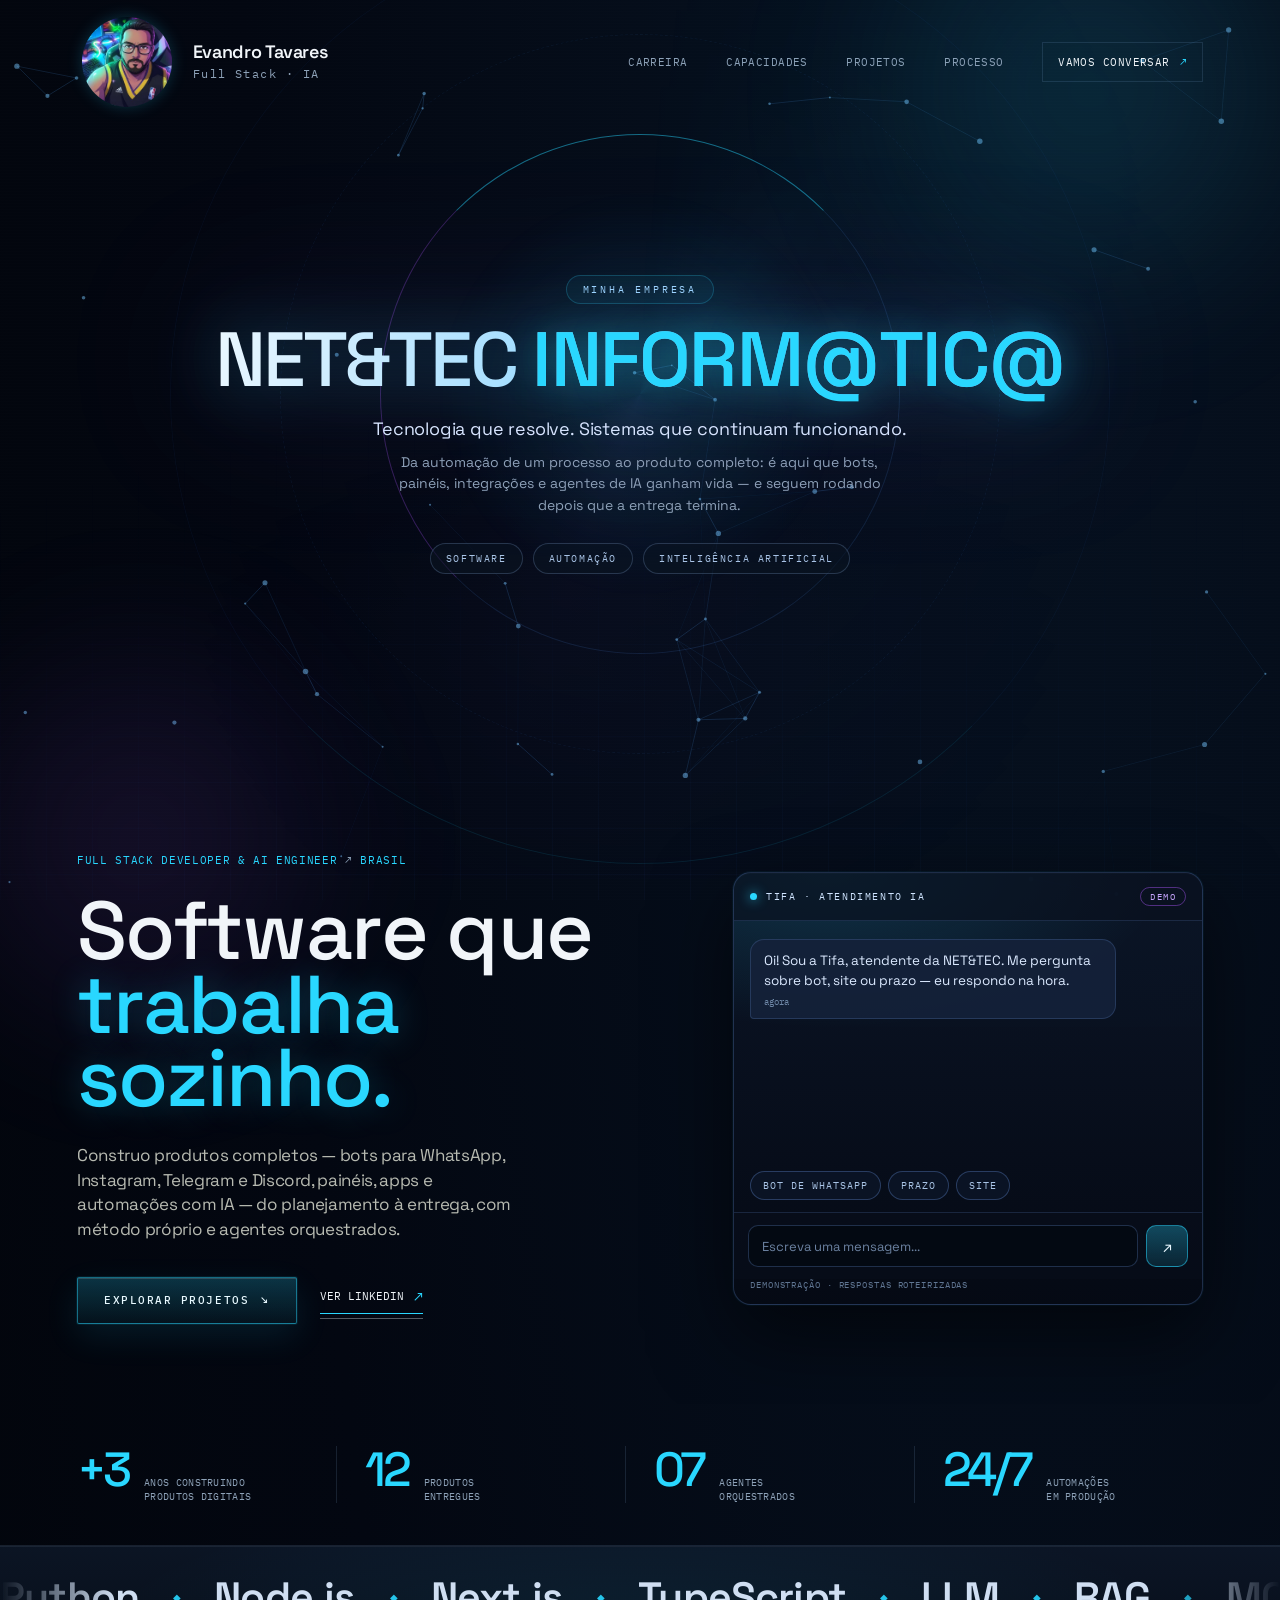
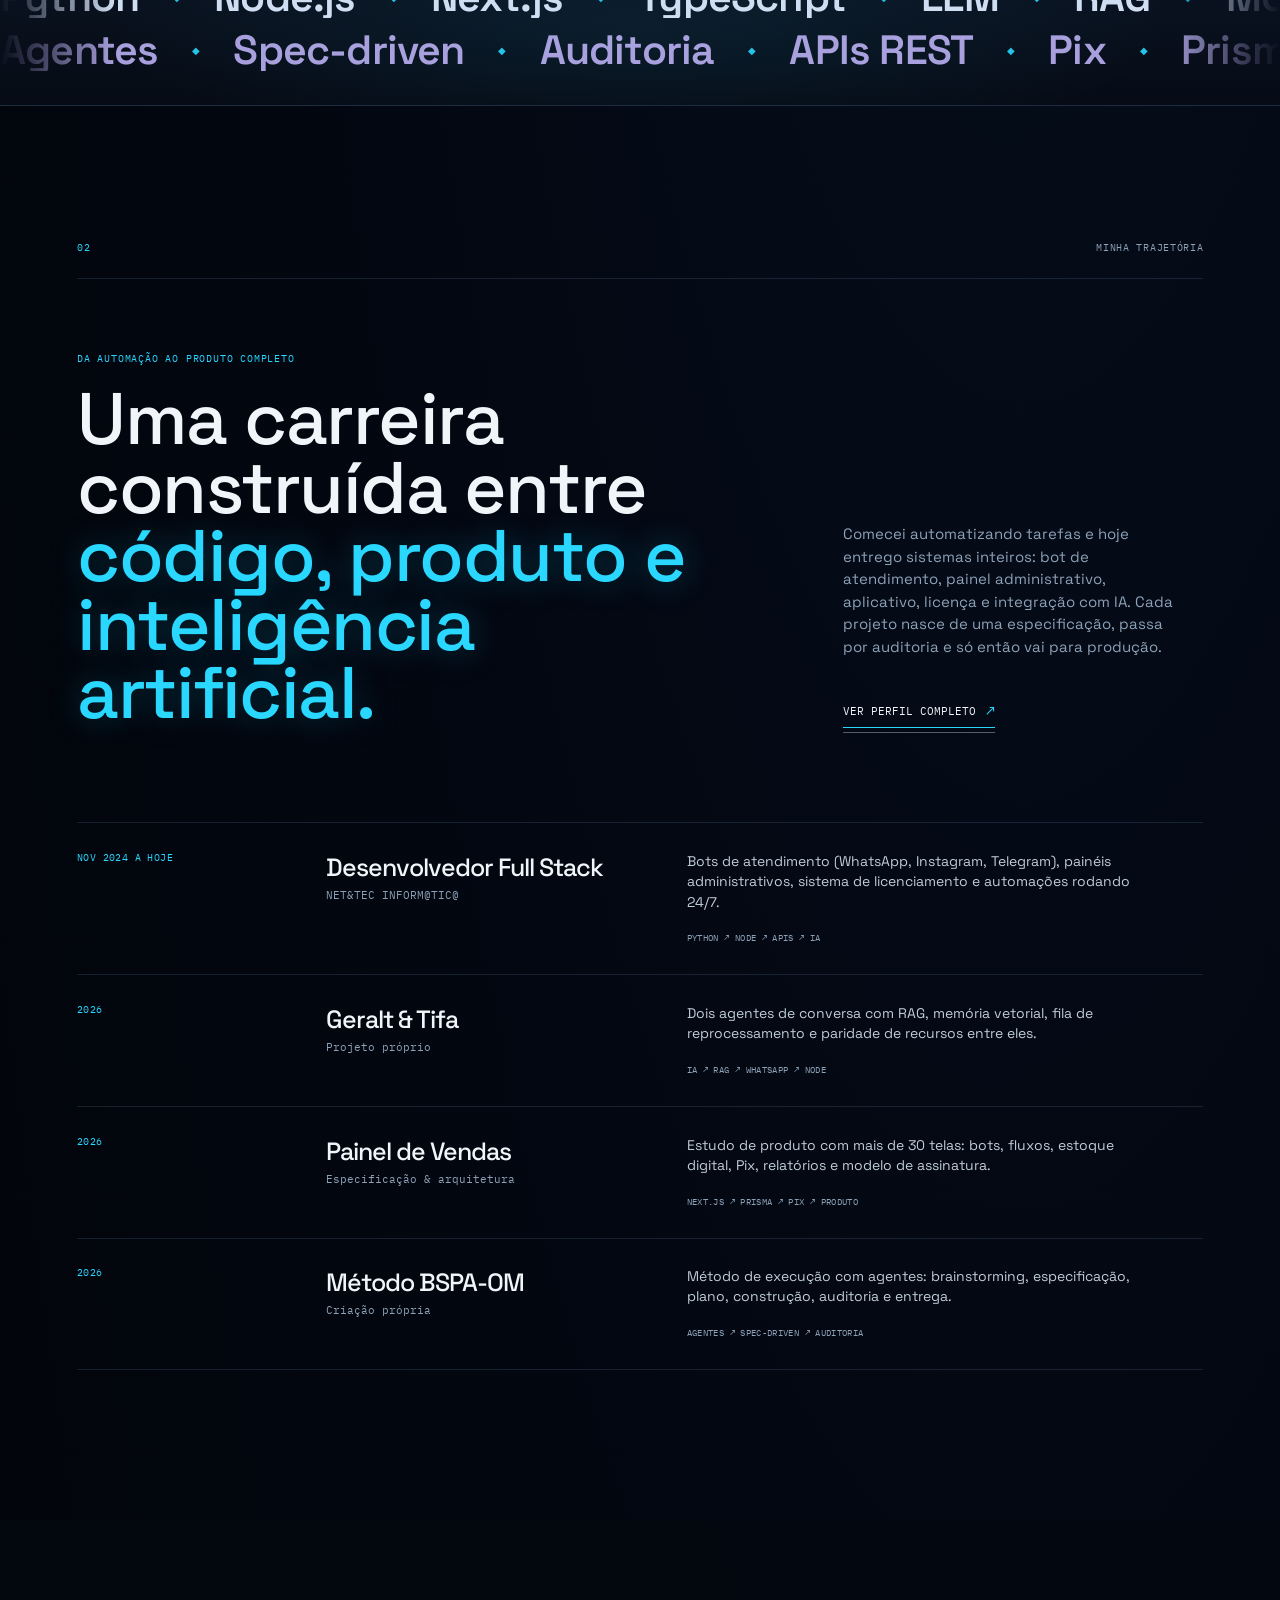
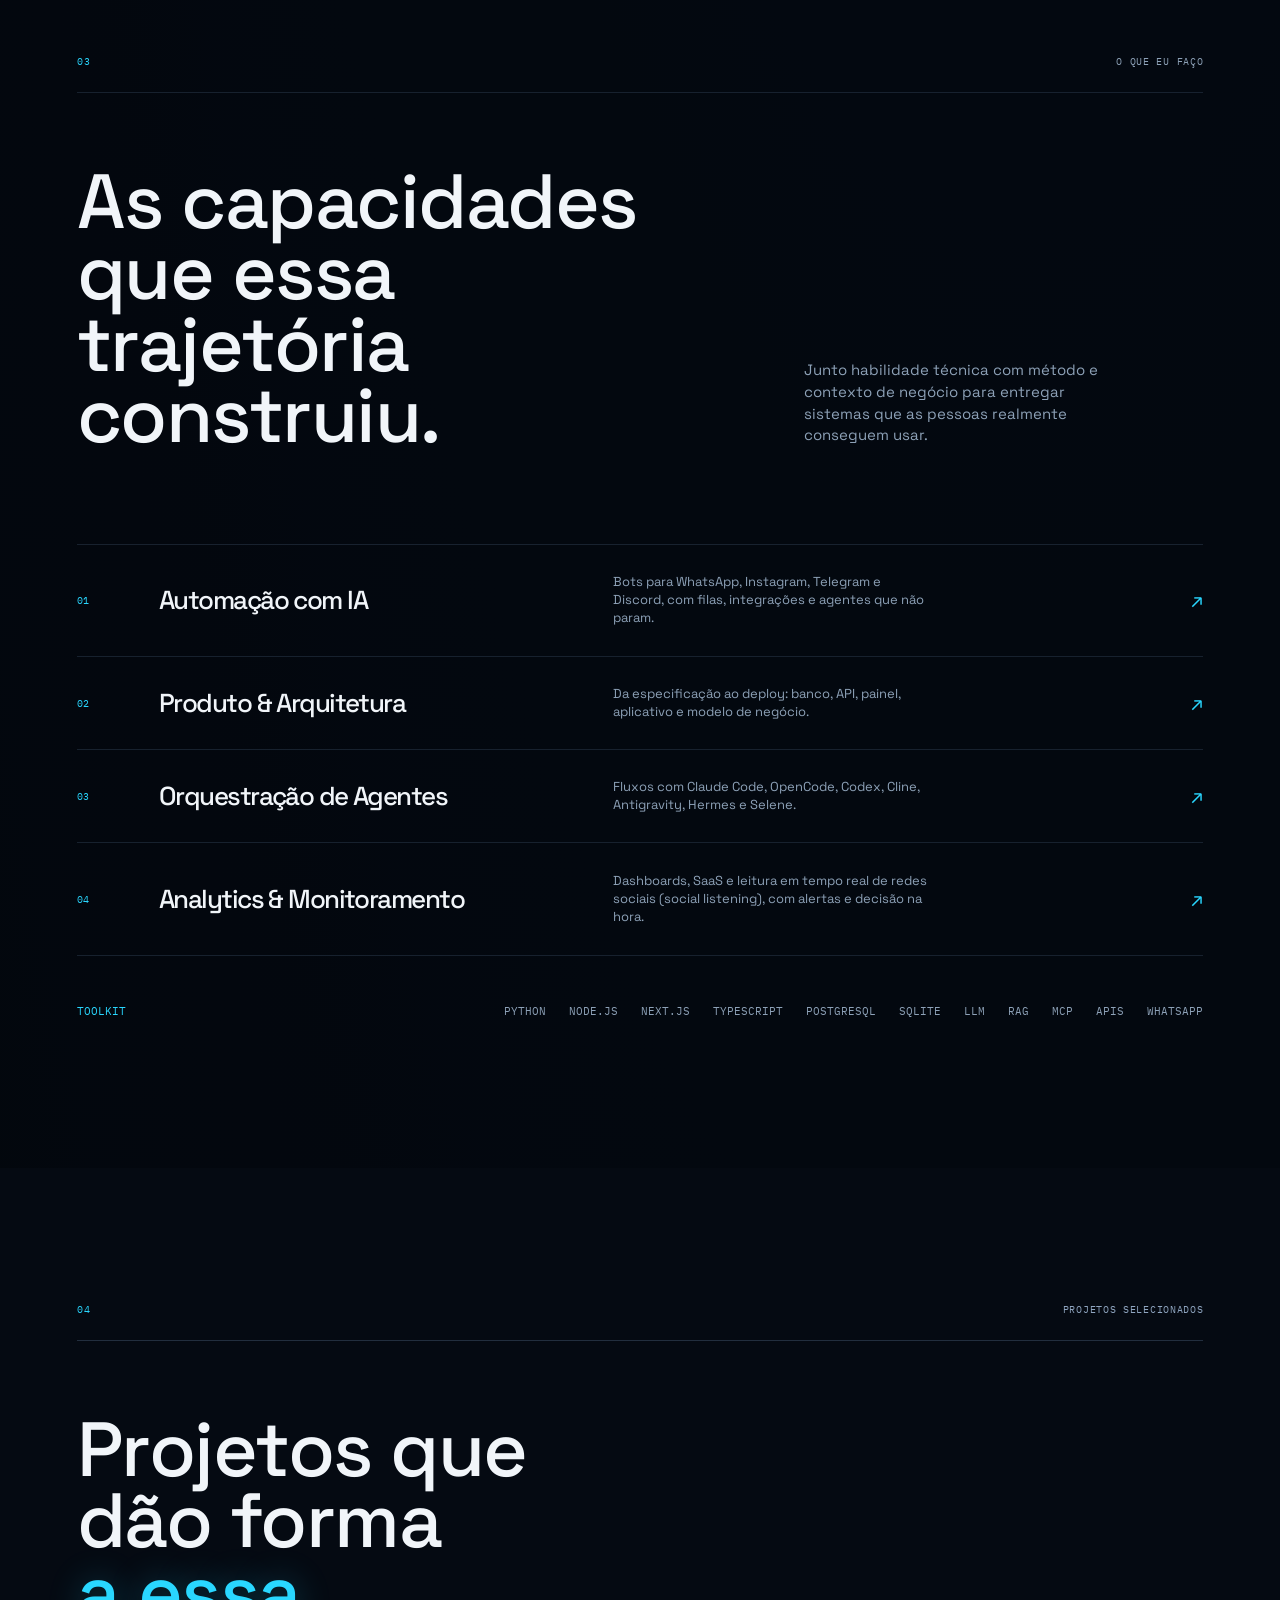
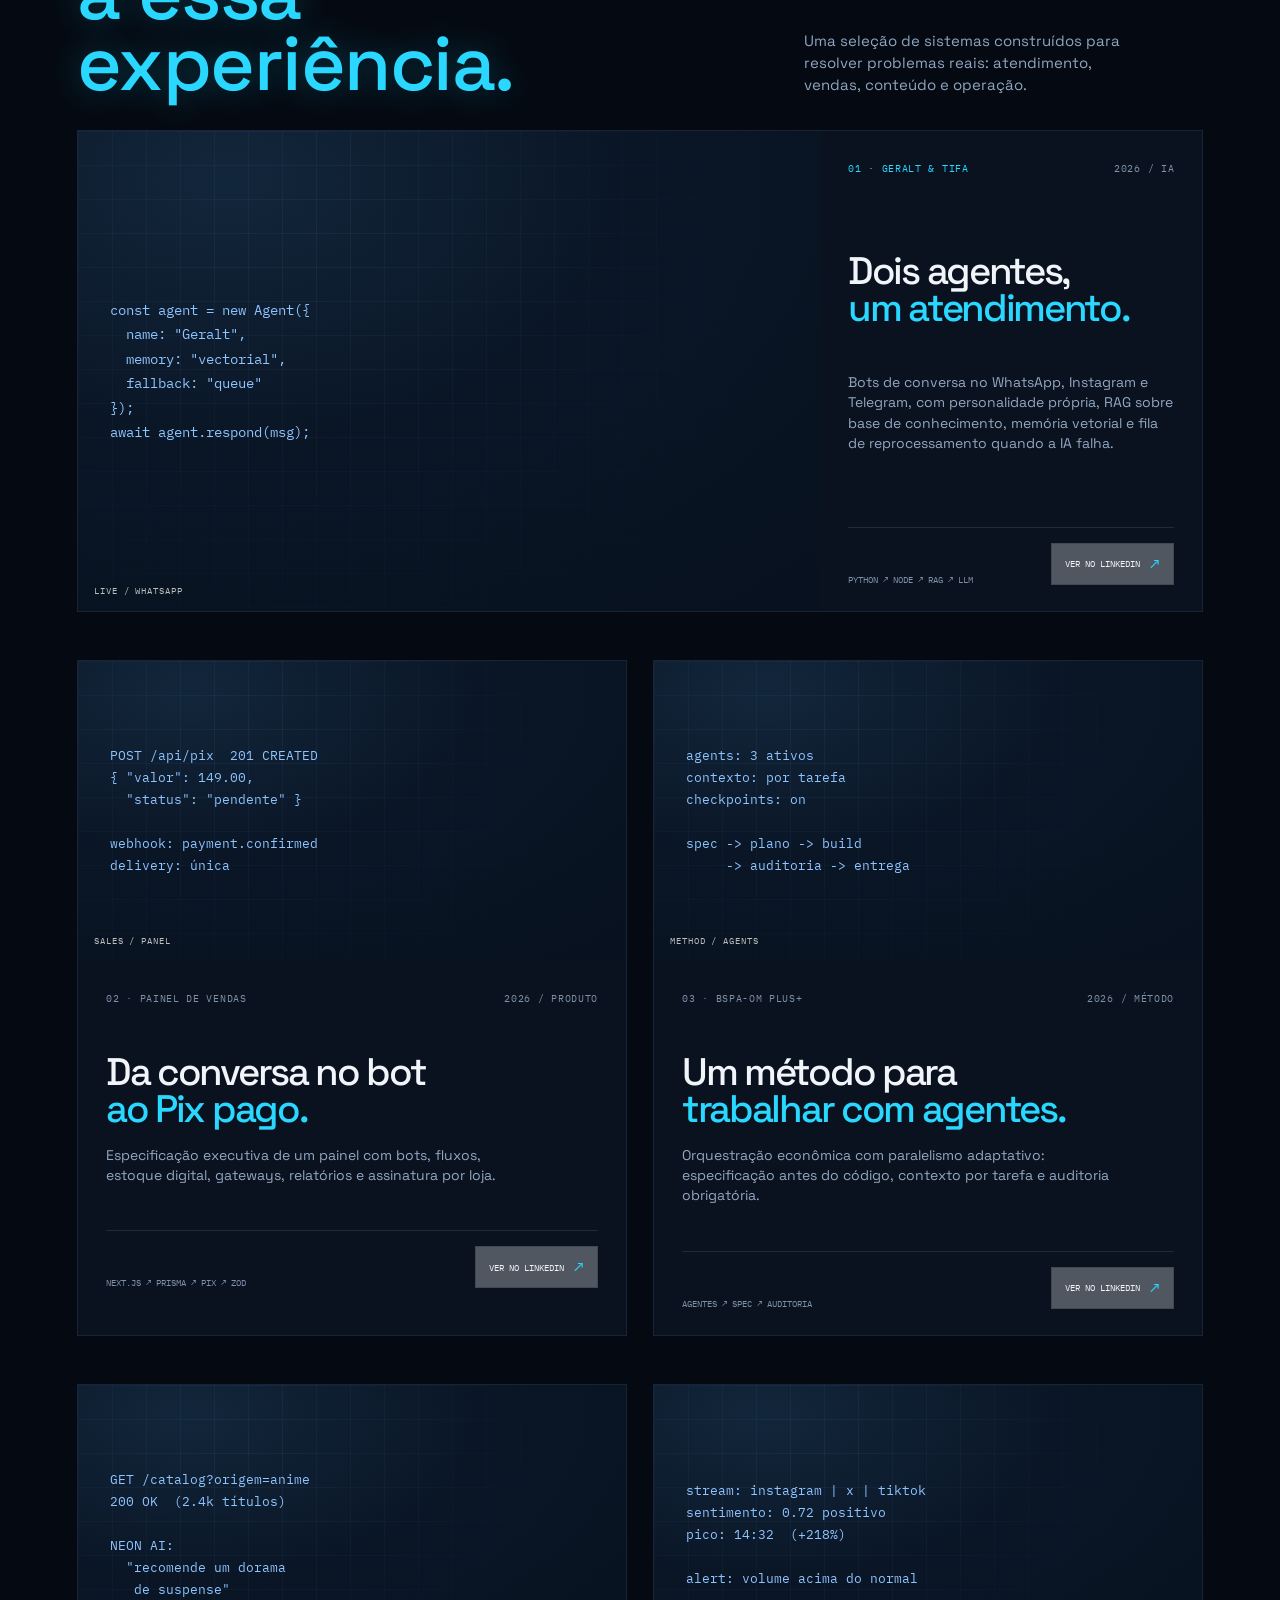
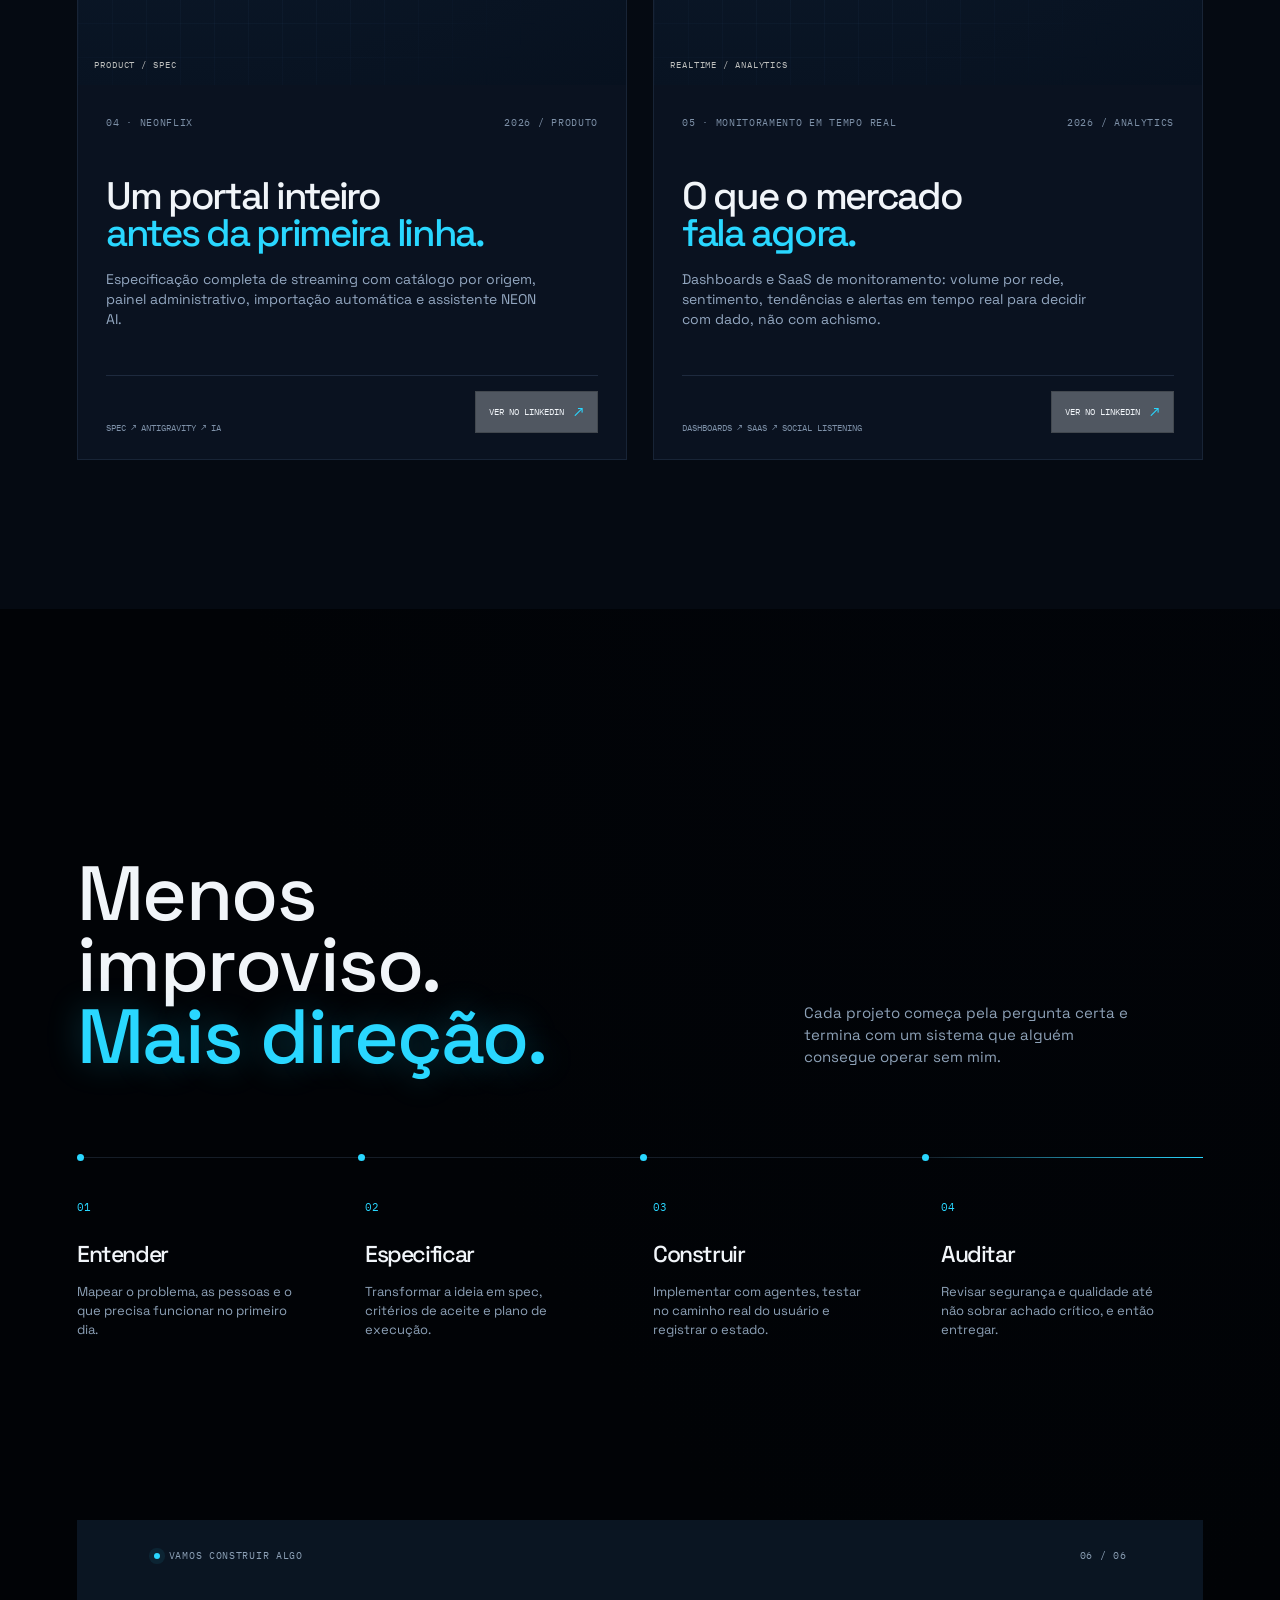
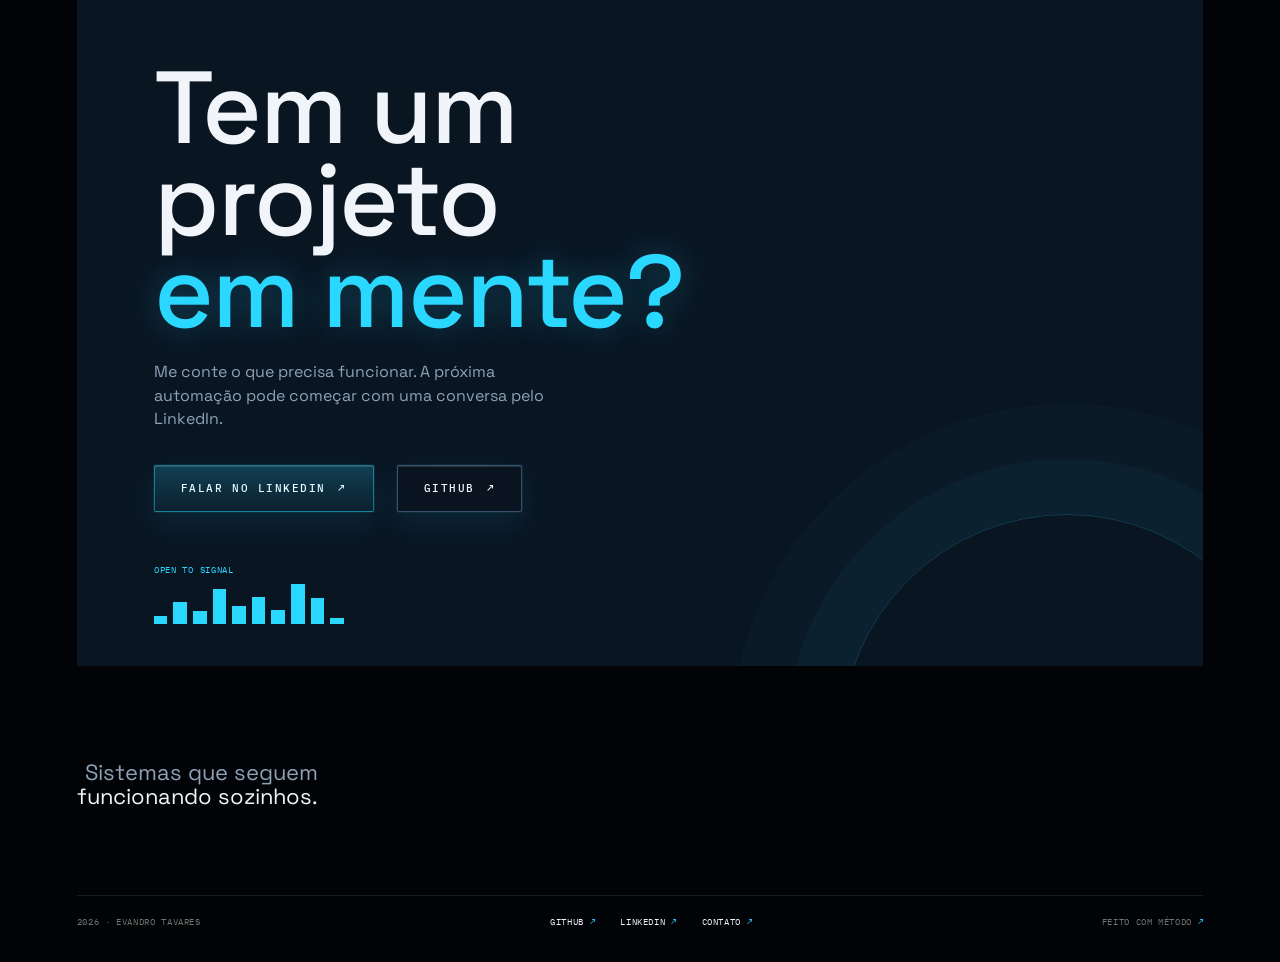
==== index.html @ 7c42ff46 "usa URL https canonica no compartilhamento" ====
<!doctype html>
<html lang="pt-BR">
  <head>
    <meta charset="UTF-8" />
    <meta name="viewport" content="width=device-width, initial-scale=1.0" />
    <meta name="theme-color" content="#07111f" />
    <meta name="description" content="Portfólio de Evandro Tavares, desenvolvedor Full Stack e engenheiro de IA. Bots, painéis, apps e automações com agentes." />
    <meta property="og:title" content="Evandro Tavares | Full Stack & IA" />
    <meta property="og:description" content="Construo software que trabalha sozinho: bots, painéis, apps e automações com IA." />
    <meta property="og:type" content="website" />
    <meta property="og:url" content="https://portfolio.programer.site/" />
    <link rel="canonical" href="https://portfolio.programer.site/" />
    <title>Evandro Tavares | Full Stack &amp; IA</title>
    <link rel="icon" type="image/jpeg" href="assets/fotoperfil.jpg" />
    <link rel="preconnect" href="https://fonts.googleapis.com" />
    <link rel="preconnect" href="https://fonts.gstatic.com" crossorigin />
    <link href="https://fonts.googleapis.com/css2?family=IBM+Plex+Mono:wght@400;500;600&family=Space+Grotesk:wght@400;500;600;700&display=swap" rel="stylesheet" />
    <link rel="stylesheet" href="styles.css?v=1" />
  </head>
  <body>
    <canvas class="bg-canvas" id="bg-canvas" aria-hidden="true"></canvas>
    <div class="bg-grid" aria-hidden="true"></div>
    <div class="bg-glow bg-glow-a" aria-hidden="true"></div>
    <div class="bg-glow bg-glow-b" aria-hidden="true"></div>
    <div class="bg-horizon" aria-hidden="true"></div>
    <div class="bg-scan" aria-hidden="true"></div>
    <div class="site-shell">
      <header class="site-header" data-header>
        <a class="brand" href="#top" aria-label="Evandro Tavares, voltar ao início">
          <span class="brand-mark"><img src="assets/fotoperfil.jpg" alt="" /></span>
          <span class="brand-copy">Evandro Tavares<small>Full Stack &middot; IA</small></span>
        </a>
        <button class="menu-toggle" type="button" aria-expanded="false" aria-controls="site-nav" data-menu-toggle>
          <span>Menu</span><i></i>
        </button>
        <nav class="site-nav" id="site-nav" data-nav aria-label="Navegação principal">
          <a href="#carreira">Carreira</a>
          <a href="#capacidades">Capacidades</a>
          <a href="#projetos">Projetos</a>
          <a href="#processo">Processo</a>
          <a class="nav-cta" href="#contato">Vamos conversar <span>&#8599;</span></a>
        </nav>
      </header>

      <main id="top">
        <section class="brand-section" aria-labelledby="brand-title">
          <div class="brand-orbit" aria-hidden="true"><i></i><i></i><i></i><span class="brand-core"></span></div>
          <div class="brand-beam" aria-hidden="true"></div>
          <div class="brand-inner reveal">
            <span class="brand-eyebrow">Minha empresa</span>
            <h2 id="brand-title" class="brand-name">NET&amp;TEC <em>INFORM@TIC@</em></h2>
            <p class="brand-line">Tecnologia que resolve. Sistemas que continuam funcionando.</p>
            <p class="brand-desc">Da automação de um processo ao produto completo: é aqui que bots, painéis, integrações e agentes de IA ganham vida — e seguem rodando depois que a entrega termina.</p>
            <div class="brand-tags"><span>Software</span><span>Automação</span><span>Inteligência Artificial</span></div>
          </div>
        </section>

        <section class="hero section-pad" aria-labelledby="hero-title">
          <div class="hero-topline reveal">
            <span class="eyebrow"><span class="status-dot"></span> Disponível para novos desafios</span>
            <span class="hero-index">01 / 06</span>
          </div>
          <div class="hero-grid">
            <div class="hero-copy reveal">
              <p class="kicker">Full Stack Developer &amp; AI Engineer <span>&#8599;</span> Brasil</p>
              <h1 id="hero-title">Software que <em>trabalha sozinho.</em></h1>
              <p class="hero-lede">Construo produtos completos &mdash; bots para WhatsApp, Instagram, Telegram e Discord, painéis, apps e automações com IA &mdash; do planejamento à entrega, com método próprio e agentes orquestrados.</p>
              <div class="hero-actions">
                <a class="button button-lime" href="#projetos">Explorar projetos <span>&#8600;</span></a>
                <a class="text-link" href="https://www.linkedin.com/in/evandro-tavares-154679330/" target="_blank" rel="noreferrer">Ver LinkedIn <span>&#8599;</span></a>
              </div>
            </div>
            <div class="chat-card reveal" id="tifa-chat">
              <div class="chat-head">
                <span class="chat-status"><i></i> TIFA &middot; ATENDIMENTO IA</span>
                <span class="chat-badge">DEMO</span>
              </div>
              <div class="chat-body" id="chat-body" aria-live="polite">
                <div class="msg bot"><p>Oi! Sou a Tifa, atendente da NET&amp;TEC. Me pergunta sobre bot, site ou prazo — eu respondo na hora.</p><time>agora</time></div>
              </div>
              <div class="chat-suggest" id="chat-suggest">
                <button type="button" data-ask="Voc&ecirc;s fazem bot de WhatsApp?">Bot de WhatsApp</button>
                <button type="button" data-ask="Quanto tempo leva um projeto?">Prazo</button>
                <button type="button" data-ask="Voc&ecirc;s fazem site tamb&eacute;m?">Site</button>
              </div>
              <form class="chat-form" id="chat-form">
                <input id="chat-input" type="text" placeholder="Escreva uma mensagem..." autocomplete="off" maxlength="140" aria-label="Mensagem para a Tifa" />
                <button type="submit" aria-label="Enviar mensagem">&#8599;</button>
              </form>
              <p class="chat-foot">Demonstra&ccedil;&atilde;o &middot; respostas roteirizadas</p>
            </div>
            </div>
          </div>
          
        </section>

        

        

        <section class="proof-strip section-pad" aria-label="Experiência em números">
          <div class="proof-item"><strong>+3</strong><span>anos construindo<br />produtos digitais</span></div>
          <div class="proof-item"><strong>12</strong><span>produtos<br />entregues</span></div>
          <div class="proof-item"><strong>07</strong><span>agentes<br />orquestrados</span></div>
          <div class="proof-item"><strong>24/7</strong><span>automações<br />em produção</span></div>
        </section>

        <section class="stack-marquee" aria-label="Especialidades">
          <div class="mq-row">
            <div class="mq-track">
              <span>Python</span><b>&#9670;</b><span>Node.js</span><b>&#9670;</b><span>Next.js</span><b>&#9670;</b><span>TypeScript</span><b>&#9670;</b><span>LLM</span><b>&#9670;</b><span>RAG</span><b>&#9670;</b><span>MCP</span><b>&#9670;</b><span>APIs</span><b>&#9670;</b><span>WhatsApp API</span><b>&#9670;</b><span>Instagram API</span><b>&#9670;</b><span>Telegram</span><b>&#9670;</b><span>Discord</span><b>&#9670;</b><span>PostgreSQL</span><b>&#9670;</b><span>Automação</span><b>&#9670;</b><span>BSPA-OM</span><b>&#9670;</b><span>Dashboards</span><b>&#9670;</b><span>SaaS</span><b>&#9670;</b><span>Social Listening</span><b>&#9670;</b>
              <span>Python</span><b>&#9670;</b><span>Node.js</span><b>&#9670;</b><span>Next.js</span><b>&#9670;</b><span>TypeScript</span><b>&#9670;</b><span>LLM</span><b>&#9670;</b><span>RAG</span><b>&#9670;</b><span>MCP</span><b>&#9670;</b><span>APIs</span><b>&#9670;</b><span>WhatsApp API</span><b>&#9670;</b><span>Instagram API</span><b>&#9670;</b><span>Telegram</span><b>&#9670;</b><span>Discord</span><b>&#9670;</b><span>PostgreSQL</span><b>&#9670;</b><span>Automação</span><b>&#9670;</b><span>BSPA-OM</span><b>&#9670;</b><span>Dashboards</span><b>&#9670;</b><span>SaaS</span><b>&#9670;</b><span>Social Listening</span><b>&#9670;</b>
            </div>
          </div>
          <div class="mq-row">
            <div class="mq-track mq-track-rev">
              <span>Agentes</span><b>&#9670;</b><span>Spec-driven</span><b>&#9670;</b><span>Auditoria</span><b>&#9670;</b><span>APIs REST</span><b>&#9670;</b><span>Pix</span><b>&#9670;</b><span>Prisma</span><b>&#9670;</b><span>Docker</span><b>&#9670;</b><span>SQLite</span><b>&#9670;</b><span>Webhooks</span><b>&#9670;</b><span>Embeds</span><b>&#9670;</b><span>Deploy</span><b>&#9670;</b>
              <span>Agentes</span><b>&#9670;</b><span>Spec-driven</span><b>&#9670;</b><span>Auditoria</span><b>&#9670;</b><span>APIs REST</span><b>&#9670;</b><span>Pix</span><b>&#9670;</b><span>Prisma</span><b>&#9670;</b><span>Docker</span><b>&#9670;</b><span>SQLite</span><b>&#9670;</b><span>Webhooks</span><b>&#9670;</b><span>Embeds</span><b>&#9670;</b><span>Deploy</span><b>&#9670;</b>
            </div>
          </div>
        </section>

        

        <section class="career section-pad" id="carreira" aria-labelledby="career-title">
          <div class="section-label reveal"><span>02</span><span>Minha trajetória</span></div>
          <div class="career-intro">
            <div>
              <p class="career-kicker reveal">Da automação ao produto completo</p>
              <h2 id="career-title" class="reveal">Uma carreira construída entre <em>código, produto e inteligência artificial.</em></h2>
            </div>
            <div class="career-summary reveal">
              <p>Comecei automatizando tarefas e hoje entrego sistemas inteiros: bot de atendimento, painel administrativo, aplicativo, licença e integração com IA. Cada projeto nasce de uma especificação, passa por auditoria e só então vai para produção.</p>
              <a class="text-link text-link-dark" href="https://www.linkedin.com/in/evandro-tavares-154679330/" target="_blank" rel="noreferrer">Ver perfil completo <span>&#8599;</span></a>
            </div>
          </div>
          <div class="career-timeline">
            <article class="career-entry reveal"><div class="career-date">nov 2024 a hoje</div><div class="career-role"><h3>Desenvolvedor Full Stack</h3><p>NET&amp;TEC INFORM@TIC@</p></div><div class="career-detail"><p>Bots de atendimento (WhatsApp, Instagram, Telegram), painéis administrativos, sistema de licenciamento e automações rodando 24/7.</p><span>Python &#8599; Node &#8599; APIs &#8599; IA</span></div></article>
            <article class="career-entry reveal"><div class="career-date">2026</div><div class="career-role"><h3>Geralt &amp; Tifa</h3><p>Projeto próprio</p></div><div class="career-detail"><p>Dois agentes de conversa com RAG, memória vetorial, fila de reprocessamento e paridade de recursos entre eles.</p><span>IA &#8599; RAG &#8599; WhatsApp &#8599; Node</span></div></article>
            <article class="career-entry reveal"><div class="career-date">2026</div><div class="career-role"><h3>Painel de Vendas</h3><p>Especificação &amp; arquitetura</p></div><div class="career-detail"><p>Estudo de produto com mais de 30 telas: bots, fluxos, estoque digital, Pix, relatórios e modelo de assinatura.</p><span>Next.js &#8599; Prisma &#8599; Pix &#8599; Produto</span></div></article>
            <article class="career-entry career-entry-early reveal"><div class="career-date">2026</div><div class="career-role"><h3>Método BSPA-OM</h3><p>Criação própria</p></div><div class="career-detail"><p>Método de execução com agentes: brainstorming, especificação, plano, construção, auditoria e entrega.</p><span>Agentes &#8599; Spec-driven &#8599; Auditoria</span></div></article>
          </div>
        </section>

        <section class="capabilities section-pad" id="capacidades" aria-labelledby="capabilities-title">
          <div class="section-label reveal"><span>03</span><span>O que eu faço</span></div>
          <div class="capabilities-intro">
            <h2 id="capabilities-title" class="reveal">As capacidades que essa trajetória construiu.</h2>
            <p class="reveal">Junto habilidade técnica com método e contexto de negócio para entregar sistemas que as pessoas realmente conseguem usar.</p>
          </div>
          <div class="capability-list">
            <article class="capability-item reveal"><span class="capability-no">01</span><h3>Automação com IA</h3><p>Bots para WhatsApp, Instagram, Telegram e Discord, com filas, integrações e agentes que não param.</p><span class="capability-arrow">&#8599;</span></article>
            <article class="capability-item reveal"><span class="capability-no">02</span><h3>Produto &amp; Arquitetura</h3><p>Da especificação ao deploy: banco, API, painel, aplicativo e modelo de negócio.</p><span class="capability-arrow">&#8599;</span></article>
            <article class="capability-item reveal"><span class="capability-no">03</span><h3>Orquestração de Agentes</h3><p>Fluxos com Claude Code, OpenCode, Codex, Cline, Antigravity, Hermes e Selene.</p><span class="capability-arrow">&#8599;</span></article>
            <article class="capability-item reveal"><span class="capability-no">04</span><h3>Analytics &amp; Monitoramento</h3><p>Dashboards, SaaS e leitura em tempo real de redes sociais (social listening), com alertas e decisão na hora.</p><span class="capability-arrow">&#8599;</span></article>
          </div>
          <div class="stack-row reveal"><span class="stack-label">TOOLKIT</span><span>Python</span><span>Node.js</span><span>Next.js</span><span>TypeScript</span><span>PostgreSQL</span><span>SQLite</span><span>LLM</span><span>RAG</span><span>MCP</span><span>APIs</span><span>WhatsApp</span></div>
        </section>

        <section class="projects section-pad" id="projetos" aria-labelledby="projects-title">
          <div class="section-label reveal"><span>04</span><span>Projetos selecionados</span></div>
          <div class="projects-heading">
            <div><h2 id="projects-title" class="reveal">Projetos que dão forma<br /><em>a essa experiência.</em></h2></div>
            <p class="reveal">Uma seleção de sistemas construídos para resolver problemas reais: atendimento, vendas, conteúdo e operação.</p>
          </div>
          <div class="project-list">
            <article class="project-card project-card-featured reveal">
              <div class="project-visual project-art">
                <pre class="project-code">const agent = new Agent({
  name: "Geralt",
  memory: "vectorial",
  fallback: "queue"
});
await agent.respond(msg);</pre>
                <span class="project-overlay-label">LIVE / WHATSAPP</span>
              </div>
              <div class="project-card-body"><div class="project-meta"><span>01 &middot; Geralt &amp; Tifa</span><span>2026 / IA</span></div><h3>Dois agentes,<br /><em>um atendimento.</em></h3><p>Bots de conversa no WhatsApp, Instagram e Telegram, com personalidade própria, RAG sobre base de conhecimento, memória vetorial e fila de reprocessamento quando a IA falha.</p><div class="project-bottom"><span>Python &#8599; Node &#8599; RAG &#8599; LLM</span><a class="project-link" href="https://www.linkedin.com/in/evandro-tavares-154679330/" target="_blank" rel="noreferrer">Ver no LinkedIn <b>&#8599;</b></a></div></div>
            </article>
            <article class="project-card reveal">
              <div class="project-visual project-art">
                <pre class="project-code">POST /api/pix  201 CREATED
{ "valor": 149.00,
  "status": "pendente" }

webhook: payment.confirmed
delivery: única</pre>
                <span class="project-overlay-label">SALES / PANEL</span>
              </div>
              <div class="project-card-body"><div class="project-meta"><span>02 &middot; Painel de Vendas</span><span>2026 / PRODUTO</span></div><h3>Da conversa no bot<br /><em>ao Pix pago.</em></h3><p>Especificação executiva de um painel com bots, fluxos, estoque digital, gateways, relatórios e assinatura por loja.</p><div class="project-bottom"><span>Next.js &#8599; Prisma &#8599; Pix &#8599; Zod</span><a class="project-link" href="https://www.linkedin.com/in/evandro-tavares-154679330/" target="_blank" rel="noreferrer">Ver no LinkedIn <b>&#8599;</b></a></div></div>
            </article>
            <article class="project-card reveal">
              <div class="project-visual project-art">
                <pre class="project-code">agents: 3 ativos
contexto: por tarefa
checkpoints: on

spec -> plano -> build
     -> auditoria -> entrega</pre>
                <span class="project-overlay-label">METHOD / AGENTS</span>
              </div>
              <div class="project-card-body"><div class="project-meta"><span>03 &middot; BSPA-OM PLUS+</span><span>2026 / MÉTODO</span></div><h3>Um método para<br /><em>trabalhar com agentes.</em></h3><p>Orquestração econômica com paralelismo adaptativo: especificação antes do código, contexto por tarefa e auditoria obrigatória.</p><div class="project-bottom"><span>Agentes &#8599; Spec &#8599; Auditoria</span><a class="project-link" href="https://www.linkedin.com/in/evandro-tavares-154679330/" target="_blank" rel="noreferrer">Ver no LinkedIn <b>&#8599;</b></a></div></div>
            </article>
            <article class="project-card reveal">
              <div class="project-visual project-art">
                <pre class="project-code">GET /catalog?origem=anime
200 OK  (2.4k títulos)

NEON AI:
  "recomende um dorama
   de suspense"</pre>
                <span class="project-overlay-label">PRODUCT / SPEC</span>
              </div>
              <div class="project-card-body"><div class="project-meta"><span>04 &middot; NEONFLIX</span><span>2026 / PRODUTO</span></div><h3>Um portal inteiro<br /><em>antes da primeira linha.</em></h3><p>Especificação completa de streaming com catálogo por origem, painel administrativo, importação automática e assistente NEON AI.</p><div class="project-bottom"><span>Spec &#8599; Antigravity &#8599; IA</span><a class="project-link" href="https://www.linkedin.com/in/evandro-tavares-154679330/" target="_blank" rel="noreferrer">Ver no LinkedIn <b>&#8599;</b></a></div></div>
            </article>
          <article class="project-card reveal">
              <div class="project-visual project-art">
                <pre class="project-code">stream: instagram | x | tiktok
sentimento: 0.72 positivo
pico: 14:32  (+218%)

alert: volume acima do normal</pre>
                <span class="project-overlay-label">REALTIME / ANALYTICS</span>
              </div>
              <div class="project-card-body"><div class="project-meta"><span>05 &middot; Monitoramento em Tempo Real</span><span>2026 / ANALYTICS</span></div><h3>O que o mercado<br /><em>fala agora.</em></h3><p>Dashboards e SaaS de monitoramento: volume por rede, sentimento, tendências e alertas em tempo real para decidir com dado, não com achismo.</p><div class="project-bottom"><span>Dashboards &#8599; SaaS &#8599; Social Listening</span><a class="project-link" href="https://www.linkedin.com/in/evandro-tavares-154679330/" target="_blank" rel="noreferrer">Ver no LinkedIn <b>&#8599;</b></a></div></div>
            </article>
            </div>
        </section>

        <section class="process section-pad" id="processo" aria-labelledby="process-title">
          <div class="section-label reveal"><span>05</span><span>Como eu penso</span></div>
          <div class="process-heading"><h2 id="process-title" class="reveal">Menos improviso.<br /><em>Mais direção.</em></h2><p class="reveal">Cada projeto começa pela pergunta certa e termina com um sistema que alguém consegue operar sem mim.</p></div>
          <div class="process-line" aria-hidden="true"><span></span><span></span><span></span><span></span></div>
          <div class="process-grid">
            <article class="process-step reveal"><span>01</span><h3>Entender</h3><p>Mapear o problema, as pessoas e o que precisa funcionar no primeiro dia.</p></article>
            <article class="process-step reveal"><span>02</span><h3>Especificar</h3><p>Transformar a ideia em spec, critérios de aceite e plano de execução.</p></article>
            <article class="process-step reveal"><span>03</span><h3>Construir</h3><p>Implementar com agentes, testar no caminho real do usuário e registrar o estado.</p></article>
            <article class="process-step reveal"><span>04</span><h3>Auditar</h3><p>Revisar segurança e qualidade até não sobrar achado crítico, e então entregar.</p></article>
          </div>
        </section>

        <section class="contact section-pad" id="contato" aria-labelledby="contact-title">
          <div class="contact-card reveal">
            <div class="contact-top"><span class="eyebrow"><span class="status-dot"></span> Vamos construir algo</span><span>06 / 06</span></div>
            <h2 id="contact-title">Tem um projeto<br /><em>em mente?</em></h2>
            <p>Me conte o que precisa funcionar. A próxima automação pode começar com uma conversa pelo LinkedIn.</p>
            <div class="contact-actions">
              <a class="button button-lime" href="https://www.linkedin.com/in/evandro-tavares-154679330/" target="_blank" rel="noopener noreferrer" aria-label="Falar com Evandro no LinkedIn">Falar no LinkedIn <span>&#8599;</span></a>
              <a class="button button-outline" href="https://github.com/Naoriky-VFX" target="_blank" rel="noreferrer">GitHub <span>&#8599;</span></a>
            </div>
            <div class="contact-signal"><span></span><span></span><span></span><span></span><span></span><span></span><span></span><span></span><span></span><span></span><b>OPEN TO SIGNAL</b></div>
          </div>
        </section>
      </main>

      <footer class="site-footer section-pad">
        <div class="footer-top"><p>Sistemas que seguem<br /><em>funcionando sozinhos.</em></p></div>
        <div class="footer-bottom"><span>2026 &middot; Evandro Tavares</span><div class="footer-links"><a href="https://github.com/Naoriky-VFX" target="_blank" rel="noreferrer">GitHub <span>&#8599;</span></a><a href="https://www.linkedin.com/in/evandro-tavares-154679330/" target="_blank" rel="noreferrer">LinkedIn <span>&#8599;</span></a><a href="#contato">Contato <span>&#8599;</span></a></div><span class="footer-back">Feito com método <span>&#8599;</span></span></div>
      </footer>
    </div>
    <button class="share-btn" id="share-btn" type="button" aria-label="Compartilhar este portfólio">
      <svg width="18" height="18" viewBox="0 0 24 24" fill="none" stroke="currentColor" stroke-width="2" stroke-linecap="round" stroke-linejoin="round" aria-hidden="true"><circle cx="18" cy="5" r="3"/><circle cx="6" cy="12" r="3"/><circle cx="18" cy="19" r="3"/><path d="M8.6 13.5l6.8 4M15.4 6.5l-6.8 4"/></svg>
      <span>Compartilhar</span>
    </button>
    <div class="share-modal" id="share-modal" hidden>
      <div class="share-sheet" role="dialog" aria-modal="true" aria-labelledby="share-title">
        <div class="share-sheet-head"><strong id="share-title">Compartilhar</strong><button type="button" class="share-close" aria-label="Fechar">&#10005;</button></div>
        <p class="share-sub">Escolha onde enviar o portfólio</p>
        <div class="share-grid">
          <a class="share-item" data-share="whatsapp" target="_blank" rel="noreferrer"><span class="si si-wa">&#128172;</span>WhatsApp</a>
          <a class="share-item" data-share="telegram" target="_blank" rel="noreferrer"><span class="si si-tg">&#9992;</span>Telegram</a>
          <a class="share-item" data-share="facebook" target="_blank" rel="noreferrer"><span class="si si-fb">f</span>Facebook</a>
          <a class="share-item" data-share="x" target="_blank" rel="noreferrer"><span class="si si-x">&#120143;</span>X</a>
          <a class="share-item" data-share="linkedin" target="_blank" rel="noreferrer"><span class="si si-in">in</span>LinkedIn</a>
          <a class="share-item" data-share="instagram"><span class="si si-ig">&#9673;</span>Instagram</a>
          <a class="share-item" data-share="native"><span class="si si-more">&#8943;</span>Mais</a>
          <button class="share-item" type="button" data-share="copy"><span class="si si-link">&#128279;</span>Copiar link</button>
        </div>
        <p class="share-toast-inline" id="share-feedback" aria-live="polite"></p>
      </div>
    </div>
    <script src="script.js?v=1"></script>
  </body>
</html>
---- styles.css ----
@import url('https://fonts.googleapis.com/css2?family=IBM+Plex+Mono:wght@400;500;600&family=Space+Grotesk:wght@400;500;600;700&display=swap');

:root {
  --ink: #07111f;
  --ink-soft: #0b1a2d;
  --ink-lift: #12263b;
  --paper: #f1f5f9;
  --paper-soft: #dfe8f1;
  --muted: #8da1b7;
  --line: rgba(204, 220, 240, .16);
  --accent: #29d7ff;
  --soft-blue: #8fb9ff;
  --warm: #93b7e6;
  --display: 'Space Grotesk', Arial, sans-serif;
  --mono: 'IBM Plex Mono', monospace;
  --ease: cubic-bezier(.22, .75, .25, 1);
}

* { box-sizing: border-box; }
html { scroll-behavior: smooth; }
body { margin: 0; background: var(--ink); color: var(--paper); font-family: var(--display); -webkit-font-smoothing: antialiased; }
body::selection { background: var(--accent); color: var(--ink); }
a { color: inherit; text-decoration: none; }
button { color: inherit; font: inherit; }
img { display: block; max-width: 100%; }
.site-shell { overflow: hidden; }
.section-pad { padding-left: clamp(24px, 6vw, 96px); padding-right: clamp(24px, 6vw, 96px); }
.site-header { position: fixed; z-index: 20; top: 0; left: 0; right: 0; display: flex; align-items: center; justify-content: space-between; padding: 26px clamp(24px, 6vw, 96px); transition: background .35s ease, padding .35s ease, border-color .35s ease; border-bottom: 1px solid transparent; }
.site-header.is-scrolled { padding-top: 16px; padding-bottom: 16px; background: rgba(17, 19, 17, .86); backdrop-filter: blur(18px); border-color: var(--line); }
.brand { display: inline-flex; align-items: center; gap: 13px; }
.brand-mark { position: relative; display: grid; place-items: center; width: 48px; height: 48px; overflow: visible; background: transparent; }
.brand-mark img { width: 100%; height: 100%; object-fit: contain; filter: saturate(1.08) drop-shadow(0 0 8px rgba(41,215,255,.2)); transform: scale(.9); }
.brand-copy { font-size: 13px; font-weight: 600; line-height: 1.05; letter-spacing: -.02em; }
.brand-copy small { display: block; margin-top: 5px; color: var(--muted); font: 10px var(--mono); font-weight: 400; letter-spacing: .02em; }
.site-nav { display: flex; align-items: center; gap: clamp(20px, 3vw, 46px); font: 11px var(--mono); color: var(--muted); text-transform: uppercase; letter-spacing: .04em; }
.site-nav a { transition: color .25s ease; }
.site-nav a:hover, .site-nav a:focus-visible { color: var(--paper); }
.site-nav .nav-cta { display: inline-flex; gap: 10px; padding: 12px 15px; border: 1px solid var(--line); color: var(--paper); }
.site-nav .nav-cta span { color: var(--accent); }
.menu-toggle { display: none; border: 0; background: transparent; cursor: pointer; font: 11px var(--mono); text-transform: uppercase; }
.menu-toggle i { position: relative; display: inline-block; width: 18px; height: 10px; margin-left: 7px; border-top: 1px solid var(--accent); border-bottom: 1px solid var(--accent); vertical-align: middle; }
.hero { min-height: 100vh; padding-top: 150px; padding-bottom: 35px; display: flex; flex-direction: column; justify-content: space-between; background: radial-gradient(circle at 78% 23%, rgba(41, 215, 255, .08), transparent 22%), var(--ink); }
.hero-topline, .hero-bottomline, .signal-panel-head, .signal-panel-foot, .section-label, .project-meta, .contact-top, .footer-bottom { display: flex; justify-content: space-between; align-items: center; font: 10px var(--mono); letter-spacing: .07em; text-transform: uppercase; }
.hero-topline { color: var(--muted); }
.eyebrow { display: inline-flex; align-items: center; gap: 9px; }
.status-dot { width: 6px; height: 6px; border-radius: 50%; background: var(--accent); box-shadow: 0 0 0 5px rgba(41, 215, 255, .08); }
.hero-index, .hero-location { color: var(--muted); }
.hero-grid { display: grid; grid-template-columns: minmax(0, 1.04fr) minmax(360px, .96fr); align-items: center; gap: 7vw; padding: 95px 0 100px; }
.kicker { margin: 0 0 27px; color: var(--accent); font: 11px var(--mono); text-transform: uppercase; letter-spacing: .06em; }
.kicker span { color: var(--muted); }
h1, h2, h3, p { margin-top: 0; }
h1, h2, h3 { font-weight: 500; letter-spacing: -.06em; }
h1 { max-width: 760px; margin-bottom: 28px; font-size: clamp(55px, 8vw, 124px); line-height: .9; }
h1 em, h2 em, h3 em { color: var(--accent); font-style: normal; }
.hero-lede { max-width: 440px; margin-bottom: 35px; color: #b7bab1; font-size: 17px; line-height: 1.45; letter-spacing: -.02em; }
.hero-actions, .contact-actions { display: flex; align-items: center; flex-wrap: wrap; gap: 23px; }
.button { display: inline-flex; align-items: center; gap: 20px; min-height: 50px; padding: 0 18px; font: 11px var(--mono); text-transform: uppercase; letter-spacing: .03em; transition: transform .25s var(--ease), background .25s ease, color .25s ease; }
.button:hover, .button:focus-visible { transform: translateY(-4px); }
.button-lime { background: var(--accent); color: var(--ink); }
.button-lime:hover, .button-lime:focus-visible { background: var(--paper); }
.button-outline { border: 1px solid rgba(242, 241, 235, .34); }
.button-outline:hover, .button-outline:focus-visible { border-color: var(--accent); color: var(--accent); }
.text-link { display: inline-flex; align-items: center; gap: 10px; padding-bottom: 7px; border-bottom: 1px solid var(--accent); color: var(--paper); font: 11px var(--mono); text-transform: uppercase; }
.text-link span { color: var(--accent); font-size: 15px; }
.signal-panel { position: relative; width: 100%; max-width: 600px; justify-self: end; border: 1px solid var(--line); background: rgba(34, 39, 34, .55); }
.signal-panel::after { content: ''; position: absolute; z-index: 1; inset: 12px; border: 1px solid rgba(41, 215, 255, .12); pointer-events: none; }
.signal-panel-head, .signal-panel-foot { position: relative; z-index: 2; padding: 17px 18px; color: var(--muted); }
.signal-panel-head span:first-child, .signal-panel-foot span:last-child { color: var(--accent); }
.signal-graph { position: relative; height: 290px; overflow: hidden; border-top: 1px solid var(--line); border-bottom: 1px solid var(--line); }
.graph-grid { position: absolute; inset: 22px 18px 31px; opacity: .33; background-image: linear-gradient(rgba(242,241,235,.11) 1px, transparent 1px), linear-gradient(90deg, rgba(242,241,235,.11) 1px, transparent 1px); background-size: 20% 25%; }
.signal-graph svg { position: absolute; inset: 26px 18px 27px; width: calc(100% - 36px); height: calc(100% - 53px); overflow: visible; }
.graph-path { fill: none; stroke-width: 2.2; vector-effect: non-scaling-stroke; }
.graph-path-muted { stroke: rgba(242, 241, 235, .23); }
.graph-path-active { stroke: var(--accent); filter: drop-shadow(0 0 7px rgba(41,215,255,.28)); stroke-dasharray: 800; stroke-dashoffset: 800; animation: draw-line 2.8s 0.4s var(--ease) forwards; }
.graph-point { fill: var(--accent); filter: drop-shadow(0 0 8px var(--accent)); animation: point-pulse 2.2s ease-in-out infinite; }
.graph-label { position: absolute; z-index: 2; padding: 6px 8px; background: var(--accent); color: var(--ink); font: 9px var(--mono); text-transform: uppercase; }
.graph-label-a { top: 58px; right: 15%; }.graph-label-b { bottom: 44px; left: 13%; background: var(--paper); }
.graph-axis { position: absolute; right: 18px; bottom: 11px; left: 18px; display: flex; justify-content: space-between; color: var(--muted); font: 9px var(--mono); }
.hero-bottomline { color: var(--muted); }.scroll-mark { display: inline-grid; place-items: center; width: 25px; height: 25px; border: 1px solid var(--line); color: var(--accent); }.hero-location span { color: var(--accent); }
.marquee-band { overflow: hidden; border-top: 1px solid var(--line); border-bottom: 1px solid var(--line); background: var(--accent); color: var(--ink); }
.marquee-track { display: flex; align-items: center; gap: 30px; width: max-content; padding: 19px 0; animation: marquee 64s linear infinite; font-size: clamp(20px, 3vw, 39px); letter-spacing: -.05em; }.marquee-track b { font: 18px var(--mono); }
.section-label { padding-bottom: 24px; border-bottom: 1px solid var(--line); color: var(--muted); }.section-label span:first-child { color: var(--accent); }
.manifesto { padding-top: 135px; padding-bottom: 160px; background: var(--paper); color: var(--ink); }.manifesto .section-label { border-color: rgba(17,19,17,.19); }.manifesto .section-label span:last-child { color: #73786f; }.manifesto-grid { display: grid; grid-template-columns: minmax(0, 1.3fr) minmax(270px, .7fr); gap: 10vw; align-items: end; padding-top: 82px; }.manifesto h2 { max-width: 850px; margin-bottom: 0; font-size: clamp(46px, 7vw, 104px); line-height: .94; }.manifesto h2 span { color: #286b93; }.manifesto-note { max-width: 350px; color: #656960; font-size: 15px; line-height: 1.5; }.profile-chip { display: inline-flex; align-items: center; gap: 12px; margin-top: 50px; color: var(--ink); }.profile-chip img { width: 43px; height: 43px; border-radius: 50%; object-fit: cover; object-position: center 20%; filter: grayscale(1); }.profile-chip strong, .profile-chip small { display: block; }.profile-chip strong { font-size: 12px; }.profile-chip small { margin-top: 3px; color: #777c73; font: 10px var(--mono); }
.capabilities { padding-top: 135px; padding-bottom: 150px; background: var(--ink-soft); }.capabilities-intro, .projects-heading, .process-heading { display: grid; grid-template-columns: minmax(0, 1.2fr) minmax(220px, .8fr); gap: 10vw; align-items: end; padding-top: 73px; }.capabilities h2, .projects h2, .process h2 { margin-bottom: 0; font-size: clamp(46px, 6vw, 88px); line-height: .93; }.capabilities-intro > p, .projects-heading > p, .process-heading > p { max-width: 330px; margin-bottom: 5px; color: var(--muted); font-size: 15px; line-height: 1.45; }.capability-list { margin-top: 93px; border-top: 1px solid var(--line); }.capability-item { position: relative; display: grid; grid-template-columns: 58px minmax(180px, .8fr) 1fr 30px; gap: 24px; align-items: center; padding: 28px 0; border-bottom: 1px solid var(--line); transition: padding .35s var(--ease), background .35s ease; }.capability-item:hover { padding-left: 13px; padding-right: 13px; background: var(--ink-lift); }.capability-no { color: var(--accent); font: 10px var(--mono); }.capability-item h3 { margin-bottom: 0; font-size: 26px; }.capability-item p { max-width: 320px; margin: 0; color: var(--muted); font-size: 13px; line-height: 1.4; }.capability-arrow { color: var(--accent); font-size: 20px; text-align: right; }.stack-row { display: flex; flex-wrap: wrap; align-items: center; gap: 9px 23px; margin-top: 49px; color: #ced1c8; font: 11px var(--mono); text-transform: uppercase; }.stack-row span:not(.stack-label) { color: var(--muted); }.stack-label { color: var(--accent); margin-right: auto; }
.projects { padding-top: 135px; padding-bottom: 150px; background: var(--paper); color: var(--ink); }.projects .section-label { border-color: rgba(17,19,17,.19); }.projects .section-label span:last-child, .projects-heading > p { color: #70756d; }.projects h2 em { color: #236b9a; }.project-filters { display: flex; flex-wrap: wrap; gap: 8px; margin-top: 60px; }.filter-button { border: 1px solid rgba(17,19,17,.22); padding: 10px 13px; background: transparent; color: #747971; cursor: pointer; font: 10px var(--mono); text-transform: uppercase; transition: background .25s ease, color .25s ease, border-color .25s ease; }.filter-button span { margin-left: 12px; color: #9b9e95; }.filter-button.is-active, .filter-button:hover, .filter-button:focus-visible { border-color: var(--ink); background: var(--ink); color: var(--paper); }.project-list { display: grid; grid-template-columns: repeat(2, minmax(0, 1fr)); gap: 48px 26px; margin-top: 30px; }.project-card { background: #deded5; transition: transform .5s var(--ease), opacity .3s ease; }.project-card:hover { transform: translateY(-8px); }.project-card.is-hidden { display: none; }.project-card-featured { grid-column: span 2; display: grid; grid-template-columns: minmax(0, 1.32fr) minmax(280px, .68fr); }.project-visual { position: relative; min-height: 300px; overflow: hidden; background: #253229; }.project-card-featured .project-visual { min-height: 480px; }.project-visual img { width: 100%; height: 100%; object-fit: cover; transition: transform .7s var(--ease), filter .7s ease; }.project-card:hover .project-visual img { transform: scale(1.04); }.project-visual-dark { background: #1b2923; }.project-visual-dark img { opacity: .72; mix-blend-mode: screen; }.project-visual-blue { display: grid; place-items: center; background: #a8bce1; }.project-visual-blue img { width: 38%; height: auto; object-fit: contain; filter: grayscale(1) brightness(.55); mix-blend-mode: multiply; }.project-visual-warm { background: #d5ac84; }.project-visual-warm img { opacity: .65; mix-blend-mode: multiply; object-position: center; }.project-visual-lime { display: grid; place-items: center; background: var(--accent); }.project-overlay-label { position: absolute; left: 16px; bottom: 15px; color: rgba(242,241,235,.78); font: 9px var(--mono); letter-spacing: .1em; }.project-visual-lime .project-overlay-label { color: rgba(17,19,17,.62); }.mini-chart { display: flex; align-items: end; gap: 13px; width: 48%; height: 54%; border-bottom: 1px solid rgba(17,19,17,.4); }.mini-chart span { display: block; flex: 1; background: var(--ink); }.mini-chart span:nth-child(1) { height: 32%; opacity: .5; }.mini-chart span:nth-child(2) { height: 70%; opacity: .65; }.mini-chart span:nth-child(3) { height: 47%; opacity: .55; }.mini-chart span:nth-child(4) { height: 88%; }.mini-chart span:nth-child(5) { height: 100%; opacity: .8; }.project-card-body { display: flex; flex-direction: column; justify-content: space-between; padding: 31px 28px 26px; }.project-meta { color: #73786f; }.project-card-featured .project-meta span:first-child { color: #236b9a; }.project-card-body h3 { margin: 49px 0 17px; font-size: clamp(27px, 3vw, 43px); line-height: .96; }.project-card-body p { max-width: 430px; margin-bottom: 45px; color: #666b63; font-size: 14px; line-height: 1.45; }.project-bottom { display: flex; justify-content: space-between; align-items: end; gap: 12px; padding-top: 15px; border-top: 1px solid rgba(17,19,17,.16); color: #72776f; font: 9px var(--mono); text-transform: uppercase; }.project-link { color: var(--ink); }.project-link b { color: #236b9a; font-size: 16px; font-weight: 400; vertical-align: -2px; }
.process { padding-top: 135px; padding-bottom: 155px; background: var(--ink); }.process-heading { padding-top: 76px; }.process-heading h2 em { color: var(--accent); }.process-line { display: grid; grid-template-columns: repeat(4, 1fr); gap: 0; margin: 85px 0 42px; }.process-line span { position: relative; display: block; height: 1px; background: var(--line); }.process-line span::after { content: ''; position: absolute; top: -3px; left: 0; width: 7px; height: 7px; border-radius: 50%; background: var(--accent); }.process-line span:last-child { background: linear-gradient(90deg, var(--line) 0%, var(--accent) 100%); }.process-grid { display: grid; grid-template-columns: repeat(4, 1fr); gap: 26px; }.process-step { padding-right: 20px; }.process-step > span { display: block; margin-bottom: 25px; color: var(--accent); font: 11px var(--mono); }.process-step h3 { margin-bottom: 14px; font-size: 23px; }.process-step p { max-width: 220px; margin: 0; color: var(--muted); font-size: 13px; line-height: 1.45; }
.contact { padding-top: 25px; padding-bottom: 25px; background: var(--ink); }.contact-card { position: relative; overflow: hidden; padding: 29px clamp(26px, 6vw, 90px) 42px; background: var(--ink-lift); }.contact-card::before { content: ''; position: absolute; width: 450px; height: 450px; right: -90px; bottom: -300px; border: 1px solid rgba(41,215,255,.2); border-radius: 50%; box-shadow: 0 0 0 55px rgba(41,215,255,.035), 0 0 0 110px rgba(41,215,255,.025); }.contact-top { color: var(--muted); }.contact h2 { position: relative; max-width: 700px; margin: 100px 0 22px; font-size: clamp(55px, 8vw, 115px); line-height: .9; }.contact p { position: relative; max-width: 400px; color: var(--muted); font-size: 16px; line-height: 1.45; }.contact-actions { position: relative; margin-top: 35px; }.contact-signal { position: relative; display: flex; align-items: end; gap: 6px; width: 190px; height: 40px; margin-top: 72px; }.contact-signal span { flex: 1; min-height: 6px; background: var(--accent); animation: bars 1.9s ease-in-out infinite alternate; }.contact-signal span:nth-child(2n) { animation-delay: -.6s; }.contact-signal span:nth-child(3n) { animation-delay: -1.2s; }.contact-signal span:nth-child(1) { height: 19%; }.contact-signal span:nth-child(2) { height: 54%; }.contact-signal span:nth-child(3) { height: 32%; }.contact-signal span:nth-child(4) { height: 87%; }.contact-signal span:nth-child(5) { height: 44%; }.contact-signal span:nth-child(6) { height: 67%; }.contact-signal span:nth-child(7) { height: 35%; }.contact-signal span:nth-child(8) { height: 100%; }.contact-signal span:nth-child(9) { height: 64%; }.contact-signal b { position: absolute; top: -20px; left: 0; color: var(--accent); font: 9px var(--mono); font-weight: 400; letter-spacing: .08em; }
.site-footer { padding-top: 70px; padding-bottom: 35px; background: var(--ink); }.footer-top { display: flex; justify-content: space-between; align-items: start; padding-bottom: 87px; }.footer-top p { margin: 0; color: var(--muted); font-size: 22px; line-height: 1.08; text-align: right; }.footer-top p em { color: var(--paper); font-style: normal; }.footer-bottom { padding-top: 20px; border-top: 1px solid var(--line); color: #70756d; font-size: 9px; }.footer-links { display: flex; gap: 25px; }.footer-links a { color: var(--paper); }.footer-links span, .footer-back span { color: var(--accent); }.footer-back { text-align: right; }
.reveal { opacity: 0; transform: translateY(18px); transition: opacity .75s var(--ease), transform .75s var(--ease); }.reveal.is-visible { opacity: 1; transform: translateY(0); }
@keyframes draw-line { to { stroke-dashoffset: 0; } } @keyframes point-pulse { 0%, 100% { opacity: .45; transform: scale(.8); transform-origin: center; } 50% { opacity: 1; transform: scale(1.3); transform-origin: center; } } @keyframes marquee { to { transform: translateX(-50%); } } @keyframes bars { to { transform: scaleY(.55); transform-origin: bottom; } }
@media (max-width: 900px) { .site-nav { gap: 18px; }.hero-grid, .manifesto-grid, .capabilities-intro, .projects-heading, .process-heading { gap: 45px; }.hero-grid { grid-template-columns: 1fr; padding: 75px 0 80px; }.signal-panel { justify-self: start; }.project-card-featured { grid-template-columns: 1fr; }.project-card-featured .project-visual { min-height: 380px; }.process-grid { gap: 18px; }.capability-item { grid-template-columns: 45px minmax(145px, .8fr) 1fr 22px; gap: 14px; } }
@media (max-width: 680px) { .site-header { padding-top: 18px; padding-bottom: 18px; }.site-header.is-scrolled { padding-top: 13px; padding-bottom: 13px; }.menu-toggle { display: block; }.site-nav { position: absolute; top: 74px; right: 18px; left: 18px; display: grid; gap: 0; padding: 10px; border: 1px solid var(--line); background: rgba(24,27,24,.98); transform: translateY(-12px); opacity: 0; pointer-events: none; transition: opacity .25s ease, transform .25s ease; }.site-nav.is-open { transform: translateY(0); opacity: 1; pointer-events: auto; }.site-nav a { padding: 15px 11px; border-bottom: 1px solid var(--line); }.site-nav a:last-child { border-bottom: 0; }.site-nav .nav-cta { justify-content: space-between; margin-top: 7px; border: 1px solid var(--line); }.hero { min-height: 800px; padding-top: 127px; }.hero-topline { align-items: start; }.hero-index { white-space: nowrap; }.hero-grid { padding: 75px 0 70px; }.hero-lede { font-size: 15px; }.signal-panel { max-width: 100%; }.signal-graph { height: 210px; }.hero-bottomline { gap: 12px; }.hero-bottomline > span:first-child { max-width: 110px; line-height: 1.4; }.hero-location { margin-left: auto; }.manifesto, .capabilities, .projects, .process { padding-top: 90px; padding-bottom: 100px; }.manifesto-grid, .capabilities-intro, .projects-heading, .process-heading { display: block; padding-top: 54px; }.manifesto h2, .capabilities h2, .projects h2, .process h2 { margin-bottom: 30px; }.manifesto-note { max-width: 100%; }.profile-chip { margin-top: 30px; }.capability-list { margin-top: 56px; }.capability-item { grid-template-columns: 34px 1fr 20px; gap: 11px; align-items: start; }.capability-item h3 { margin-bottom: 9px; font-size: 22px; }.capability-item p { grid-column: 2 / 3; }.capability-arrow { grid-column: 3; grid-row: 1; }.stack-row { gap: 10px 15px; }.stack-label { width: 100%; margin-bottom: 4px; }.project-filters { margin-top: 45px; }.project-list { grid-template-columns: 1fr; gap: 24px; }.project-card-featured { grid-column: span 1; }.project-card-featured .project-visual { min-height: 255px; }.project-visual { min-height: 230px; }.project-card-body { padding: 24px 21px 21px; }.project-card-body h3 { margin-top: 39px; }.project-card-body p { margin-bottom: 35px; }.project-bottom { display: grid; gap: 10px; }.process-line { margin: 63px 0 37px; }.process-grid { grid-template-columns: 1fr 1fr; gap: 38px 20px; }.process-step { padding-right: 0; }.process-step h3 { font-size: 20px; }.process-step p { font-size: 12px; }.contact-card { padding: 23px 22px 30px; }.contact h2 { margin-top: 84px; }.contact p { font-size: 14px; }.footer-top { display: block; padding-bottom: 55px; }.footer-top p { margin-top: 55px; text-align: left; }.footer-bottom { display: grid; gap: 22px; align-items: start; }.footer-links { flex-wrap: wrap; gap: 13px 22px; }.footer-back { text-align: left; } }
@media (prefers-reduced-motion: reduce) { *, *::before, *::after { animation-duration: .01ms !important; animation-iteration-count: 1 !important; scroll-behavior: auto !important; transition-duration: .01ms !important; } .reveal { opacity: 1; transform: none; } }

.proof-strip { display: grid; grid-template-columns: repeat(4, 1fr); gap: 28px; padding-top: 42px; padding-bottom: 42px; border-bottom: 1px solid var(--line); background: var(--ink); }
.proof-item { display: flex; align-items: baseline; gap: 16px; padding-right: 20px; border-right: 1px solid var(--line); }
.proof-item:last-child { border-right: 0; }
.proof-item strong { color: var(--accent); font-size: clamp(29px, 4vw, 48px); font-weight: 500; letter-spacing: -.08em; line-height: 1; }
.proof-item span { color: var(--muted); font: 10px/1.35 var(--mono); text-transform: uppercase; letter-spacing: .03em; }
@media (max-width: 680px) { .proof-strip { grid-template-columns: repeat(2, 1fr); gap: 22px 12px; padding-top: 28px; padding-bottom: 28px; }.proof-item { gap: 10px; padding-right: 8px; }.proof-item:nth-child(2) { border-right: 0; }.proof-item strong { font-size: 32px; }.proof-item span { font-size: 8px; } }

/* Career narrative */
.career { padding-top: 135px; padding-bottom: 150px; background: var(--ink-soft); }
.career-intro { display: grid; grid-template-columns: minmax(0, 1.15fr) minmax(250px, .65fr); gap: 10vw; align-items: end; padding-top: 73px; }
.career-kicker { margin-bottom: 20px; color: var(--accent); font: 10px var(--mono); letter-spacing: .08em; text-transform: uppercase; }
.career h2 { max-width: 810px; margin-bottom: 0; font-size: clamp(43px, 5.7vw, 80px); line-height: .94; }
.career-summary { max-width: 340px; color: var(--muted); font-size: 15px; line-height: 1.5; }
.text-link-dark { margin-top: 28px; color: var(--paper); }
.career-timeline { margin-top: 94px; border-top: 1px solid var(--line); }
.career-entry { display: grid; grid-template-columns: .6fr .9fr 1.4fr; gap: 28px; align-items: start; padding: 28px 0; border-bottom: 1px solid var(--line); transition: padding .35s var(--ease), background .35s ease; }
.career-entry:hover { padding-left: 14px; padding-right: 14px; background: rgba(18, 38, 59, .62); }
.career-date, .career-detail span { color: var(--accent); font: 10px var(--mono); letter-spacing: .04em; text-transform: uppercase; }
.career-role h3 { margin: 0 0 5px; font-size: 25px; letter-spacing: -.04em; }
.career-role p { margin: 0; color: var(--muted); font: 11px var(--mono); }
.career-detail { max-width: 470px; }
.career-detail p { margin: 0 0 13px; color: #c0ccd8; font-size: 14px; line-height: 1.45; }
.career-detail span { color: var(--muted); font-size: 9px; }
@media (max-width: 900px) { .career-intro { gap: 45px; }.career-entry { grid-template-columns: .55fr .9fr 1.5fr; gap: 18px; } }
@media (max-width: 680px) { .career { padding-top: 90px; padding-bottom: 100px; }.career-intro { display: block; padding-top: 54px; }.career h2 { margin-bottom: 31px; }.career-summary { max-width: 100%; }.career-timeline { margin-top: 58px; }.career-entry { display: block; padding: 25px 0; }.career-date { margin-bottom: 13px; }.career-role h3 { font-size: 22px; }.career-detail { margin-top: 14px; }.career-detail p { font-size: 13px; } }
/* Live Signal 2.0 */
.signal-panel { background: linear-gradient(145deg, rgba(18,38,59,.92), rgba(7,17,31,.96)); box-shadow: 0 24px 70px rgba(0, 0, 0, .24), inset 0 1px 0 rgba(255,255,255,.04); }
.signal-panel-head { padding-bottom: 13px; }
.signal-panel-head span:first-child { display: inline-flex; align-items: center; gap: 8px; }
.signal-live-dot { display: inline-block; width: 5px; height: 5px; border-radius: 50%; background: var(--accent); box-shadow: 0 0 0 4px rgba(41,215,255,.12), 0 0 12px rgba(41,215,255,.85); animation: signal-blink 1.8s ease-in-out infinite; }
.signal-toolbar { position: relative; z-index: 2; display: flex; align-items: center; gap: 17px; padding: 13px 18px; border-top: 1px solid var(--line); border-bottom: 1px solid var(--line); color: #67809a; font: 8px var(--mono); letter-spacing: .08em; }
.signal-tab { position: relative; }.signal-tab.is-active { color: var(--accent); }.signal-tab.is-active::after { content: ''; position: absolute; right: 0; bottom: -14px; left: 0; height: 1px; background: var(--accent); box-shadow: 0 0 7px var(--accent); }.signal-clock { margin-left: auto; color: #71899f; }
.signal-graph-pro { height: 286px; border-top: 0; }
.graph-y-axis { position: absolute; z-index: 2; top: 22px; bottom: 32px; left: 18px; display: flex; flex-direction: column; justify-content: space-between; color: #587086; font: 8px var(--mono); }
.signal-graph-pro .graph-grid { inset: 22px 18px 31px 38px; background-size: 20% 25%; }
.signal-graph-pro svg { inset: 26px 18px 27px 38px; width: calc(100% - 56px); height: calc(100% - 53px); }
.graph-area { fill: url(#signal-fill); opacity: .75; }
.graph-point-one { fill: #8fb9ff; filter: drop-shadow(0 0 7px #8fb9ff); animation: point-pulse 2.7s ease-in-out infinite .5s; }.graph-point-two { fill: var(--accent); }
.graph-label-c { top: 43%; right: 5%; background: #8fb9ff; color: var(--ink); }
.signal-graph-pro .graph-label-a { top: 31px; right: 13%; }.signal-graph-pro .graph-label-b { bottom: 58px; left: 18%; }
.signal-graph-pro .graph-axis { right: 18px; bottom: 10px; left: 38px; font-size: 8px; }
.signal-metrics { position: relative; z-index: 2; display: grid; grid-template-columns: repeat(4, 1fr); border-bottom: 1px solid var(--line); }
.signal-metrics > div { padding: 13px 12px 14px; border-right: 1px solid var(--line); }.signal-metrics > div:last-child { border-right: 0; }
.signal-metrics span { display: block; margin-bottom: 7px; color: #71899f; font: 7px var(--mono); letter-spacing: .06em; }.signal-metrics strong { color: var(--paper); font: 500 21px var(--display); letter-spacing: -.06em; }.signal-metrics strong small { color: var(--accent); font-size: 12px; }.signal-health strong { display: flex; align-items: center; gap: 5px; color: var(--accent); font-size: 14px; }.signal-health i { display: inline-block; width: 5px; height: 5px; border-radius: 50%; background: var(--accent); box-shadow: 0 0 7px var(--accent); }
@keyframes signal-blink { 0%,100% { opacity: .45; } 50% { opacity: 1; } }
@media (max-width: 680px) { .signal-toolbar { gap: 10px; padding-left: 13px; padding-right: 13px; }.signal-tab { font-size: 7px; }.signal-graph-pro { height: 220px; }.signal-metrics > div { padding: 10px 7px; }.signal-metrics span { font-size: 6px; }.signal-metrics strong { font-size: 17px; }.signal-health strong { font-size: 11px; } }

.project-link { transition: color .25s ease; }
.project-link:hover, .project-link:focus-visible { color: #1688bd; }

.project-link { display: inline-flex; align-items: center; justify-content: center; gap: 10px; min-height: 42px; padding: 9px 13px; border: 1px solid rgba(17,19,17,.22); background: rgba(241,245,249,.3); color: var(--ink); cursor: pointer; transition: color .25s ease, border-color .25s ease, background .25s ease, transform .25s var(--ease); }
.project-link:hover, .project-link:focus-visible { border-color: #1688bd; background: #d8eff8; color: #126c9b; transform: translateY(-2px); }
.project-link:focus-visible { outline: 3px solid rgba(22,136,189,.26); outline-offset: 3px; }

.project-dashboard { min-height: 390px; background: #111311; isolation: isolate; }
.project-card-featured .project-dashboard { min-height: 520px; }
.project-dashboard iframe { display: block; width: 100%; height: 100%; min-height: inherit; border: 0; background: #111311; }
.project-dashboard .project-overlay-label { z-index: 2; padding: 7px 9px; border: 1px solid rgba(41,215,255,.38); background: rgba(17,19,17,.86); color: var(--accent); box-shadow: 0 8px 24px rgba(0,0,0,.2); pointer-events: none; }

@media (max-width: 900px) {
  .project-card-featured .project-dashboard { min-height: 440px; }
}

@media (max-width: 680px) {
  .project-dashboard, .project-card-featured .project-dashboard { min-height: 310px; }
}

.project-list.is-filtered .project-card:not(.is-hidden) { grid-column: 1 / -1; display: grid; grid-template-columns: minmax(0, 1.32fr) minmax(280px, .68fr); }
.project-list.is-filtered .project-card:not(.is-hidden) .project-dashboard { min-height: 520px; }

@media (max-width: 900px) {
  .project-list.is-filtered .project-card:not(.is-hidden) { grid-template-columns: 1fr; }
  .project-list.is-filtered .project-card:not(.is-hidden) .project-dashboard { min-height: 440px; }
}

@media (max-width: 680px) {
  .project-list.is-filtered .project-card:not(.is-hidden) .project-dashboard { min-height: 310px; }
}

/* ===== NAORIKY / ajustes ===== */
.brand-mark img { border-radius: 50%; object-fit: cover; }
.project-art { display: flex; align-items: center; padding: 30px 32px; background: radial-gradient(120% 120% at 20% 10%, #12263b 0%, #0a1626 45%, #07111f 100%); }
.project-art::after { content: ''; position: absolute; inset: 0; background-image: linear-gradient(rgba(120,170,255,.07) 1px, transparent 1px), linear-gradient(90deg, rgba(120,170,255,.07) 1px, transparent 1px); background-size: 34px 34px; -webkit-mask-image: radial-gradient(circle at 30% 20%, #000, transparent 78%); mask-image: radial-gradient(circle at 30% 20%, #000, transparent 78%); pointer-events: none; }
.project-code { position: relative; z-index: 1; margin: 0; font: 12.5px/1.75 var(--mono); color: #9fc4ff; white-space: pre; }
.project-card-featured .project-code { font-size: 14px; }
.project-art .project-overlay-label { z-index: 2; }

/* ===== FUNDO ROBÓTICO / IA ===== */
:root { --accent2: #a855f7; }

body { background: radial-gradient(120% 90% at 80% -10%, #0b1c33 0%, #050a13 45%, #03060c 100%); }

.bg-canvas { position: fixed; inset: 0; width: 100%; height: 100%; z-index: 0; pointer-events: none; opacity: .85; }

.bg-grid { position: fixed; inset: -40% -10% -10%; z-index: 0; pointer-events: none;
  background-image: linear-gradient(rgba(90,150,255,.10) 1px, transparent 1px), linear-gradient(90deg, rgba(90,150,255,.10) 1px, transparent 1px);
  background-size: 54px 54px;
  transform: perspective(700px) rotateX(58deg);
  transform-origin: 60% 0%;
  -webkit-mask-image: linear-gradient(to bottom, rgba(0,0,0,.75), transparent 55%);
  mask-image: linear-gradient(to bottom, rgba(0,0,0,.75), transparent 55%);
  animation: gridDrift 24s linear infinite;
}
@keyframes gridDrift { from { background-position: 0 0, 0 0; } to { background-position: 0 54px, 54px 0; } }

.bg-glow { position: fixed; z-index: 0; pointer-events: none; border-radius: 50%; filter: blur(60px); }
.bg-glow-a { width: 620px; height: 620px; top: -220px; right: -120px; background: radial-gradient(circle, rgba(41,215,255,.20), transparent 65%); animation: floatA 16s ease-in-out infinite alternate; }
.bg-glow-b { width: 560px; height: 560px; bottom: -220px; left: -140px; background: radial-gradient(circle, rgba(168,85,247,.18), transparent 65%); animation: floatB 20s ease-in-out infinite alternate; }
@keyframes floatA { from { transform: translate3d(0,0,0) scale(1); } to { transform: translate3d(-40px,50px,0) scale(1.12); } }
@keyframes floatB { from { transform: translate3d(0,0,0) scale(1); } to { transform: translate3d(50px,-40px,0) scale(1.08); } }

.bg-scan { position: fixed; inset: 0; z-index: 1; pointer-events: none; opacity: .35;
  background: repeating-linear-gradient(0deg, rgba(255,255,255,.028) 0 1px, transparent 1px 3px);
  mix-blend-mode: overlay; }

.site-shell, .site-header, main, footer { position: relative; z-index: 2; }

/* hero-id */
.hero-id { display: inline-flex; align-items: center; gap: 14px; margin-bottom: 28px; }
.hero-id img { width: 74px; height: 74px; border-radius: 50%; object-fit: cover; border: 1px solid rgba(41,215,255,.45); box-shadow: 0 0 0 4px rgba(41,215,255,.08), 0 12px 30px rgba(0,0,0,.55); }
.hero-id strong { display: block; font-size: 15px; letter-spacing: -.01em; }
.hero-id small { display: block; margin-top: 4px; color: var(--muted); font: 10px var(--mono); letter-spacing: .12em; text-transform: uppercase; }

/* tipografia robótica */
h1, h2, .hero h1, .contact h2 { letter-spacing: -.02em; }
h1 em, h2 em { text-shadow: 0 0 34px rgba(41,215,255,.28); }

@media (prefers-reduced-motion: reduce) {
  .bg-grid, .bg-glow { animation: none; }
}

/* ===== ajuste: piso de grade + horizonte ===== */
.bg-grid { inset: auto 0 0 0; height: 62vh; transform: perspective(520px) rotateX(66deg); transform-origin: 50% 100%;
  background-size: 46px 46px; opacity: .8;
  -webkit-mask-image: linear-gradient(to top, rgba(0,0,0,.9) 0%, rgba(0,0,0,.35) 55%, transparent 92%);
  mask-image: linear-gradient(to top, rgba(0,0,0,.9) 0%, rgba(0,0,0,.35) 55%, transparent 92%); }

.bg-horizon { position: fixed; left: 0; right: 0; bottom: 62vh; height: 1px; z-index: 0; pointer-events: none;
  background: linear-gradient(90deg, transparent, rgba(41,215,255,.55), rgba(168,85,247,.45), transparent);
  box-shadow: 0 0 26px rgba(41,215,255,.35), 0 0 60px rgba(41,215,255,.18); }

.bg-canvas { opacity: .95; }

/* ===== seções transparentes para o fundo aparecer ===== */
.hero { background: radial-gradient(circle at 78% 23%, rgba(41,215,255,.10), transparent 26%); }
.career, .process, .contact, .site-footer, .proof-strip { background: transparent; }
.capabilities { background: rgba(11, 26, 45, .55); }
.site-header.is-scrolled { background: rgba(6, 12, 22, .82); }

/* ===== grade: visão plana e suave ===== */
.bg-grid { inset: 0; height: auto; transform: none; opacity: .55; background-size: 46px 46px;
  -webkit-mask-image: radial-gradient(120% 90% at 50% 115%, #000 10%, rgba(0,0,0,.35) 55%, transparent 85%);
  mask-image: radial-gradient(120% 90% at 50% 115%, #000 10%, rgba(0,0,0,.35) 55%, transparent 85%);
  animation: gridDrift 30s linear infinite; }
.bg-horizon { display: none; }

/* ===== ajuste de altura do hero ===== */
.hero { min-height: auto; }
.hero-grid { padding: 26px 0 46px; }
.hero h1 { font-size: clamp(46px, 6.4vw, 92px); }
.hero-id { margin-bottom: 20px; }

/* ===== entrada pelas laterais ===== */
.reveal { opacity: 0; transform: translate3d(0, 26px, 0); transition: opacity .85s var(--ease), transform 1s var(--ease); will-change: transform, opacity; }
.reveal.is-visible { opacity: 1; }

/* ===== tema mais escuro ===== */
:root { --ink: #03060d; --ink-soft: #060b14; --ink-lift: #0a1522; --line: rgba(150,190,240,.14); }
body { background: radial-gradient(130% 100% at 80% -10%, #071424 0%, #030711 48%, #010306 100%); }
.capabilities { background: rgba(4, 9, 16, .72); }
.bg-glow-a { background: radial-gradient(circle, rgba(41,215,255,.14), transparent 65%); }
.bg-glow-b { background: radial-gradient(circle, rgba(168,85,247,.13), transparent 65%); }
.bg-grid { opacity: .38; }
.site-header.is-scrolled { background: rgba(2, 6, 12, .88); }

/* seção de projetos escura */
.projects { background: #050a12; color: var(--paper); }
.projects .section-label { border-color: rgba(150,190,240,.2); }
.projects .section-label span:last-child, .projects-heading > p { color: #8fa5c0; }
.projects h2 em { color: var(--accent); }
.projects .project-card { background: #0a1220; border: 1px solid rgba(150,190,240,.10); }
.projects .project-card-body p { color: #93a7c0; }
.projects .project-meta { color: #7e91a8; }
.projects .project-card-featured .project-meta span:first-child { color: var(--accent); }
.projects .project-bottom { color: #7e91a8; border-top-color: rgba(150,190,240,.14); }
.projects .project-link { color: var(--paper); }
.projects .project-link b { color: var(--accent); }
.projects .project-code { color: #8fc4ff; }

/* ===== botões ===== */
.button { position: relative; overflow: hidden; isolation: isolate; display: inline-flex; align-items: center; gap: 12px;
  padding: 17px 26px; border: 1px solid rgba(41,215,255,.45); border-radius: 2px;
  background: linear-gradient(180deg, rgba(41,215,255,.18), rgba(41,215,255,.05)); color: #e8f9ff;
  font: 500 11px/1 var(--mono); letter-spacing: .14em; text-transform: uppercase;
  box-shadow: 0 0 0 1px rgba(41,215,255,.08), 0 12px 34px rgba(41,215,255,.10), inset 0 1px 0 rgba(255,255,255,.14);
  transition: transform .35s var(--ease), box-shadow .35s ease, border-color .35s ease, background .35s ease; }
.button::before { content: ''; position: absolute; top: 0; left: -60%; width: 45%; height: 100%; z-index: -1;
  background: linear-gradient(100deg, transparent, rgba(255,255,255,.35), transparent); transform: skewX(-18deg); transition: left .6s var(--ease); }
.button:hover::before { left: 120%; }
.button:hover { border-color: rgba(41,215,255,.85); transform: translateY(-2px);
  box-shadow: 0 0 0 1px rgba(41,215,255,.35), 0 18px 44px rgba(41,215,255,.28), inset 0 1px 0 rgba(255,255,255,.2); }
.button:active { transform: translateY(0) scale(.985); }
.button-outline { background: rgba(10,20,34,.6); border-color: rgba(150,190,240,.35); color: var(--paper); }
.button-outline:hover { border-color: rgba(168,85,247,.8); box-shadow: 0 0 0 1px rgba(168,85,247,.3), 0 18px 44px rgba(168,85,247,.25); }
.text-link { position: relative; }
.text-link::after { content: ''; position: absolute; left: 0; bottom: -6px; width: 100%; height: 1px; background: currentColor; opacity: .35; transform: scaleX(1); transform-origin: left; transition: opacity .3s, transform .3s; }
.text-link:hover::after { opacity: 1; }

.btn-particle { position: absolute; width: var(--sz); height: var(--sz); border-radius: 50%; pointer-events: none;
  background: hsl(var(--hue) 100% 70%); box-shadow: 0 0 8px hsla(var(--hue), 100%, 70%, .9);
  animation: btnParticle .85s ease-out forwards; }
@keyframes btnParticle {
  from { transform: translate3d(0,0,0) scale(1); opacity: 1; }
  to { transform: translate3d(var(--dx), var(--dy), 0) scale(0); opacity: 0; }
}

/* ===== halo do cursor ===== */
.cursor-halo { position: fixed; top: 0; left: 0; width: 26px; height: 26px; margin: -13px 0 0 -13px; pointer-events: none; z-index: 50;
  border-radius: 50%; border: 1px solid rgba(41,215,255,.55); box-shadow: 0 0 18px rgba(41,215,255,.45), inset 0 0 10px rgba(41,215,255,.25);
  opacity: 0; transition: opacity .3s ease, width .2s, height .2s; mix-blend-mode: screen; }
.cursor-halo.is-on { opacity: 1; }

@media (hover: none) { .cursor-halo { display: none; } }

/* ===== marca maior no topo ===== */
.brand-mark { width: 76px; height: 76px; }
.brand-mark img { border-radius: 50%; }
.brand-copy { font-size: 16px; }
.brand-copy small { font-size: 11px; letter-spacing: .12em; }
.site-header { padding-top: 16px; padding-bottom: 16px; }
.site-header.is-scrolled { padding-top: 10px; padding-bottom: 10px; }

/* ===== corrige cor dos botões (sem ficar branco) ===== */
.button.button-lime, .button.button-outline { min-height: 0; padding: 17px 26px; }
.button.button-lime { background: linear-gradient(180deg, rgba(41,215,255,.22), rgba(41,215,255,.06)); color: #e8f9ff; }
.button.button-lime:hover, .button.button-lime:focus-visible { background: linear-gradient(180deg, rgba(41,215,255,.34), rgba(41,215,255,.12)); color: #ffffff; }
.button.button-outline:hover { background: rgba(168,85,247,.14); color: #fff; }

.footer-brand { display: block; font-size: 15px; font-weight: 600; letter-spacing: -.01em; }
.footer-brand small { display: block; margin-top: 5px; color: var(--muted); font: 10px var(--mono); letter-spacing: .12em; text-transform: uppercase; }

/* ===== faixa de stacks (duas linhas, contorno) ===== */
.marquee-band { display: none; }
.stack-marquee { position: relative; padding: 30px 0 34px; border-top: 1px solid var(--line); border-bottom: 1px solid var(--line);
  background: linear-gradient(180deg, rgba(6,12,22,.92), rgba(3,7,14,.92)); overflow: hidden; }
.stack-marquee::before { content: ''; position: absolute; inset: 0; pointer-events: none;
  background: radial-gradient(60% 120% at 50% 50%, rgba(41,215,255,.07), transparent 70%); }
.mq-row { overflow: hidden; -webkit-mask-image: linear-gradient(90deg, transparent, #000 9%, #000 91%, transparent); mask-image: linear-gradient(90deg, transparent, #000 9%, #000 91%, transparent); }
.mq-row + .mq-row { margin-top: 12px; }
.mq-track { display: flex; align-items: center; gap: 34px; width: max-content;
  font: 600 clamp(24px, 3.2vw, 44px)/1 var(--display); letter-spacing: -.02em;
  color: transparent; -webkit-text-stroke: 1px rgba(140,190,255,.42);
  animation: marquee 46s linear infinite; }
.mq-track-rev { -webkit-text-stroke: 1px rgba(168,140,255,.38); animation-duration: 58s; animation-direction: reverse; }
.mq-track b { -webkit-text-stroke: 0; color: rgba(41,215,255,.6); font: 10px var(--mono); }
.mq-row:hover .mq-track { animation-play-state: paused; }
.mq-track span { transition: color .3s ease, -webkit-text-stroke-color .3s ease, text-shadow .3s ease; }
.mq-track span:hover { color: rgba(41,215,255,.9); -webkit-text-stroke-color: transparent; text-shadow: 0 0 26px rgba(41,215,255,.55); }
@media (prefers-reduced-motion: reduce) { .mq-track { animation: none; } }

.mq-track { -webkit-text-stroke-color: rgba(150,205,255,.55); }
.mq-track-rev { -webkit-text-stroke-color: rgba(178,150,255,.5); }

/* faixa mais clara */
.stack-marquee { background: linear-gradient(180deg, rgba(12,22,38,.94), rgba(6,12,22,.94)); }
.mq-track { -webkit-text-stroke: 1.2px rgba(190,225,255,.9); color: rgba(70,140,255,.10); }
.mq-track-rev { -webkit-text-stroke: 1.2px rgba(205,180,255,.85); color: rgba(150,90,255,.10); }
.mq-track b { color: rgba(41,215,255,.85); }

/* letras preenchidas, sem contorno */
.mq-track { -webkit-text-stroke: 0; color: rgba(220,235,255,.94); }
.mq-track-rev { -webkit-text-stroke: 0; color: rgba(196,186,255,.85); }
.mq-track b { color: var(--accent); opacity: .9; }

/* foto do topo maior */
.brand-mark { width: 100px; height: 100px; }
.brand-copy { font-size: 18px; }
.brand-copy small { font-size: 12px; }
.site-header { padding-top: 12px; padding-bottom: 12px; }
.site-header.is-scrolled { padding-top: 8px; padding-bottom: 8px; }
.brand { gap: 16px; }

/* ===== bloco da empresa NET&TEC ===== */
.brand-section { position: relative; display: grid; place-items: center; overflow: hidden; padding: 130px 24px 140px;
  border-top: 1px solid var(--line); border-bottom: 1px solid var(--line);
  background: radial-gradient(80% 120% at 50% 0%, rgba(41,215,255,.10), transparent 60%), rgba(3,7,14,.55); }
.brand-inner { position: relative; z-index: 3; max-width: 1080px; text-align: center; }
.brand-eyebrow { display: inline-block; margin-bottom: 26px; padding: 7px 16px; border: 1px solid rgba(41,215,255,.35);
  border-radius: 999px; color: #9fd8ff; font: 10px var(--mono); letter-spacing: .28em; text-transform: uppercase;
  background: rgba(41,215,255,.06); box-shadow: 0 0 26px rgba(41,215,255,.18); }
.brand-name { margin: 0; font-size: clamp(38px, 6.6vw, 104px); line-height: .92; letter-spacing: -.04em;
  background: linear-gradient(100deg, #eaf7ff 0%, #7fd0ff 26%, #b79bff 52%, #7fd0ff 74%, #eaf7ff 100%);
  background-size: 220% auto; -webkit-background-clip: text; background-clip: text; color: transparent;
  filter: drop-shadow(0 0 34px rgba(41,215,255,.35)) drop-shadow(0 0 80px rgba(168,85,247,.28));
  animation: brandShift 9s ease-in-out infinite; }
.brand-name em { font-style: normal; letter-spacing: -.02em; }
@keyframes brandShift { 0%,100% { background-position: 0% center; } 50% { background-position: 100% center; } }
.brand-line { margin: 30px auto 0; max-width: 620px; font-size: clamp(17px, 1.7vw, 22px); color: #dbe9ff; letter-spacing: -.01em; }
.brand-desc { margin: 16px auto 0; max-width: 560px; color: var(--muted); font-size: 15px; line-height: 1.55; }
.brand-tags { display: flex; flex-wrap: wrap; justify-content: center; gap: 10px; margin-top: 34px; }
.brand-tags span { padding: 8px 15px; border: 1px solid rgba(150,190,240,.22); border-radius: 999px;
  color: #a9c4e6; font: 10px var(--mono); letter-spacing: .16em; text-transform: uppercase; background: rgba(10,20,34,.6);
  transition: border-color .3s ease, color .3s ease, box-shadow .3s ease; }
.brand-tags span:hover { border-color: rgba(41,215,255,.65); color: #e6f7ff; box-shadow: 0 0 22px rgba(41,215,255,.28); }

/* órbitas e feixe */
.brand-orbit { position: absolute; inset: 0; z-index: 1; pointer-events: none; display: grid; place-items: center; }
.brand-orbit i { position: absolute; border-radius: 50%; border: 1px solid rgba(90,160,255,.16); }
.brand-orbit i:nth-child(1) { width: 620px; height: 620px; animation: spinSlow 42s linear infinite;
  border-top-color: rgba(41,215,255,.55); border-left-color: rgba(168,85,247,.35); }
.brand-orbit i:nth-child(2) { width: 860px; height: 860px; border-style: dashed; opacity: .5; animation: spinSlow 70s linear infinite reverse; }
.brand-orbit i:nth-child(3) { width: 1080px; height: 1080px; opacity: .35; animation: spinSlow 96s linear infinite;
  border-bottom-color: rgba(41,215,255,.35); }
.brand-core { position: absolute; width: 520px; height: 520px; border-radius: 50%;
  background: radial-gradient(circle, rgba(41,215,255,.14), transparent 65%); filter: blur(20px); }
@keyframes spinSlow { to { transform: rotate(360deg); } }

.brand-beam { position: absolute; inset: -40% -10%; z-index: 0; pointer-events: none; opacity: .5;
  background: conic-gradient(from 0deg at 50% 50%, transparent 0deg, rgba(41,215,255,.10) 40deg, transparent 90deg, rgba(168,85,247,.09) 200deg, transparent 260deg);
  animation: spinSlow 60s linear infinite;
  -webkit-mask-image: radial-gradient(circle at 50% 50%, #000 0%, transparent 68%);
  mask-image: radial-gradient(circle at 50% 50%, #000 0%, transparent 68%); }

@media (prefers-reduced-motion: reduce) { .brand-name, .brand-orbit i, .brand-beam { animation: none; } }
@media (max-width: 680px) { .brand-section { padding: 90px 20px 100px; } .brand-orbit i:nth-child(3) { display: none; } }

/* bloco da empresa adaptado para o topo */
.brand-section { padding: 78px 24px 88px; border-top: 1px solid var(--line); }
.brand-name { font-size: clamp(32px, 5.2vw, 82px); }
.brand-line { margin-top: 22px; font-size: clamp(15px, 1.4vw, 19px); }
.brand-desc { margin-top: 12px; font-size: 14px; max-width: 520px; }
.brand-tags { margin-top: 26px; }
.brand-eyebrow { margin-bottom: 20px; }
.brand-orbit i:nth-child(1) { width: 520px; height: 520px; }
.brand-orbit i:nth-child(2) { width: 720px; height: 720px; }
.brand-orbit i:nth-child(3) { width: 940px; height: 940px; }
.brand-core { width: 440px; height: 440px; }

/* ===== mini chat da Tifa ===== */
.chat-card { position: relative; display: flex; flex-direction: column; width: 100%; max-width: 470px; justify-self: end;
  border: 1px solid rgba(120,170,255,.22); border-radius: 18px; overflow: hidden;
  background: linear-gradient(180deg, rgba(12,22,40,.92), rgba(5,10,20,.95));
  box-shadow: 0 30px 80px rgba(0,0,0,.55), 0 0 0 1px rgba(41,215,255,.06), inset 0 1px 0 rgba(255,255,255,.06); }
.chat-card::before { content: ''; position: absolute; inset: -1px; border-radius: inherited; pointer-events: none;
  background: radial-gradient(120% 60% at 20% 0%, rgba(41,215,255,.16), transparent 60%); }
.chat-head { position: relative; display: flex; align-items: center; justify-content: space-between; padding: 14px 16px;
  border-bottom: 1px solid rgba(120,170,255,.16); background: rgba(9,16,30,.7); }
.chat-status { display: inline-flex; align-items: center; gap: 9px; color: #cfe4ff; font: 10px var(--mono); letter-spacing: .16em; text-transform: uppercase; }
.chat-status i { width: 7px; height: 7px; border-radius: 50%; background: #29d7ff; box-shadow: 0 0 12px rgba(41,215,255,.9); animation: chatPulse 2s ease-in-out infinite; }
@keyframes chatPulse { 0%,100% { opacity: 1; transform: scale(1); } 50% { opacity: .45; transform: scale(.8); } }
.chat-badge { padding: 3px 9px; border: 1px solid rgba(168,85,247,.45); border-radius: 999px; color: #c7a6ff; font: 9px var(--mono); letter-spacing: .16em; }

.chat-body { position: relative; display: flex; flex-direction: column; gap: 10px; padding: 18px 16px; min-height: 250px; max-height: 290px; overflow-y: auto; scrollbar-width: thin; }
.msg { max-width: 84%; padding: 11px 13px; border-radius: 14px; font-size: 13.5px; line-height: 1.45; animation: msgIn .35s var(--ease); }
.msg p { margin: 0; }
.msg time { display: block; margin-top: 6px; color: #6f88a8; font: 9px var(--mono); }
.msg.bot { align-self: flex-start; background: rgba(20,34,58,.9); border: 1px solid rgba(120,170,255,.18); color: #dbe9ff; border-bottom-left-radius: 4px; }
.msg.user { align-self: flex-end; background: linear-gradient(180deg, rgba(41,215,255,.26), rgba(41,215,255,.12)); border: 1px solid rgba(41,215,255,.45); color: #eaf9ff; border-bottom-right-radius: 4px; }
.msg.typing { display: inline-flex; gap: 4px; align-items: center; }
.msg.typing span { width: 5px; height: 5px; border-radius: 50%; background: #7fb8ff; animation: typingDot 1.1s infinite; }
.msg.typing span:nth-child(2) { animation-delay: .15s; }
.msg.typing span:nth-child(3) { animation-delay: .3s; }
@keyframes typingDot { 0%,60%,100% { opacity: .25; transform: translateY(0); } 30% { opacity: 1; transform: translateY(-3px); } }
@keyframes msgIn { from { opacity: 0; transform: translateY(8px); } to { opacity: 1; transform: translateY(0); } }

.chat-suggest { display: flex; flex-wrap: wrap; gap: 7px; padding: 0 16px 12px; }
.chat-suggest button { padding: 7px 12px; border: 1px solid rgba(120,170,255,.28); border-radius: 999px; background: rgba(12,22,40,.8);
  color: #a9c4e6; font: 10px var(--mono); letter-spacing: .1em; text-transform: uppercase; cursor: pointer;
  transition: border-color .25s, color .25s, box-shadow .25s, transform .25s; }
.chat-suggest button:hover { border-color: rgba(41,215,255,.7); color: #eaf9ff; box-shadow: 0 0 18px rgba(41,215,255,.25); transform: translateY(-1px); }

.chat-form { display: flex; gap: 8px; padding: 12px 14px; border-top: 1px solid rgba(120,170,255,.16); background: rgba(8,14,26,.7); }
.chat-form input { flex: 1; min-width: 0; padding: 11px 13px; border: 1px solid rgba(120,170,255,.24); border-radius: 10px;
  background: rgba(4,9,18,.9); color: #e6f2ff; font: 13px var(--display); outline: none; transition: border-color .25s, box-shadow .25s; }
.chat-form input::placeholder { color: #6c82a1; }
.chat-form input:focus { border-color: rgba(41,215,255,.6); box-shadow: 0 0 0 3px rgba(41,215,255,.12); }
.chat-form button { width: 42px; height: 42px; flex: none; border: 1px solid rgba(41,215,255,.5); border-radius: 10px;
  background: linear-gradient(180deg, rgba(41,215,255,.3), rgba(41,215,255,.12)); color: #eaf9ff; font-size: 15px; cursor: pointer;
  transition: transform .25s, box-shadow .25s, background .25s; }
.chat-form button:hover { transform: translateY(-1px); box-shadow: 0 8px 24px rgba(41,215,255,.35); background: linear-gradient(180deg, rgba(41,215,255,.45), rgba(41,215,255,.2)); }
.chat-foot { margin: 0; padding: 0 16px 14px; color: #5f7592; font: 9px var(--mono); letter-spacing: .1em; text-transform: uppercase; }

@media (max-width: 900px) { .chat-card { justify-self: start; max-width: 100%; } }

/* marca livre, integrada ao fundo */
.brand-section { border: 0; background: none; padding: 64px 24px 78px; overflow: visible; }
.brand-section::before { display: none; }
.brand-orbit { opacity: .85; }
.brand-eyebrow { background: rgba(41,215,255,.05); border-color: rgba(41,215,255,.22); box-shadow: none; }

/* ===== faixa da empresa (banner) ===== */
.brand-band { position: relative; padding: 70px clamp(24px,6vw,96px) 0; border-top: 1px solid var(--line); border-bottom: 1px solid var(--line);
  background: linear-gradient(180deg, rgba(8,16,28,.72), rgba(3,7,14,.55)); overflow: hidden; }
.brand-band-glow { position: absolute; inset: -30% -10% auto; height: 420px; pointer-events: none;
  background: radial-gradient(50% 100% at 30% 0%, rgba(41,215,255,.16), transparent 70%),
              radial-gradient(40% 90% at 78% 10%, rgba(168,85,247,.14), transparent 70%); filter: blur(10px); }
.brand-band-inner { position: relative; z-index: 2; display: grid; grid-template-columns: minmax(0,1.15fr) minmax(280px,.85fr); gap: 6vw; align-items: end; }
.brand-band-main { min-width: 0; }
.brand-band .brand-name { margin: 14px 0 0; font-size: clamp(34px, 5vw, 80px); text-align: left; line-height: .94; }
.brand-band .brand-line { margin: 20px 0 0; text-align: left; max-width: 520px; }
.brand-band-side { padding-bottom: 6px; }
.brand-band .brand-desc { margin: 0 0 22px; text-align: left; max-width: 420px; }
.brand-band .brand-tags { justify-content: flex-start; margin-top: 0; }

.brand-stats { position: relative; z-index: 2; display: grid; grid-template-columns: repeat(4, 1fr); gap: 24px;
  margin-top: 54px; padding: 26px 0 28px; border-top: 1px solid var(--line); }
.brand-stat { display: flex; align-items: baseline; gap: 14px; padding-right: 18px; border-right: 1px solid var(--line); }
.brand-stat:last-child { border-right: 0; }
.brand-stat strong { font-size: clamp(28px, 3.2vw, 44px); letter-spacing: -.03em; color: var(--accent);
  filter: drop-shadow(0 0 18px rgba(41,215,255,.35)); }
.brand-stat span { color: var(--muted); font: 10px/1.35 var(--mono); letter-spacing: .08em; text-transform: uppercase; }

@media (max-width: 900px) {
  .brand-band-inner { grid-template-columns: 1fr; gap: 26px; }
  .brand-stats { grid-template-columns: 1fr 1fr; gap: 18px; }
  .brand-stat:nth-child(2) { border-right: 0; }
}

/* marca da empresa no topo */
main > .brand-section:first-child { padding-top: 150px; padding-bottom: 90px; border: 0; background: none; }
main > .brand-section:first-child .brand-name { font-size: clamp(38px, 6vw, 96px); }

/* remove emenda entre a faixa da empresa e o hero */
.hero { background: none; border: 0; }
main > .brand-section:first-child { border-bottom: 0; box-shadow: none; }

/* ===== MOBILE ===== */
@media (max-width: 680px) {
  .site-header { padding: 12px 16px; }
  .brand-mark { width: 62px; height: 62px; }
  .brand-copy { font-size: 15px; }
  .brand-copy small { font-size: 9.5px; letter-spacing: .08em; }
  .brand { gap: 11px; }

  main > .brand-section:first-child { padding: 108px 18px 74px; }
  .brand-name { font-size: clamp(26px, 8.2vw, 42px); line-height: 1; }
  .brand-line { font-size: 15px; margin-top: 18px; }
  .brand-desc { font-size: 13px; margin-top: 12px; }
  .brand-tags { gap: 7px; margin-top: 20px; }
  .brand-tags span { padding: 6px 11px; font-size: 9px; }
  .brand-orbit i:nth-child(2), .brand-orbit i:nth-child(3) { display: none; }
  .brand-orbit i:nth-child(1) { width: 320px; height: 320px; }
  .brand-core { width: 280px; height: 280px; }
  .brand-eyebrow { margin-bottom: 14px; padding: 6px 12px; font-size: 9px; }

  .hero { padding-top: 96px; }
  .hero-grid { padding: 10px 0 40px; gap: 34px; }
  .hero h1 { font-size: clamp(38px, 11vw, 54px); }
  .hero-lede { font-size: 14.5px; }
  .kicker { font-size: 10px; }
  .hero-actions { display: grid; gap: 14px; }
  .button { justify-content: center; }

  .chat-card { max-width: 100%; }
  .chat-body { min-height: 168px; max-height: 250px; }
  .chat-suggest button { font-size: 9px; padding: 6px 10px; }

  .proof-strip { grid-template-columns: 1fr 1fr; gap: 18px 14px; padding: 30px 20px; }
  .proof-item { border-right: 0; padding-right: 0; gap: 10px; }
  .proof-item strong { font-size: 22px; }
  .proof-item span { font-size: 10px; }

  .career, .capabilities, .projects, .process { padding-top: 74px; padding-bottom: 80px; }
  .capability-item h3 { font-size: 21px; }
  .capability-item p { font-size: 12.5px; }

  .project-card-body h3 { font-size: 26px; }
  .project-code { font-size: 10.5px; line-height: 1.6; }
  .project-visual { min-height: 210px; padding: 20px; }

  .projects .project-link { display: inline-flex; align-items: center; gap: 8px; padding: 10px 14px;
    border: 1px solid rgba(150,190,240,.35); background: transparent; color: var(--paper);
    font: 9px var(--mono); letter-spacing: .1em; text-transform: uppercase; }
  .projects .project-link:hover { border-color: var(--accent); box-shadow: 0 0 18px rgba(41,215,255,.22); }

  .process-grid { gap: 30px 18px; }
  .contact-card { padding: 20px 18px 28px; }
  .contact h2 { font-size: clamp(38px, 10vw, 54px); }
  .contact-actions { display: grid; gap: 12px; }

  .footer-top { display: block; padding-bottom: 40px; }
  .footer-top p { margin: 0; text-align: left; font-size: 18px; }
  .footer-bottom { display: grid; gap: 16px; }
  .site-footer { padding-top: 48px; }
}

/* ===== performance no celular ===== */
@media (max-width: 680px) {
  .bg-canvas, .bg-grid, .bg-glow, .bg-scan, .bg-horizon, .brand-orbit, .brand-beam { display: none !important; }
  .cursor-halo { display: none !important; }
  body { background: radial-gradient(120% 80% at 50% -10%, #07182c 0%, #030711 55%, #010306 100%); }
  .brand-name { filter: none; animation: none; }
  .brand-inner::after { display: none; }
  .chat-card, .contact-card, .project-card { box-shadow: 0 10px 30px rgba(0,0,0,.45); }
  .chat-card::before, .project-art::after, .contact-card::before { display: none; }
  .site-header.is-scrolled { backdrop-filter: none; background: rgba(4,8,16,.96); }
  .reveal { transition-duration: .45s; }
  .reveal, .reveal * { will-change: auto; }
  main > section { content-visibility: auto; contain-intrinsic-size: 900px; }
  .brand-section, .hero { content-visibility: visible; }
  .mq-track { animation-duration: 60s; }
  .text-link::after, .brand-tags span:hover { box-shadow: none; }
}

/* ===== mobile leve, sem perder o visual ===== */
@media (max-width: 680px) {
  .bg-canvas { display: block !important; opacity: .55; }
  .bg-grid { display: block !important; opacity: .22; animation: none; }
  .bg-glow { display: block !important; opacity: .55; filter: none; animation: none; }
  .bg-scan { display: none !important; }
  .brand-orbit { display: grid !important; opacity: .55; }
  .brand-orbit i { animation: none; }
  .brand-orbit i:nth-child(2), .brand-orbit i:nth-child(3) { display: none; }
  .brand-beam { display: none !important; }
  .brand-name { filter: drop-shadow(0 0 18px rgba(41,215,255,.35)); animation: none; }
  .site-header.is-scrolled { backdrop-filter: none; }
  main > section { content-visibility: auto; contain-intrinsic-size: 900px; }
  .brand-section, .hero { content-visibility: visible; }
}

/* ===== botão compartilhar ===== */
.share-btn { position: fixed; right: 22px; bottom: 22px; z-index: 60; display: inline-flex; align-items: center; gap: 9px;
  padding: 13px 18px; border-radius: 999px; cursor: pointer;
  border: 1px solid rgba(41,215,255,.45); background: rgba(6,14,26,.86); color: #dff3ff;
  font: 10px var(--mono); letter-spacing: .14em; text-transform: uppercase;
  box-shadow: 0 10px 30px rgba(0,0,0,.45), 0 0 0 1px rgba(41,215,255,.08);
  backdrop-filter: blur(8px); transition: transform .3s var(--ease), border-color .3s, box-shadow .3s, background .3s; }
.share-btn svg { color: var(--accent); }
.share-btn:hover { transform: translateY(-2px); border-color: rgba(41,215,255,.9); background: rgba(10,22,40,.95);
  box-shadow: 0 14px 36px rgba(41,215,255,.25); }
.share-toast { position: fixed; right: 22px; bottom: 84px; z-index: 61; padding: 10px 14px; border-radius: 10px;
  background: rgba(8,18,32,.96); border: 1px solid rgba(41,215,255,.35); color: #dff3ff; font: 11px var(--mono);
  opacity: 0; transform: translateY(6px); transition: opacity .25s, transform .25s; pointer-events: none; }
.share-toast.is-on { opacity: 1; transform: translateY(0); }
@media (max-width: 680px) { .share-btn { right: 14px; bottom: 14px; padding: 12px 15px; font-size: 9px; } .share-btn span { display: none; } .share-toast { right: 14px; bottom: 72px; } }

/* compartilhar somente no celular */
@media (min-width: 681px) { .share-btn { display: none !important; } }
@media (max-width: 680px) { .share-btn { display: inline-flex !important; } }

/* ===== modal de compartilhar ===== */
.share-modal { position: fixed; inset: 0; z-index: 80; display: grid; align-items: end; justify-items: center;
  background: rgba(2,5,10,.72); backdrop-filter: blur(6px); }
.share-modal[hidden] { display: none; }
.share-sheet { width: min(520px, 100%); padding: 20px 20px 26px; border-radius: 20px 20px 0 0;
  background: linear-gradient(180deg, #0b1626, #060d18); border: 1px solid rgba(120,170,255,.25); border-bottom: 0;
  box-shadow: 0 -20px 60px rgba(0,0,0,.6); animation: sheetUp .28s var(--ease); }
@keyframes sheetUp { from { transform: translateY(24px); opacity: .6; } to { transform: translateY(0); opacity: 1; } }
.share-sheet-head { display: flex; align-items: center; justify-content: space-between; }
.share-sheet-head strong { font-size: 17px; letter-spacing: -.01em; }
.share-close { width: 34px; height: 34px; border-radius: 50%; border: 1px solid rgba(150,190,240,.25);
  background: rgba(10,20,34,.8); color: #cfe4ff; cursor: pointer; font-size: 12px; }
.share-sub { margin: 6px 0 18px; color: var(--muted); font: 10px var(--mono); letter-spacing: .12em; text-transform: uppercase; }
.share-grid { display: grid; grid-template-columns: repeat(4, 1fr); gap: 10px; }
.share-item { display: flex; flex-direction: column; align-items: center; gap: 8px; padding: 14px 6px 12px;
  border: 1px solid rgba(120,170,255,.18); border-radius: 14px; background: rgba(12,22,40,.7);
  color: #cfe4ff; font: 10px var(--mono); letter-spacing: .06em; text-transform: uppercase; cursor: pointer;
  transition: border-color .25s, transform .25s, box-shadow .25s; }
.share-item:hover { border-color: rgba(41,215,255,.65); transform: translateY(-2px); box-shadow: 0 10px 24px rgba(41,215,255,.18); }
.si { display: grid; place-items: center; width: 40px; height: 40px; border-radius: 50%; font-size: 16px; font-weight: 700;
  background: rgba(41,215,255,.12); color: #bfe6ff; border: 1px solid rgba(41,215,255,.35); }
.si-wa { background: rgba(37,211,102,.14); border-color: rgba(37,211,102,.5); color: #7df0ad; }
.si-tg { background: rgba(0,136,204,.16); border-color: rgba(0,136,204,.5); color: #7fd4ff; }
.si-fb { background: rgba(24,119,242,.16); border-color: rgba(24,119,242,.5); color: #9dc6ff; }
.si-x { background: rgba(255,255,255,.08); border-color: rgba(255,255,255,.3); color: #eaf6ff; }
.si-in { background: rgba(10,102,194,.16); border-color: rgba(10,102,194,.5); color: #9dc6ff; }
.si-ig { background: rgba(225,48,108,.14); border-color: rgba(225,48,108,.5); color: #ffa6c6; }
.si-more { background: rgba(168,85,247,.14); border-color: rgba(168,85,247,.45); color: #d3b6ff; }
.si-link { background: rgba(150,190,240,.12); border-color: rgba(150,190,240,.35); color: #d6e6ff; }
.share-toast-inline { min-height: 16px; margin: 14px 0 0; color: var(--accent); font: 10px var(--mono); letter-spacing: .1em; text-transform: uppercase; text-align: center; }
@media (min-width: 681px) { .share-modal { display: none !important; } }

@media (max-width: 680px) {
  .share-grid { grid-template-columns: repeat(3, 1fr); gap: 9px; }
  .share-item { padding: 12px 4px 10px; font-size: 9px; }
  .si { width: 36px; height: 36px; font-size: 14px; }
  .share-sheet { max-height: 88vh; overflow-y: auto; }
}

/* ===== sem overflow no celular ===== */
@media (max-width: 680px) {
  html, body { overflow-x: hidden; max-width: 100%; }
  .site-shell { overflow-x: hidden; }
  .bg-canvas, .bg-grid, .bg-glow { width: 100% !important; max-width: 100% !important; }
  .bg-glow { left: auto !important; right: 0 !important; }
  .hero-grid { display: block; }
  .chat-card { justify-self: stretch !important; width: 100% !important; max-width: 100% !important; margin: 0; }
  .hero-copy, .hero-grid > * { max-width: 100%; }
  .signal-panel { max-width: 100% !important; }
  .project-code { white-space: pre-wrap; word-break: break-word; }
  .contact-card { max-width: 100%; }
}

@media (max-width: 680px) {
  .share-btn { z-index: 90; }
  .site-shell { position: relative; z-index: 1; }
  .share-modal { z-index: 95; }
  .reveal { transform: none; }
}
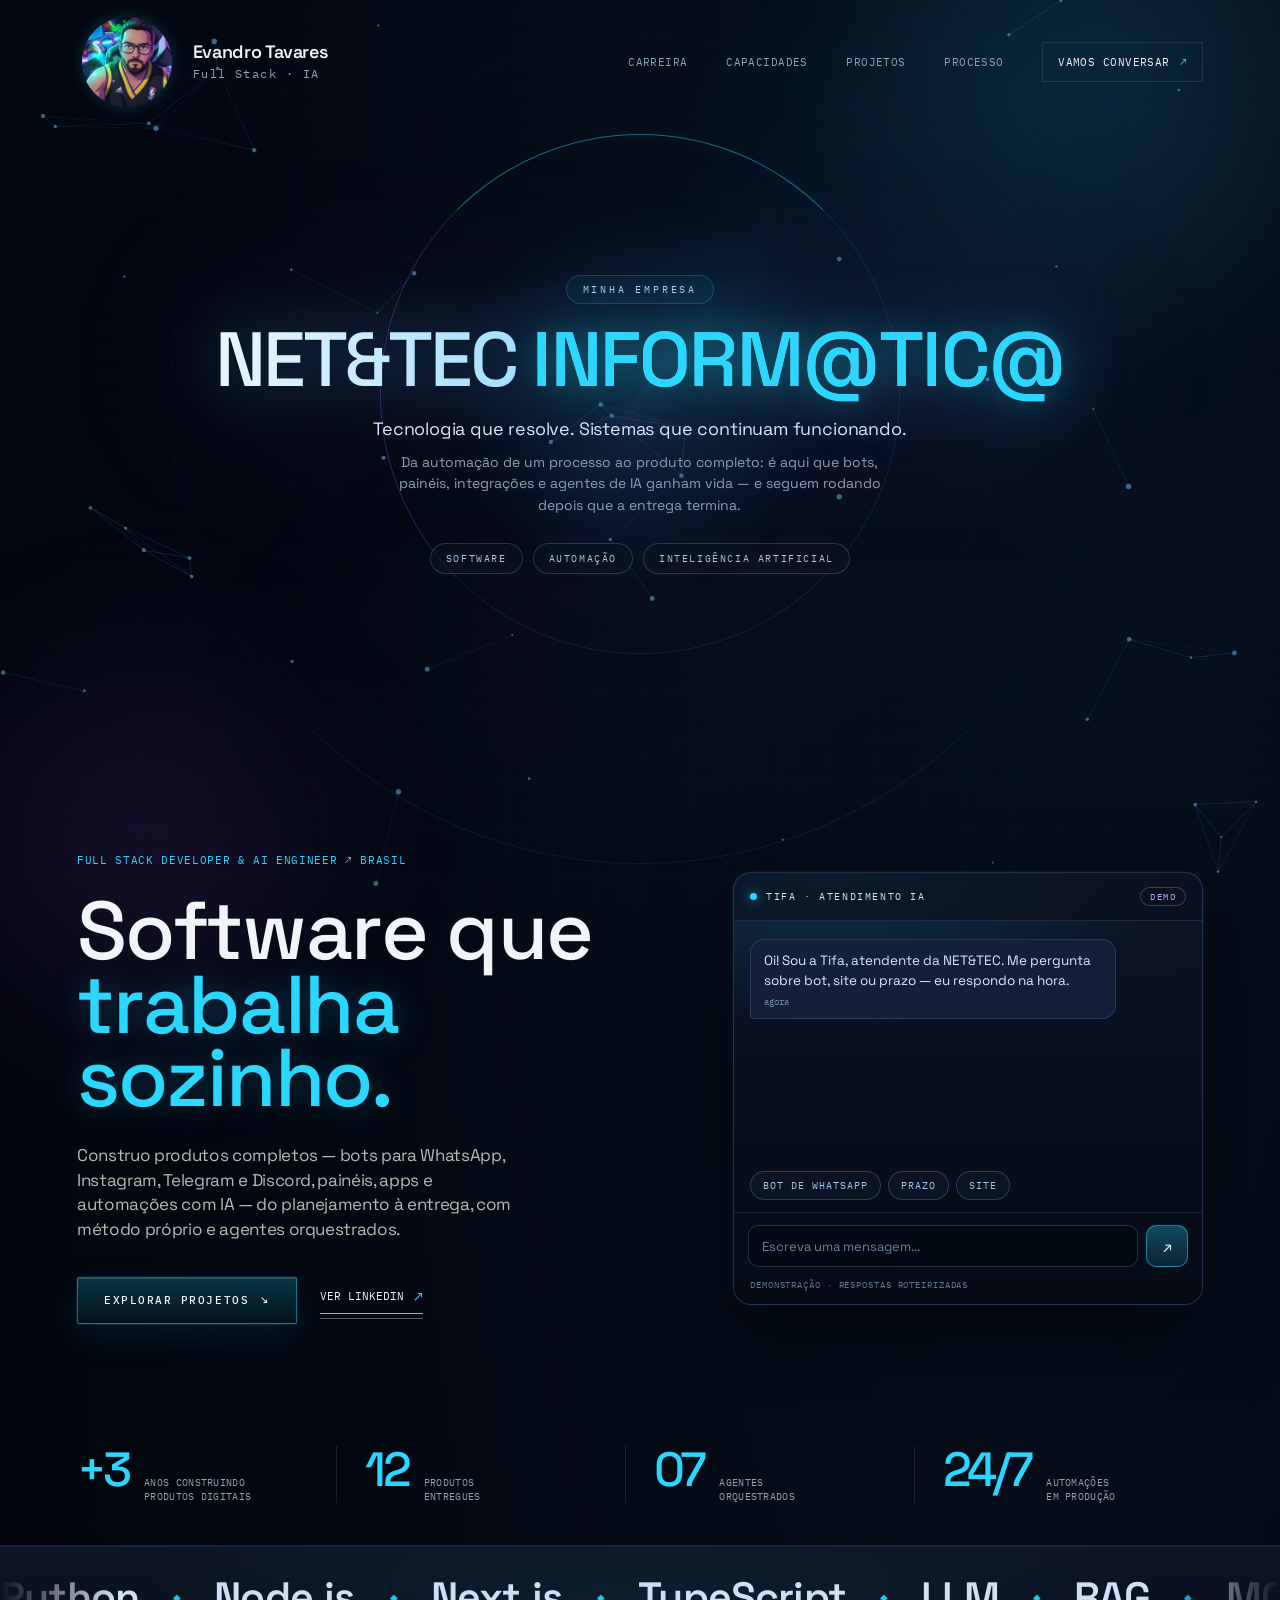
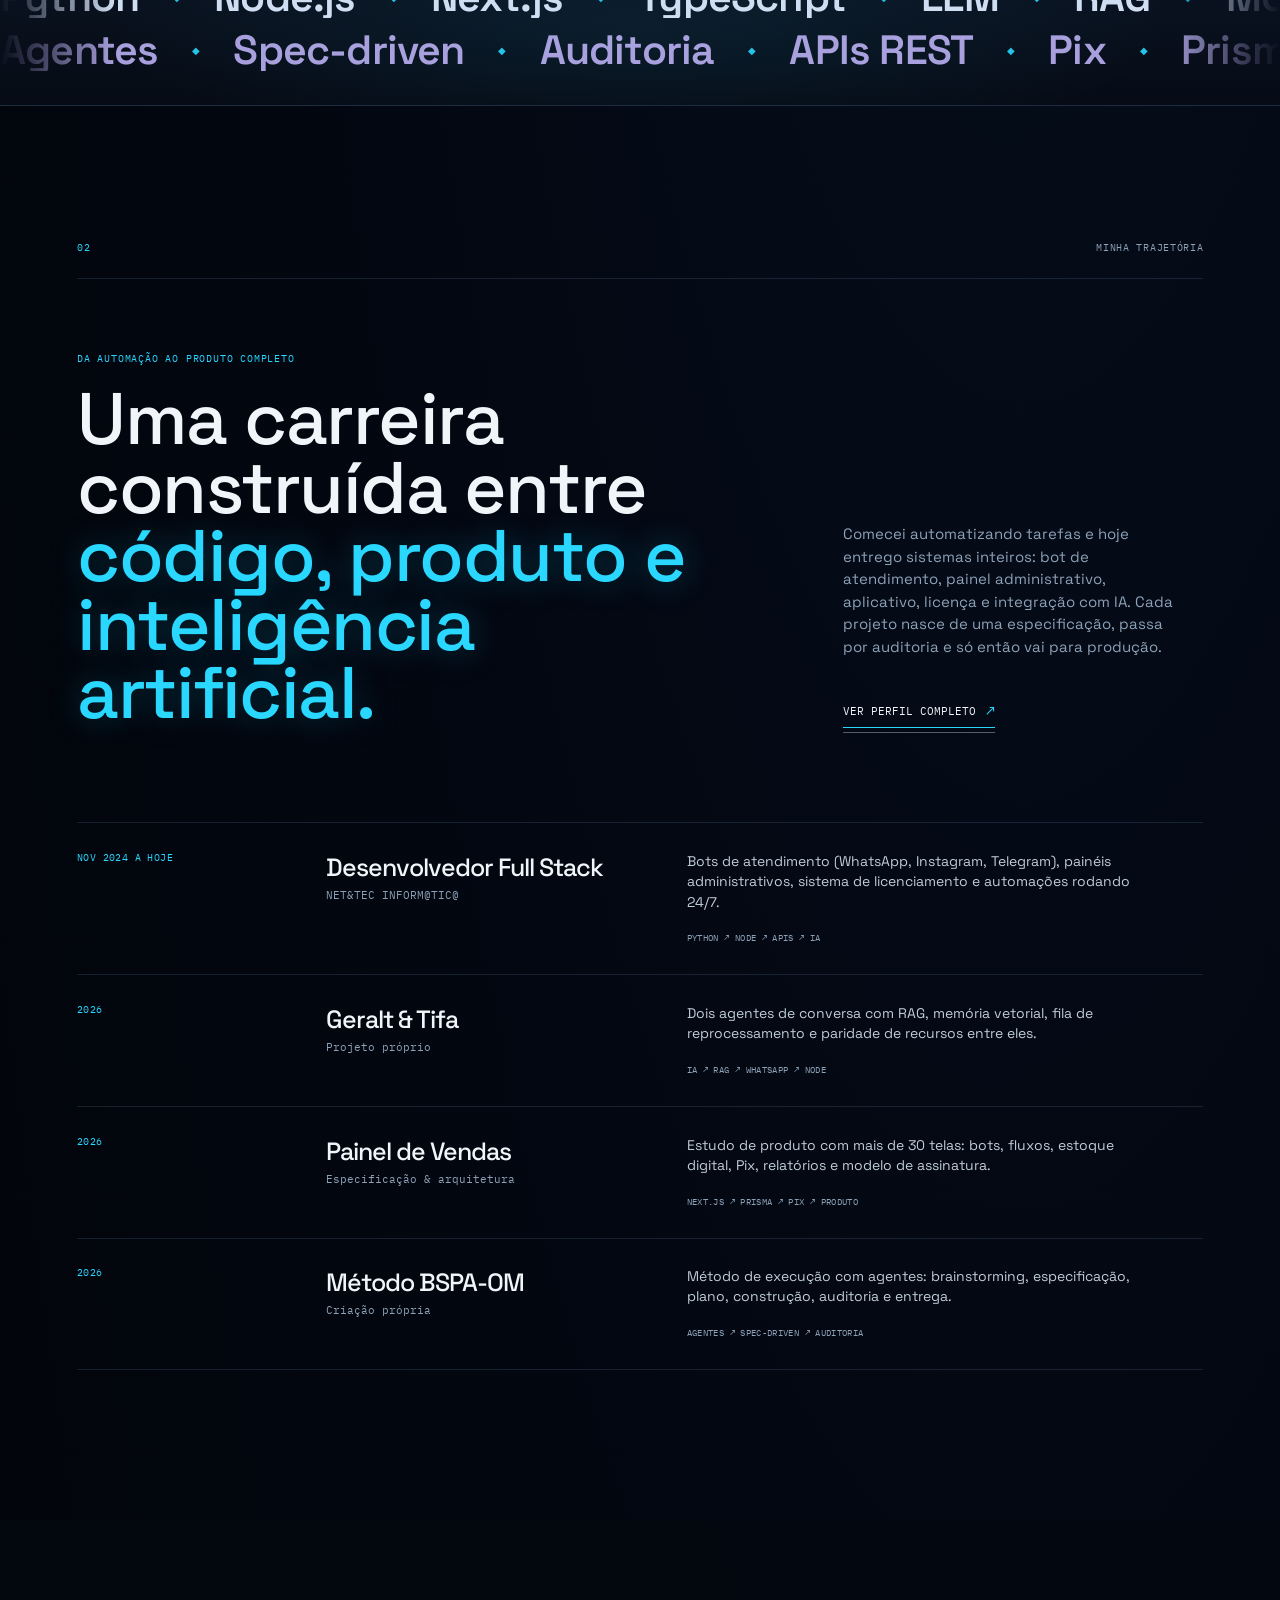
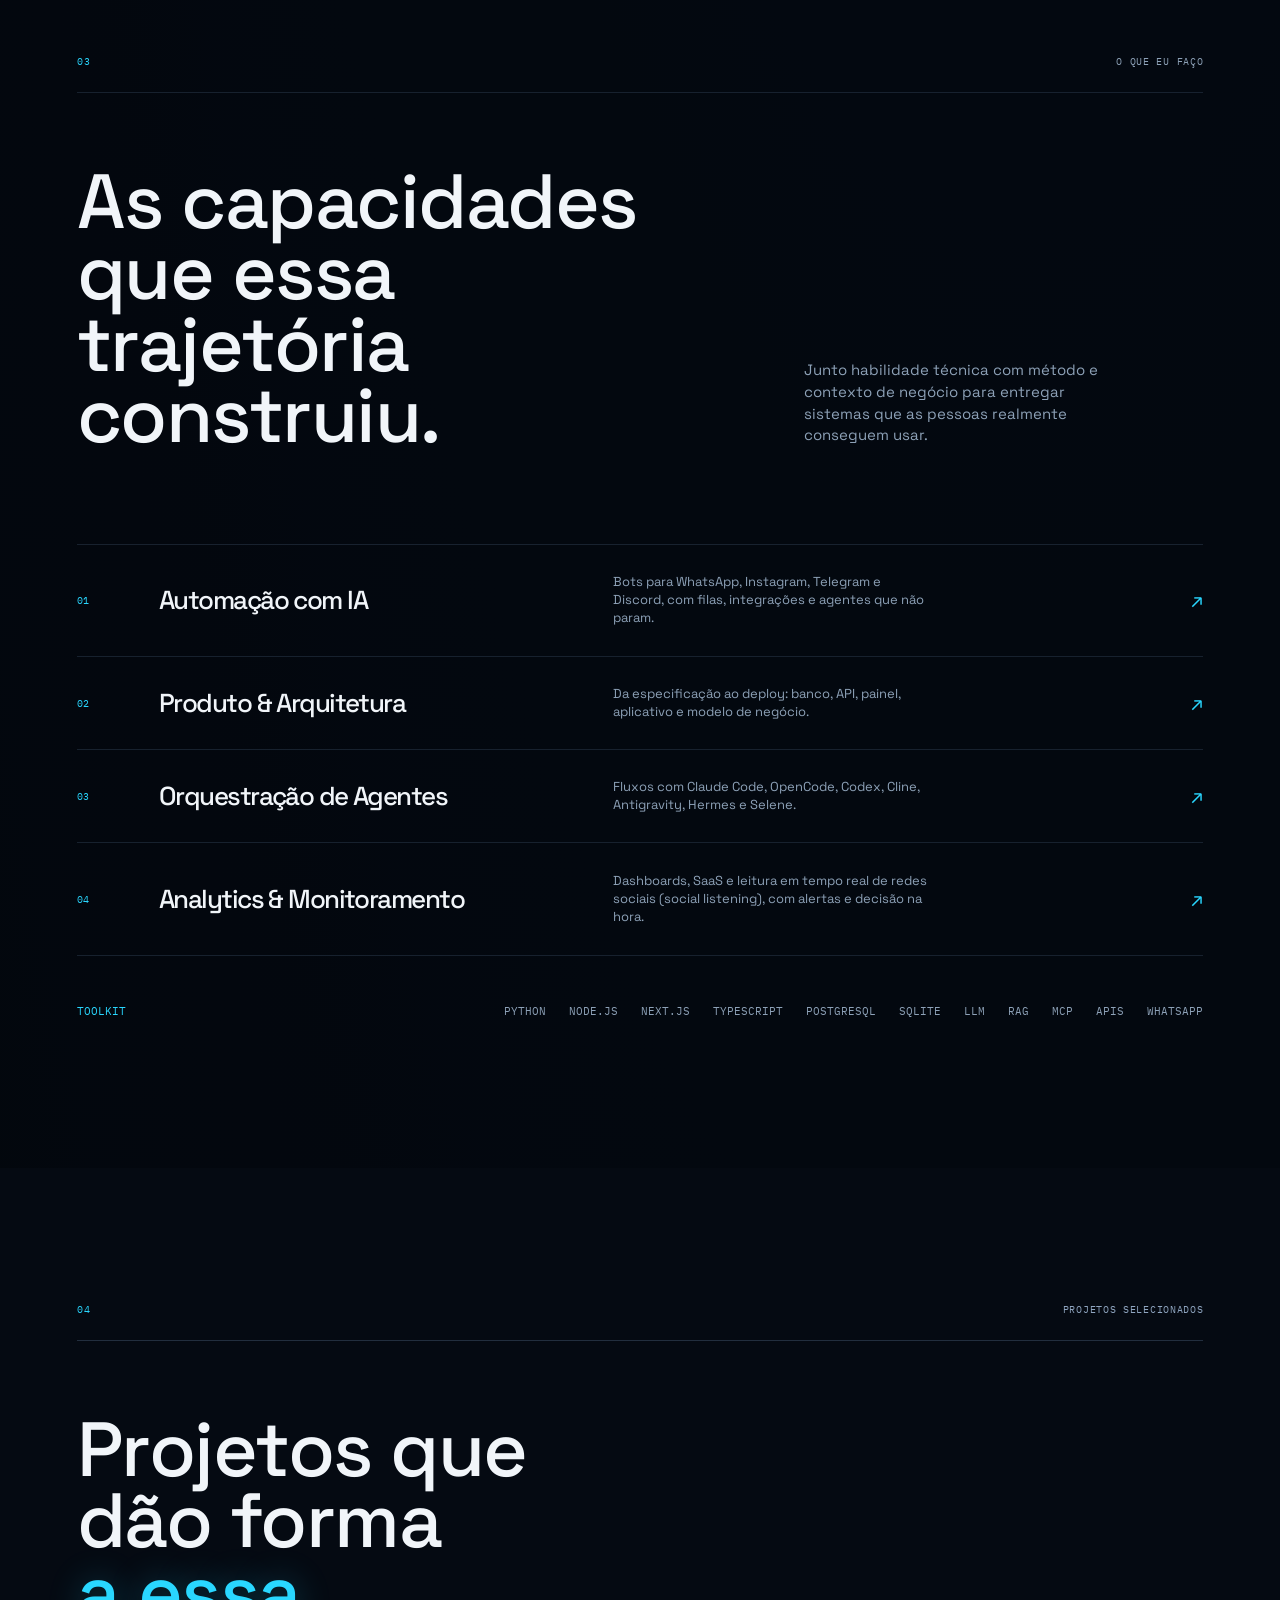
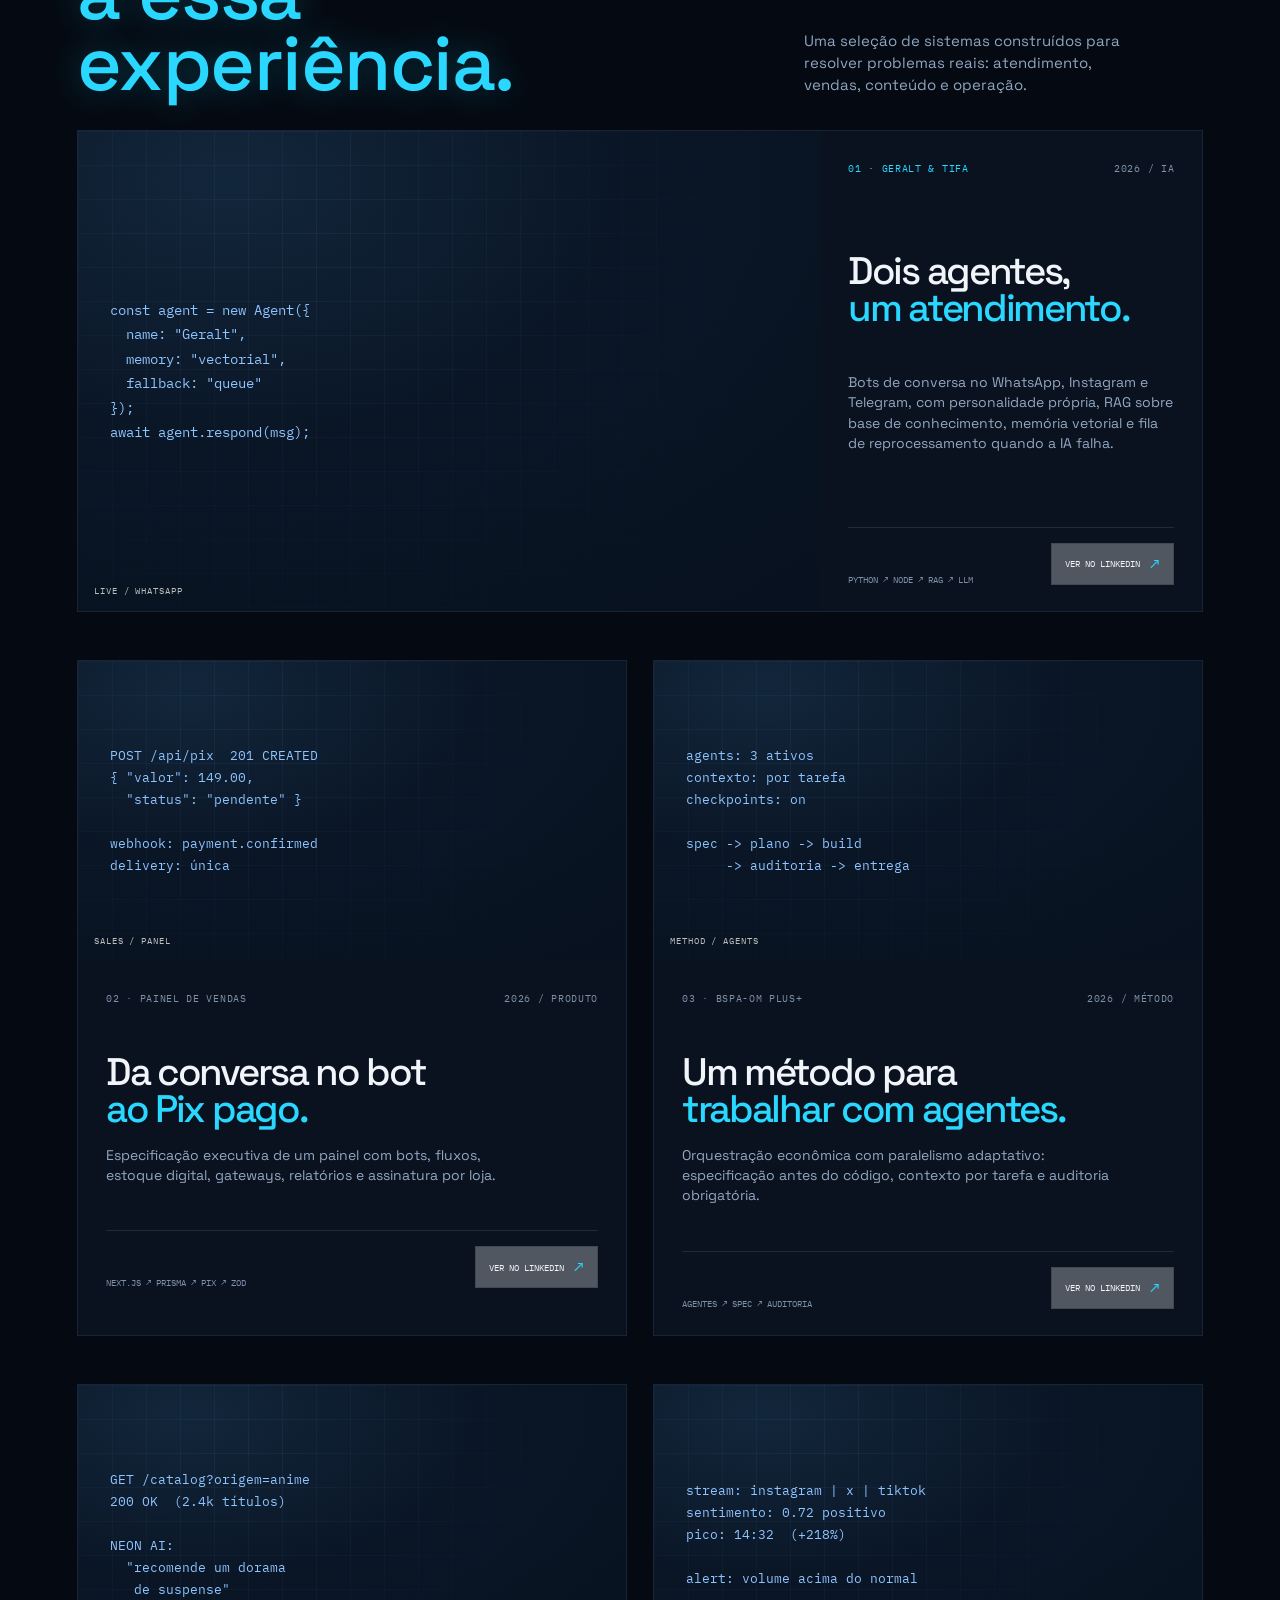
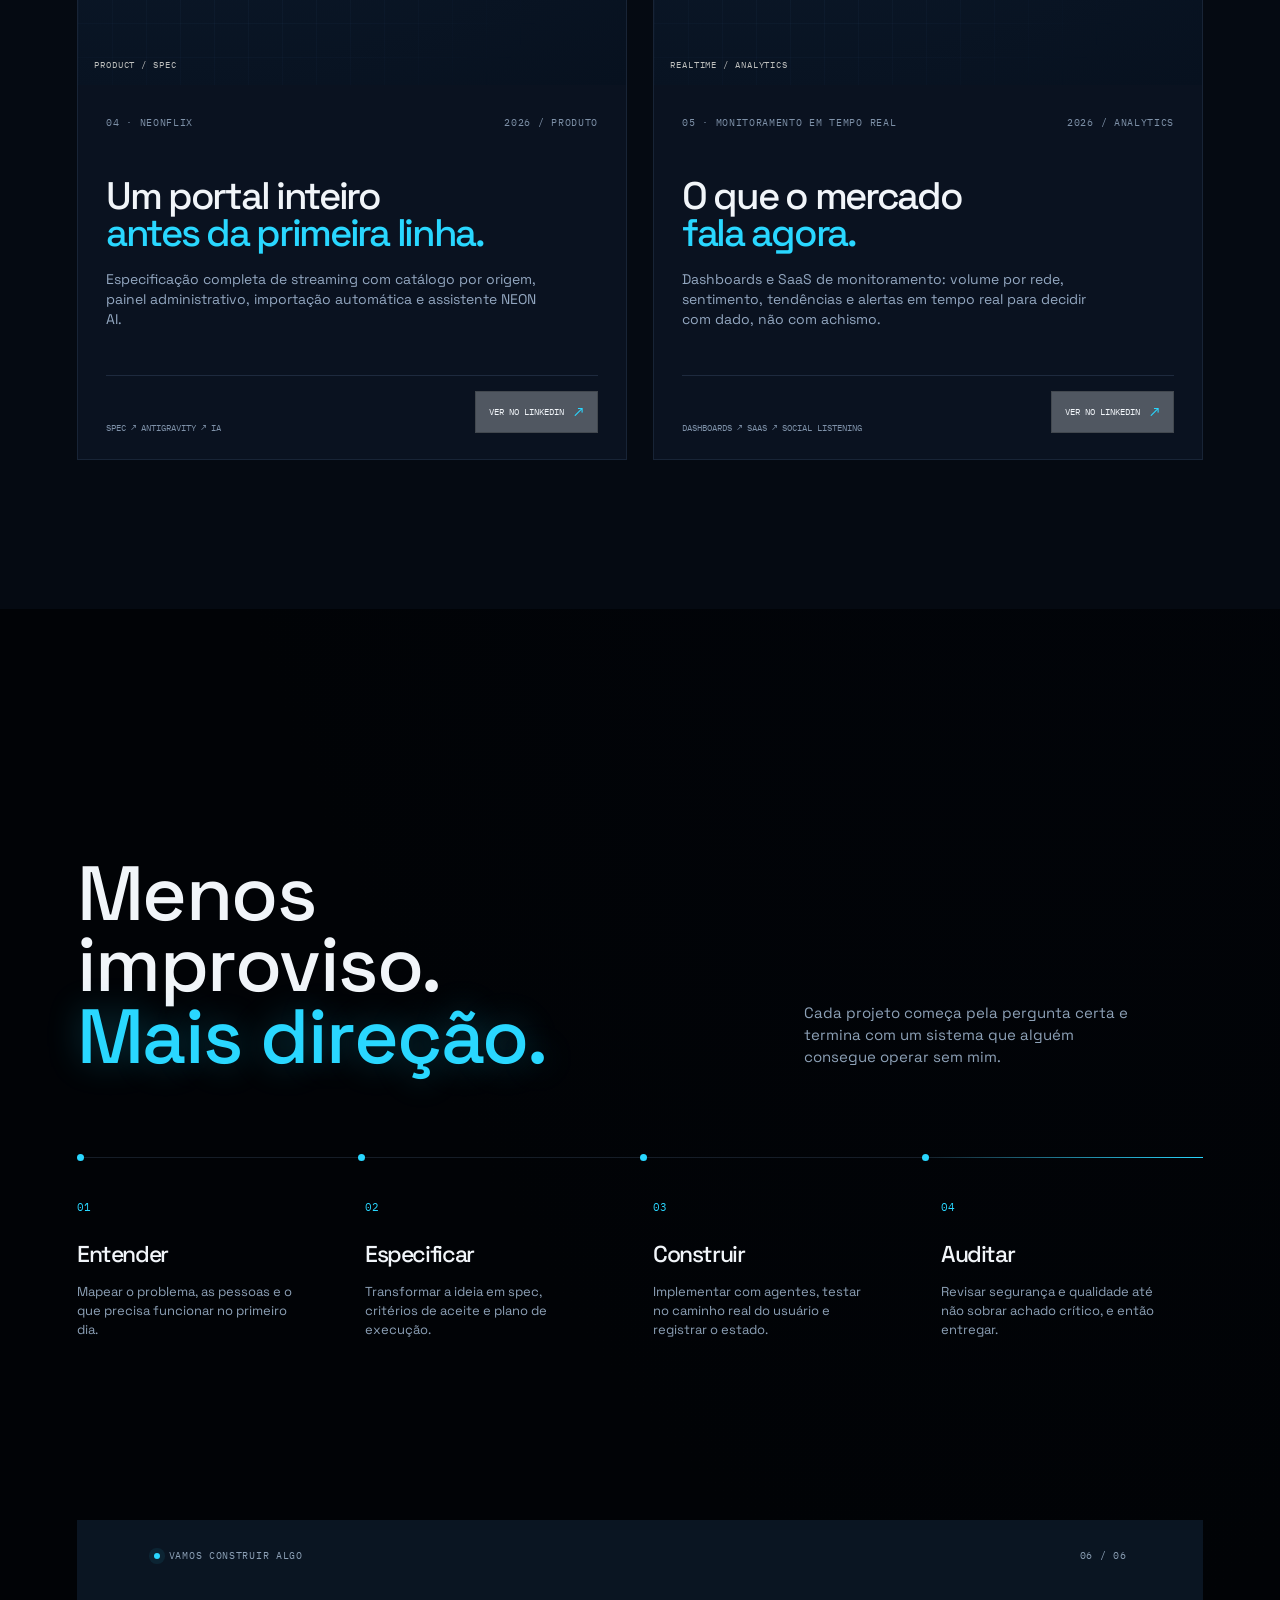
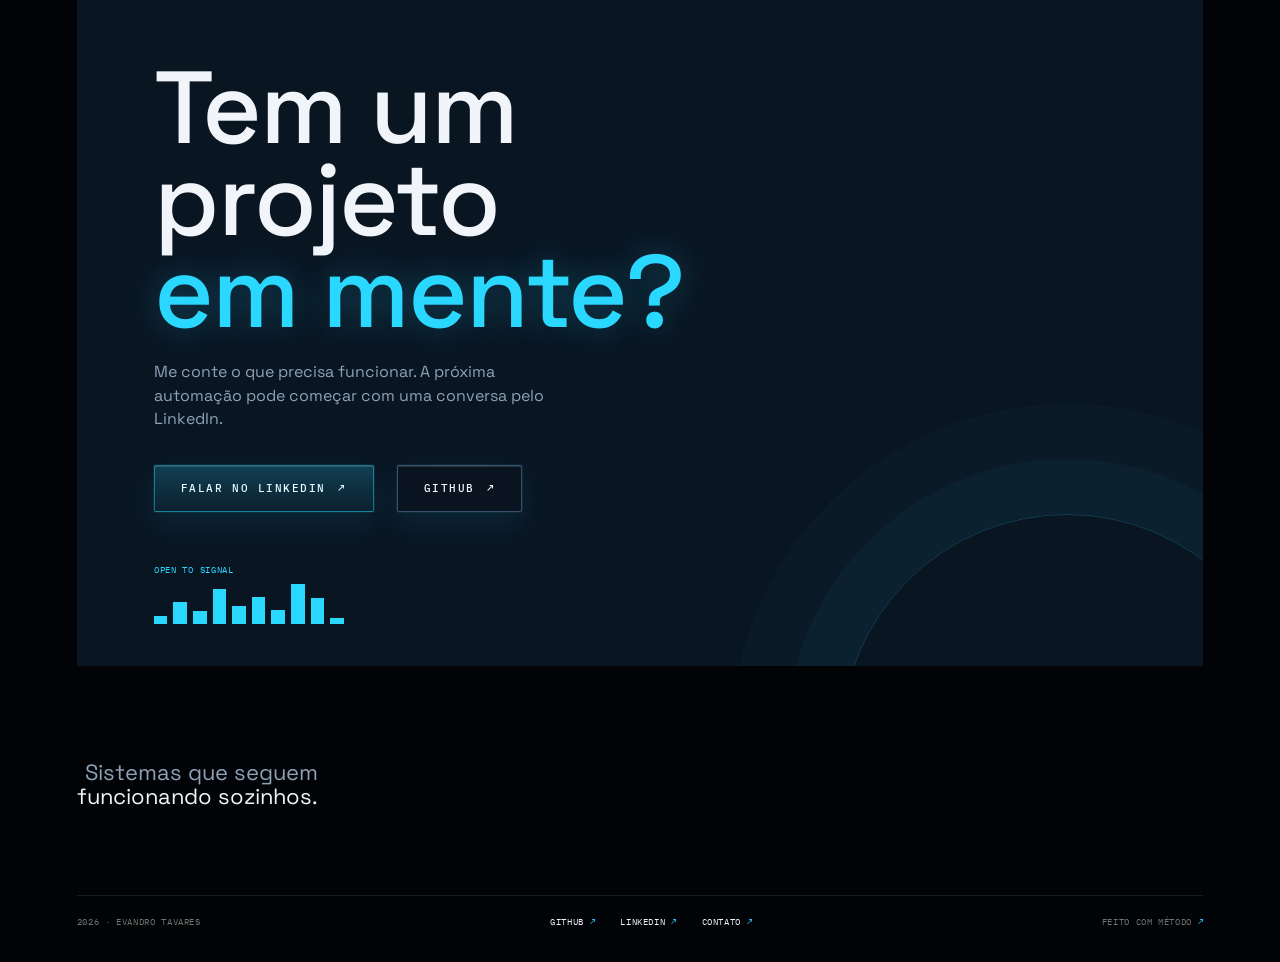
==== commit 5810b2a9: "cache busting de css/js" ====
--- a/index.html
+++ b/index.html
@@ -15,7 +15,7 @@
     <link rel="preconnect" href="https://fonts.googleapis.com" />
     <link rel="preconnect" href="https://fonts.gstatic.com" crossorigin />
     <link href="https://fonts.googleapis.com/css2?family=IBM+Plex+Mono:wght@400;500;600&family=Space+Grotesk:wght@400;500;600;700&display=swap" rel="stylesheet" />
-    <link rel="stylesheet" href="styles.css?v=1" />
+    <link rel="stylesheet" href="styles.css?v=9" />
   </head>
   <body>
     <canvas class="bg-canvas" id="bg-canvas" aria-hidden="true"></canvas>
@@ -278,6 +278,6 @@
         <p class="share-toast-inline" id="share-feedback" aria-live="polite"></p>
       </div>
     </div>
-    <script src="script.js?v=1"></script>
+    <script src="script.js?v=9"></script>
   </body>
 </html>
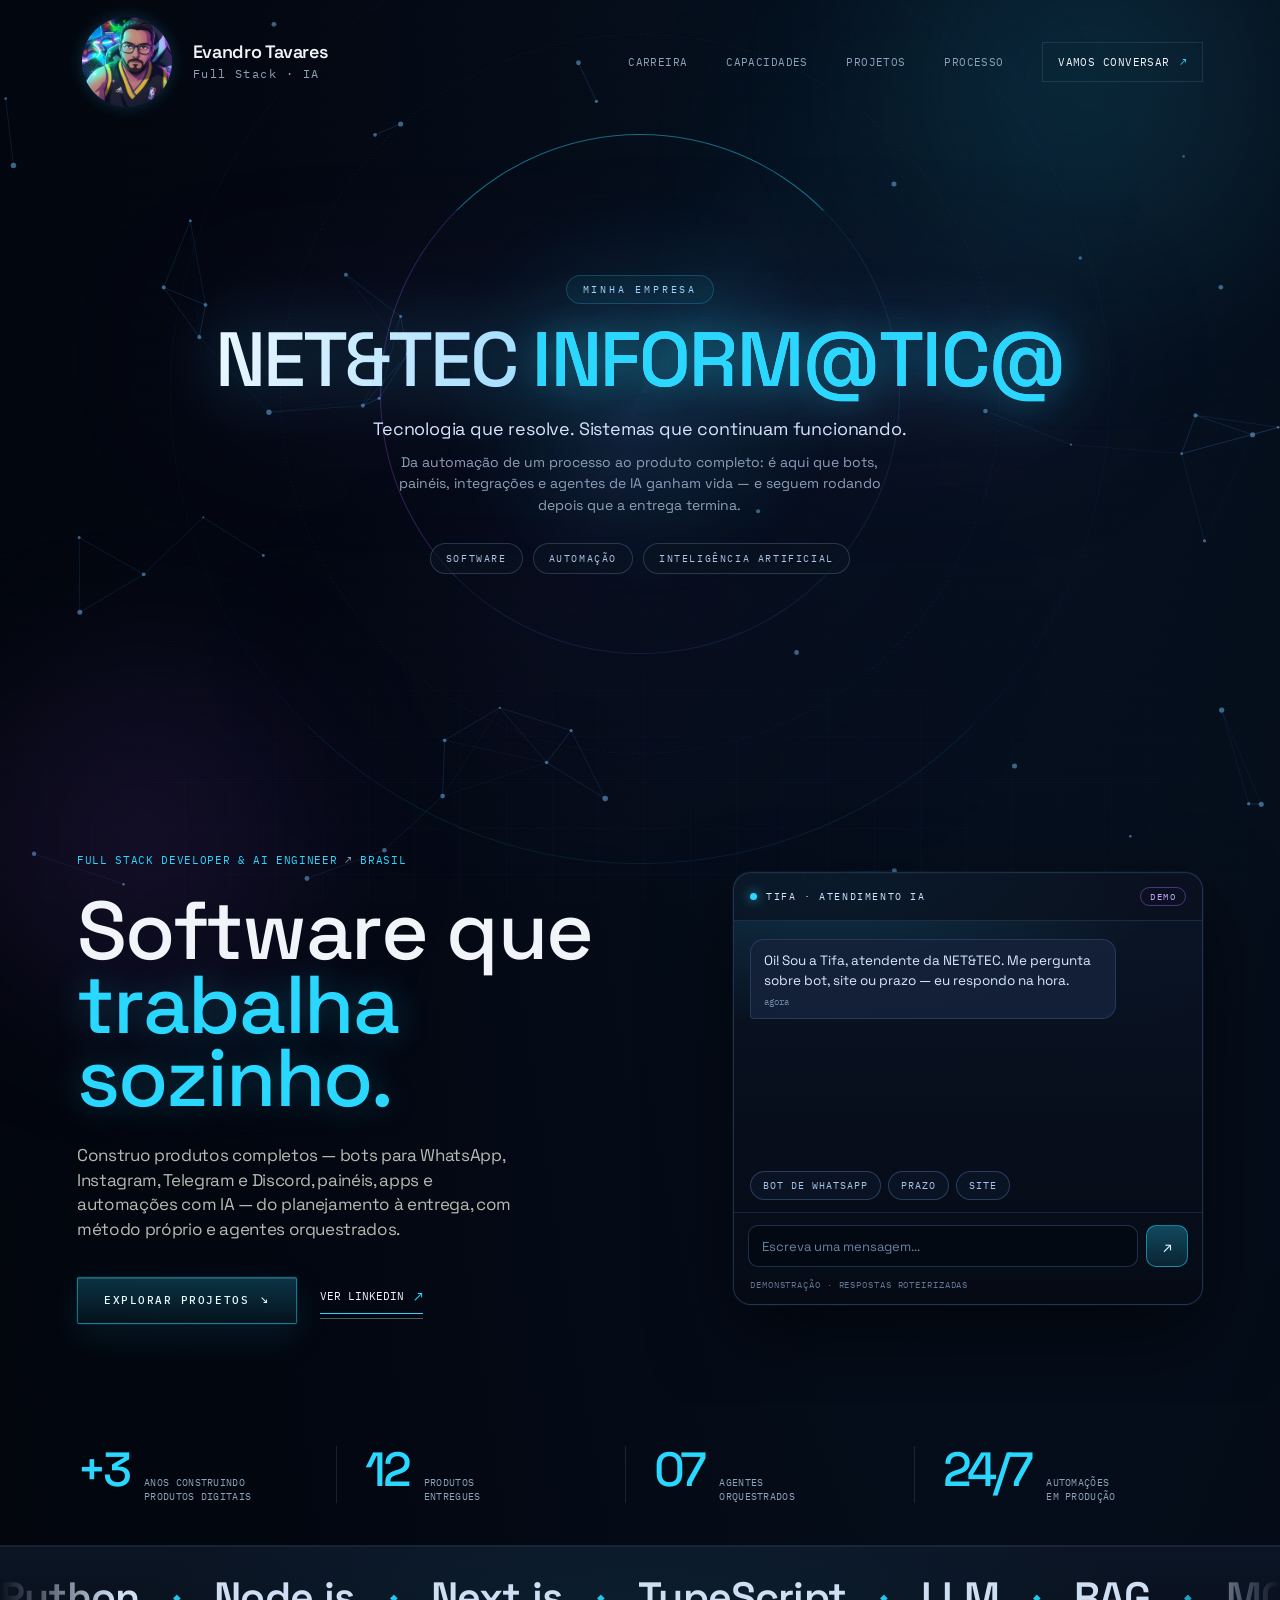
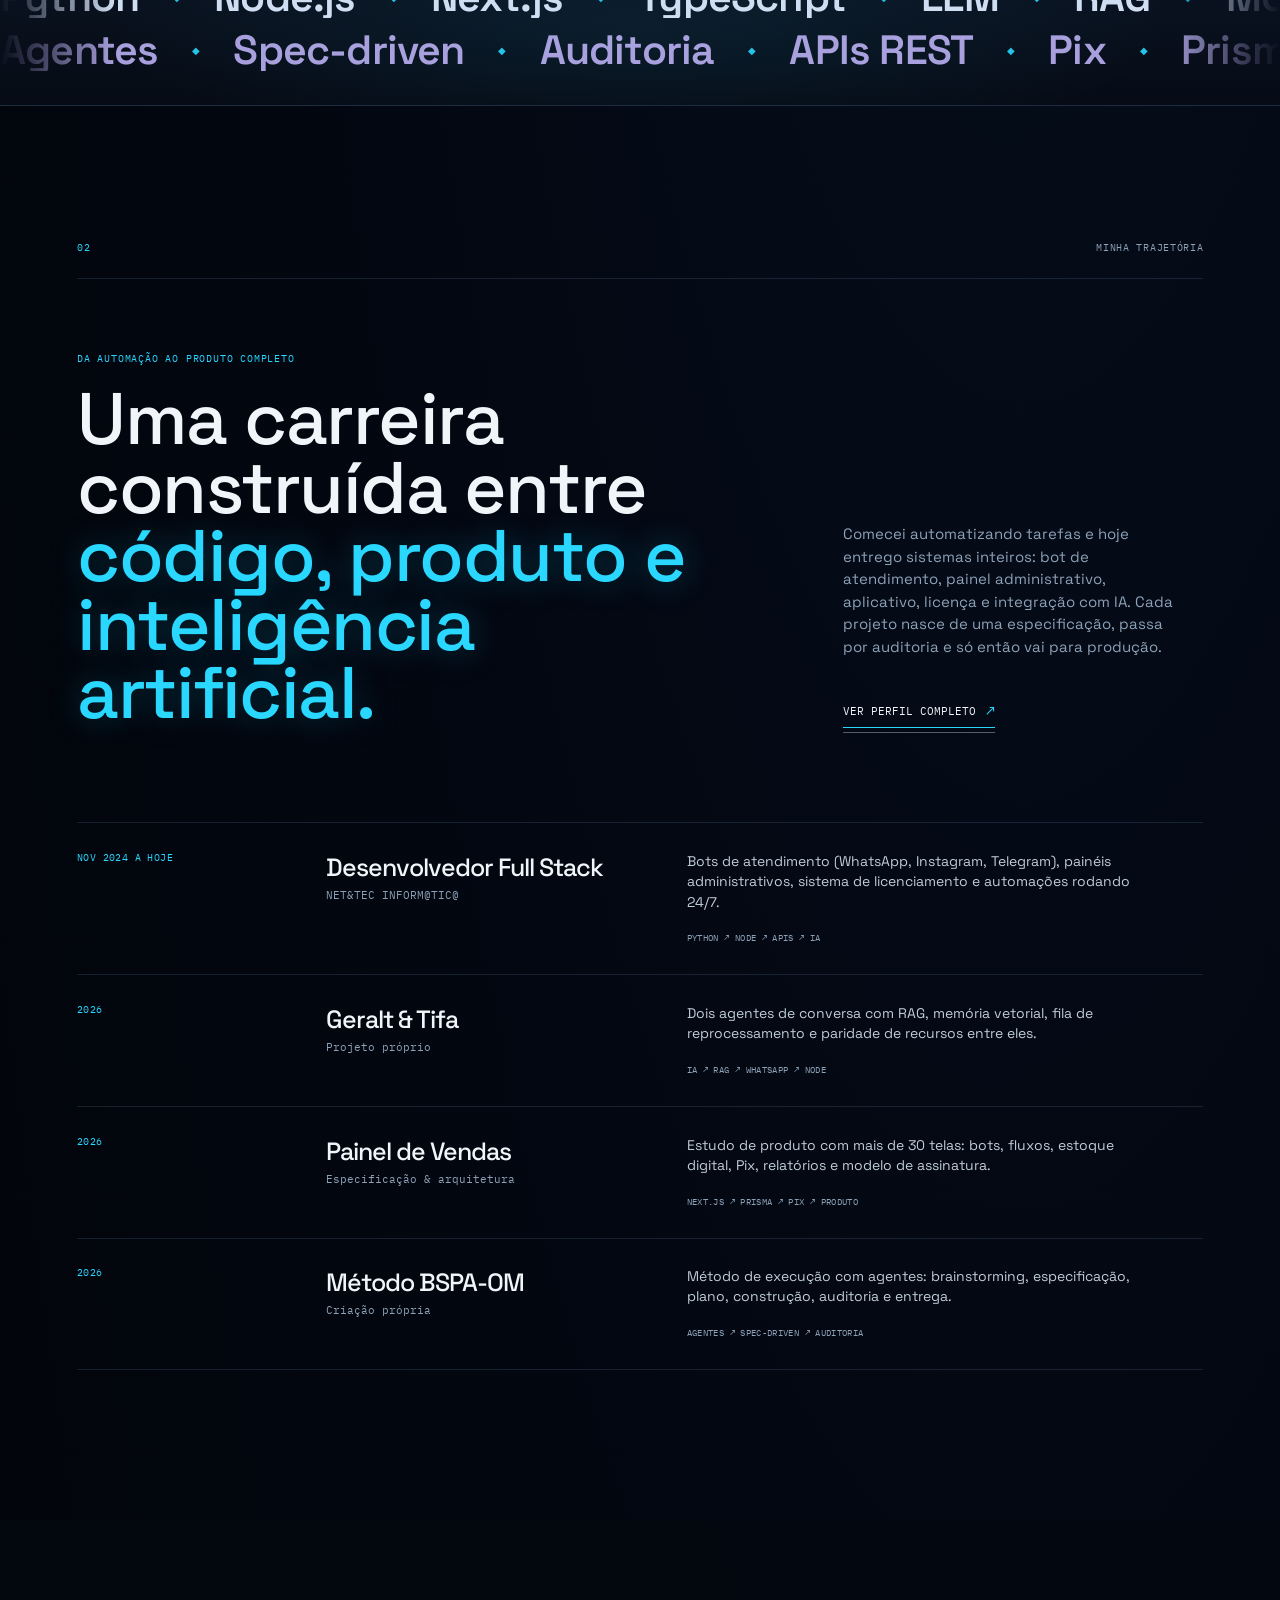
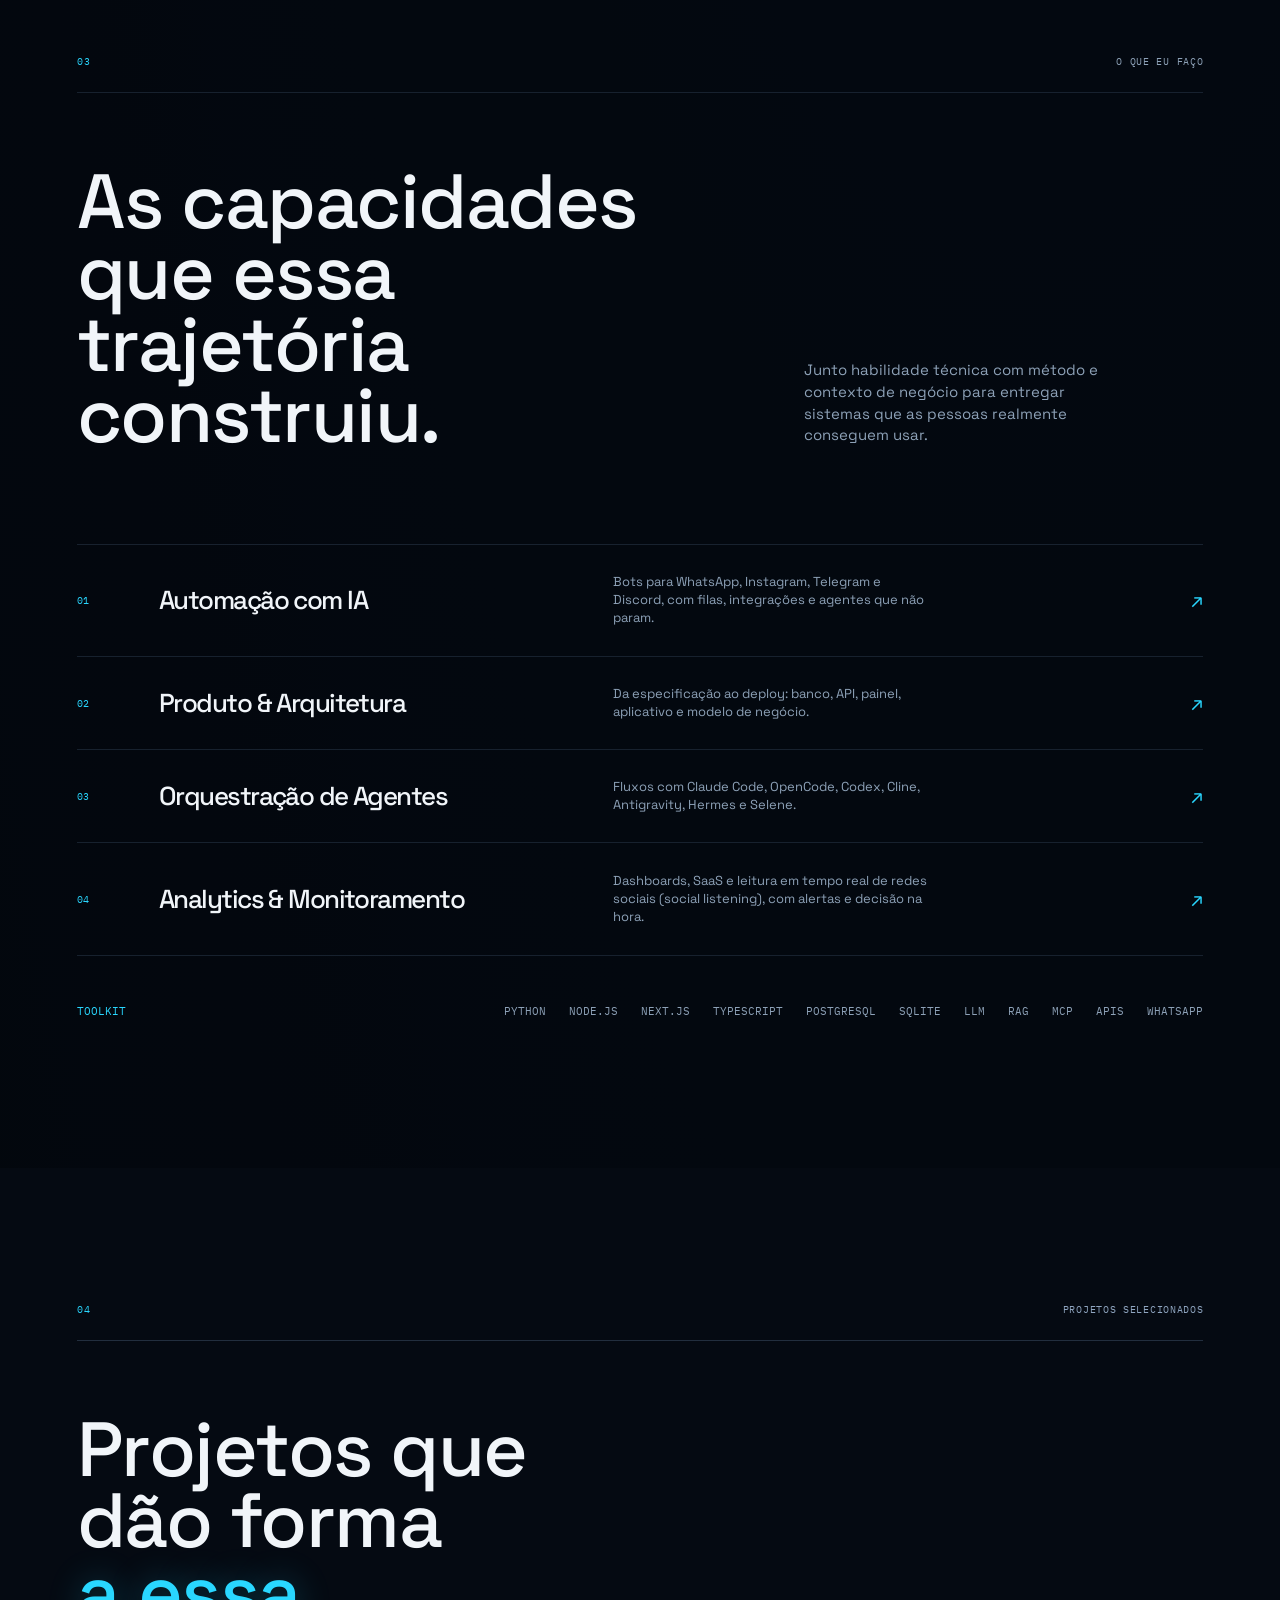
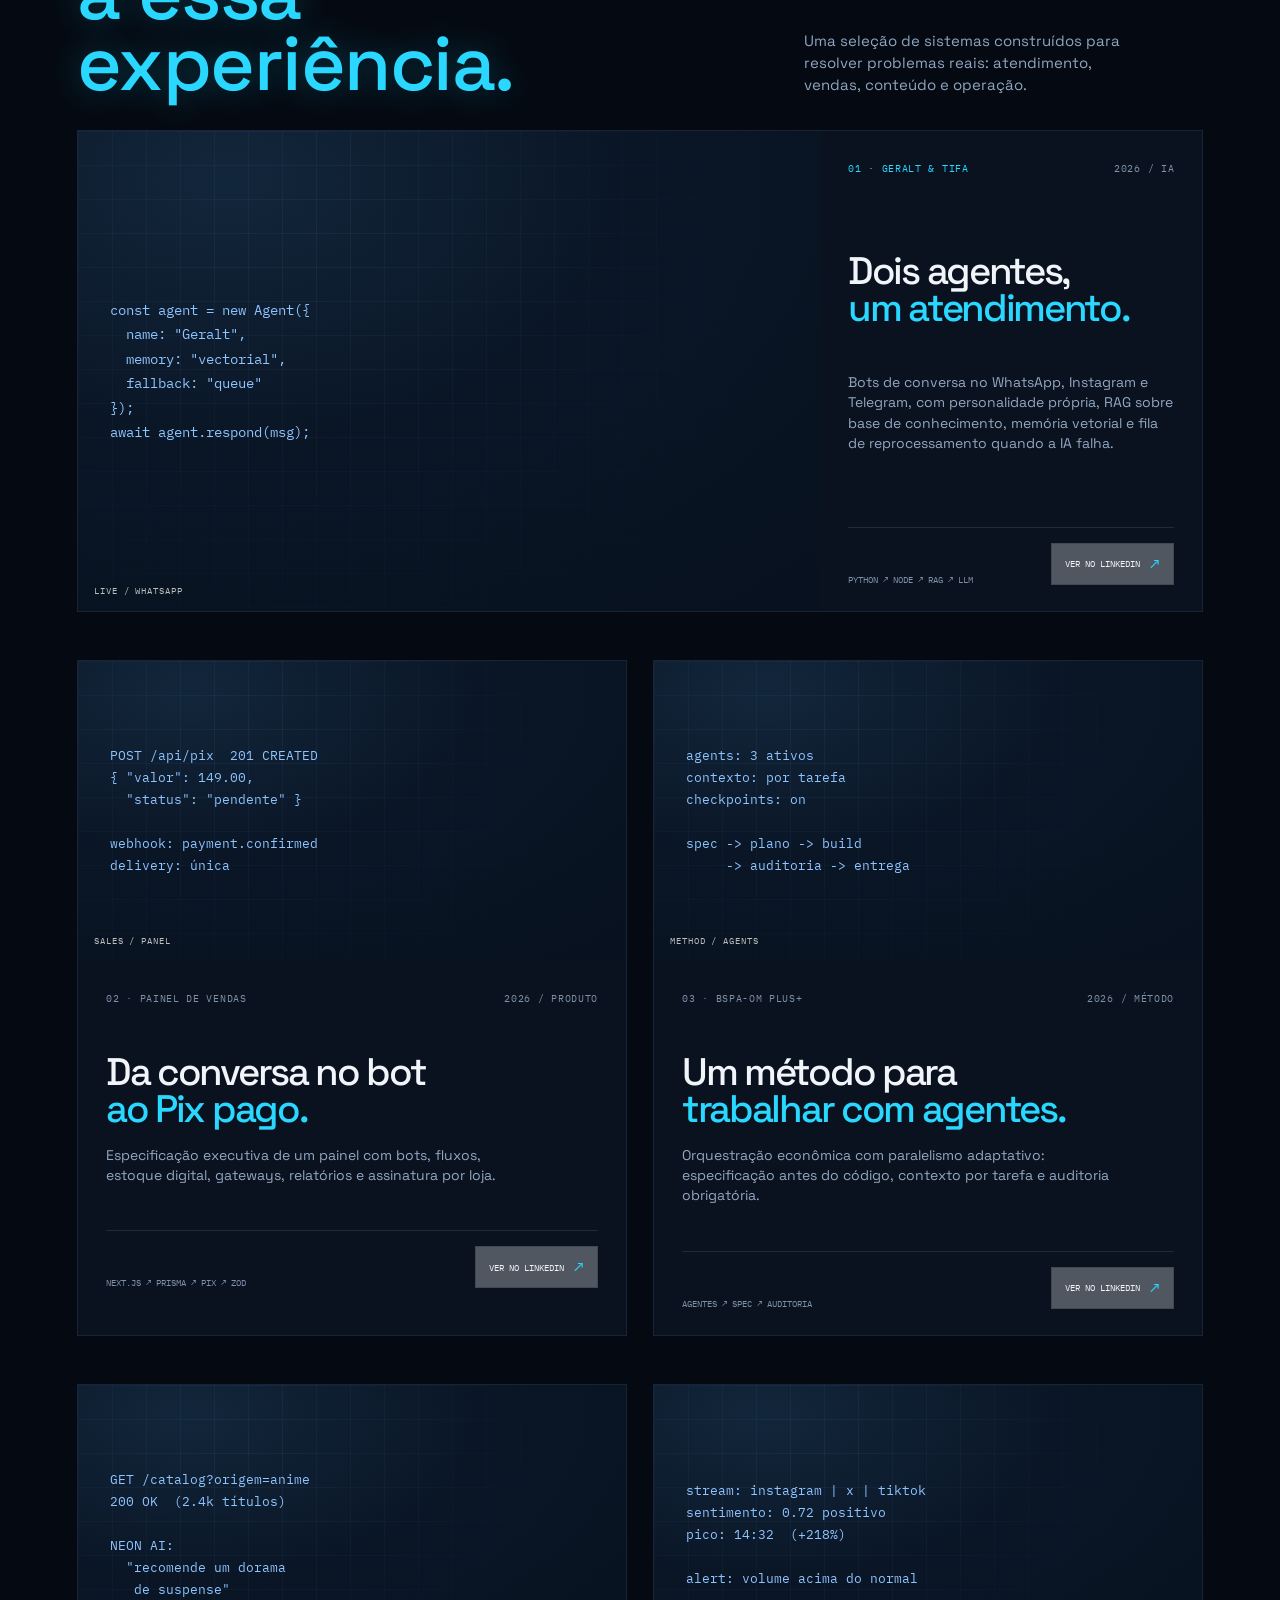
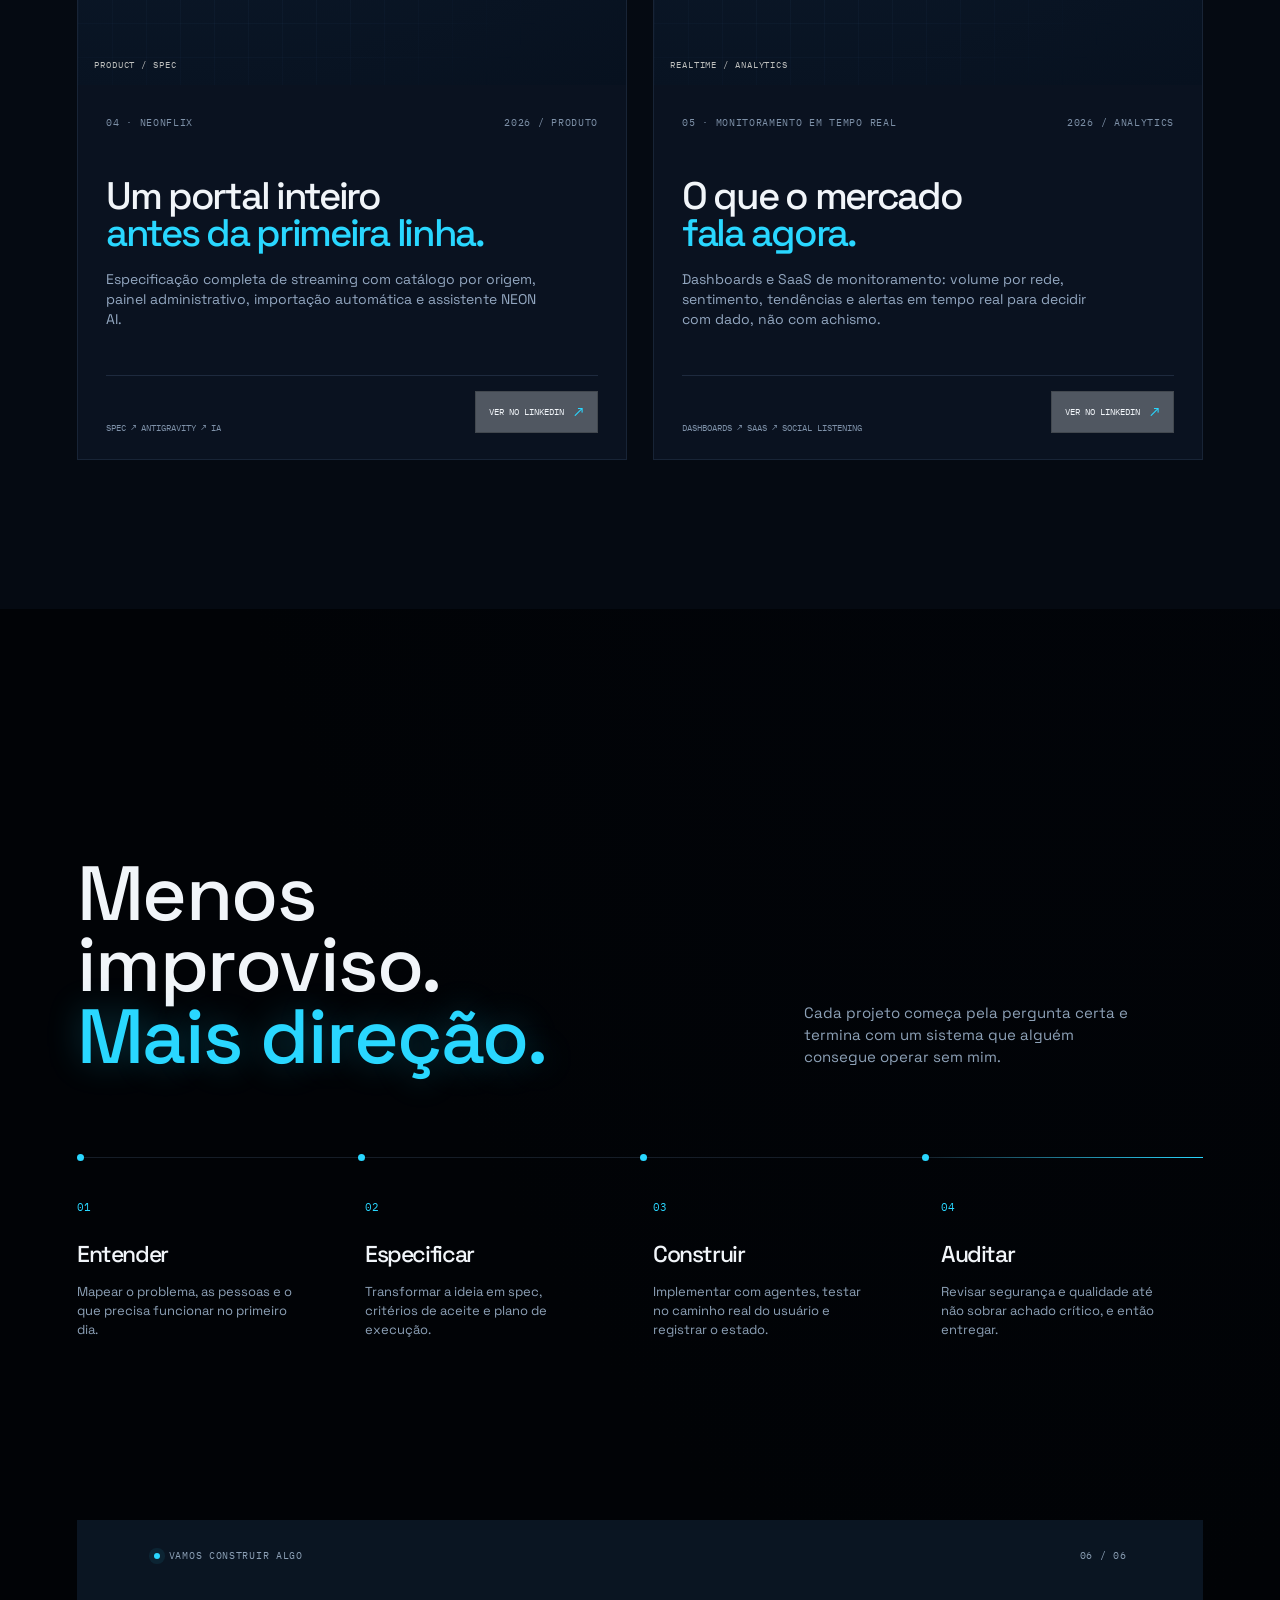
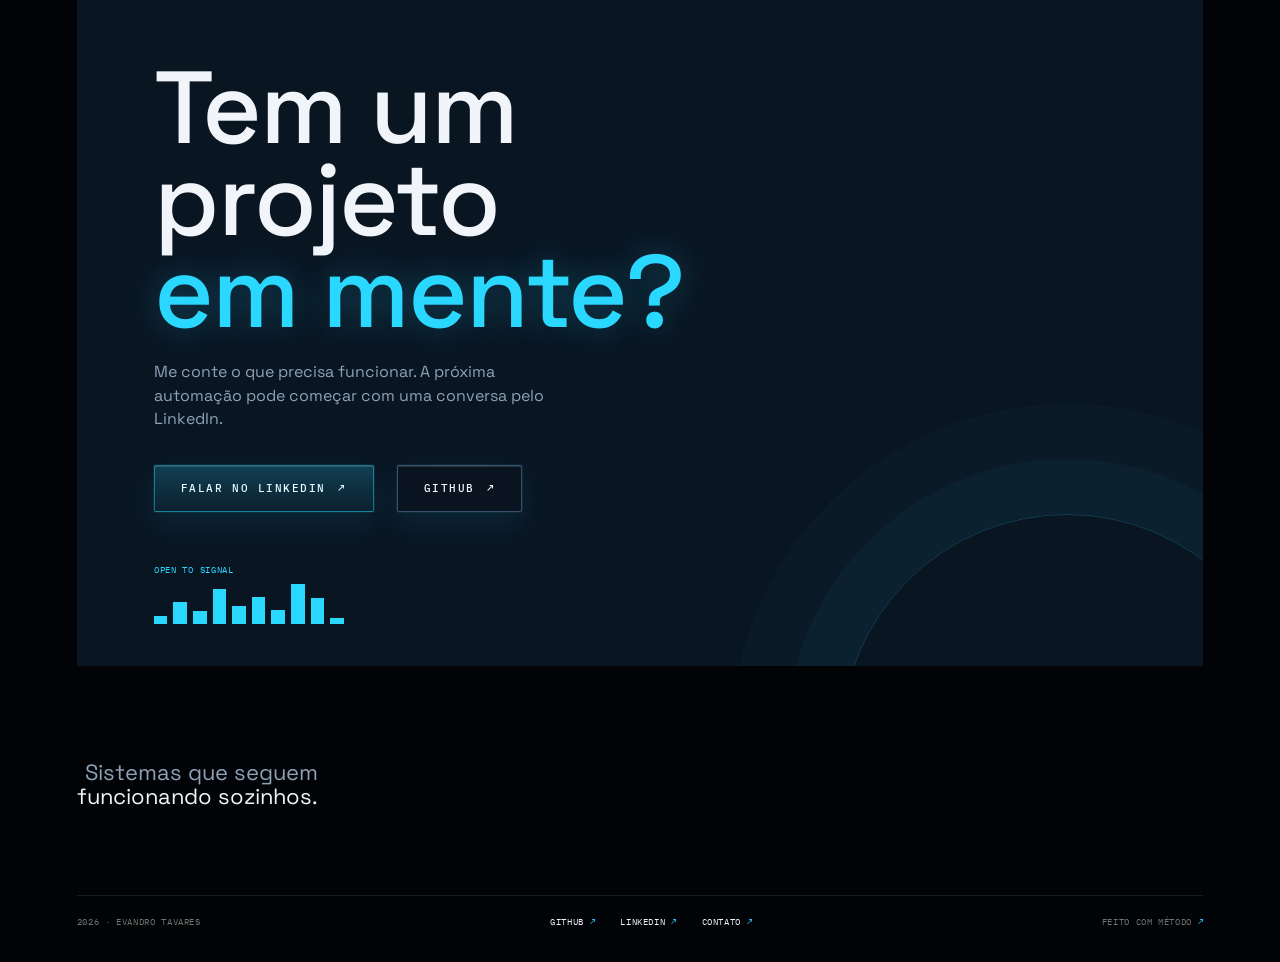
==== commit 3fb6d5b9: "card de compartilhamento (og image) e fix do botao" ====
--- a/index.html
+++ b/index.html
@@ -9,13 +9,19 @@
     <meta property="og:description" content="Construo software que trabalha sozinho: bots, painéis, apps e automações com IA." />
     <meta property="og:type" content="website" />
     <meta property="og:url" content="https://portfolio.programer.site/" />
+    <meta property="og:image" content="https://portfolio.programer.site/assets/og-card.png" />
+    <meta property="og:image:width" content="1200" />
+    <meta property="og:image:height" content="630" />
+    <meta property="og:image:alt" content="Evandro Tavares - Full Stack e IA" />
+    <meta name="twitter:card" content="summary_large_image" />
+    <meta name="twitter:image" content="https://portfolio.programer.site/assets/og-card.png" />
     <link rel="canonical" href="https://portfolio.programer.site/" />
     <title>Evandro Tavares | Full Stack &amp; IA</title>
     <link rel="icon" type="image/jpeg" href="assets/fotoperfil.jpg" />
     <link rel="preconnect" href="https://fonts.googleapis.com" />
     <link rel="preconnect" href="https://fonts.gstatic.com" crossorigin />
     <link href="https://fonts.googleapis.com/css2?family=IBM+Plex+Mono:wght@400;500;600&family=Space+Grotesk:wght@400;500;600;700&display=swap" rel="stylesheet" />
-    <link rel="stylesheet" href="styles.css?v=9" />
+    <link rel="stylesheet" href="styles.css?v=10" />
   </head>
   <body>
     <canvas class="bg-canvas" id="bg-canvas" aria-hidden="true"></canvas>
@@ -278,6 +284,6 @@
         <p class="share-toast-inline" id="share-feedback" aria-live="polite"></p>
       </div>
     </div>
-    <script src="script.js?v=9"></script>
+    <script src="script.js?v=10"></script>
   </body>
 </html>
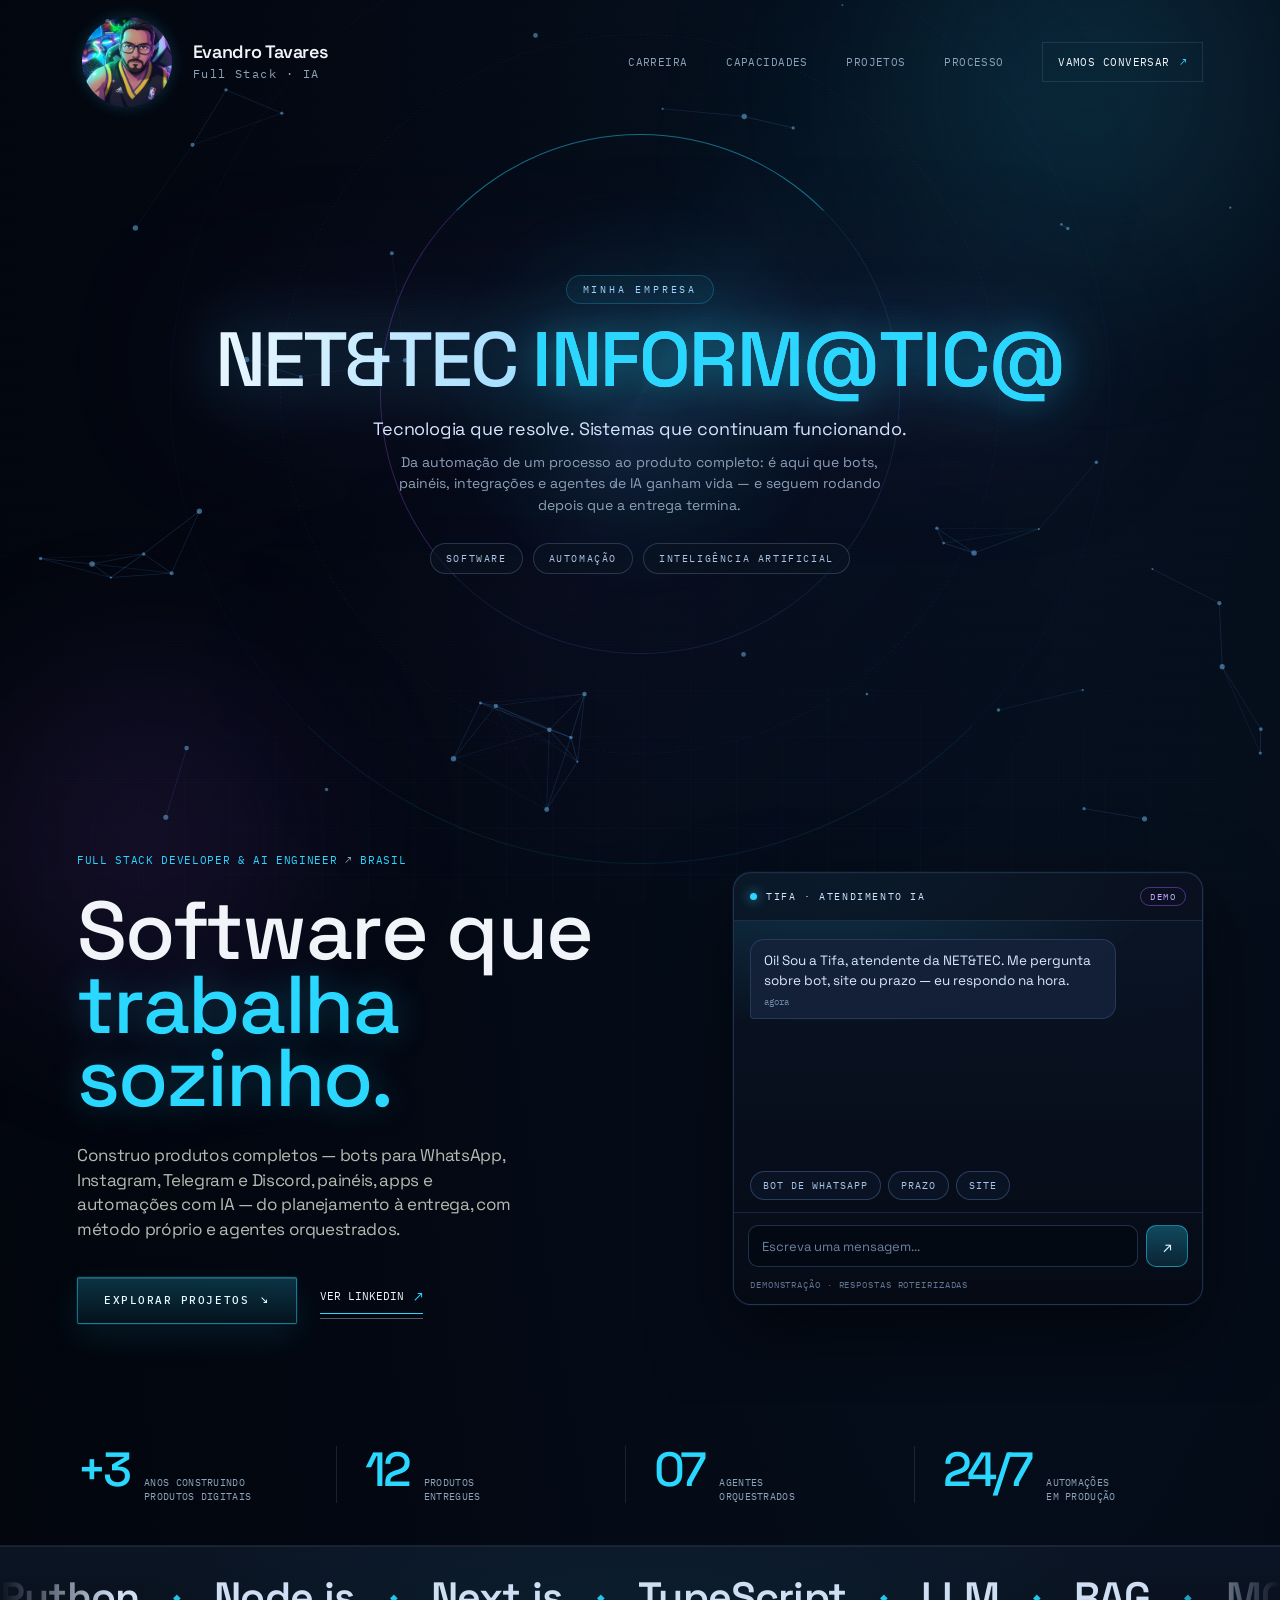
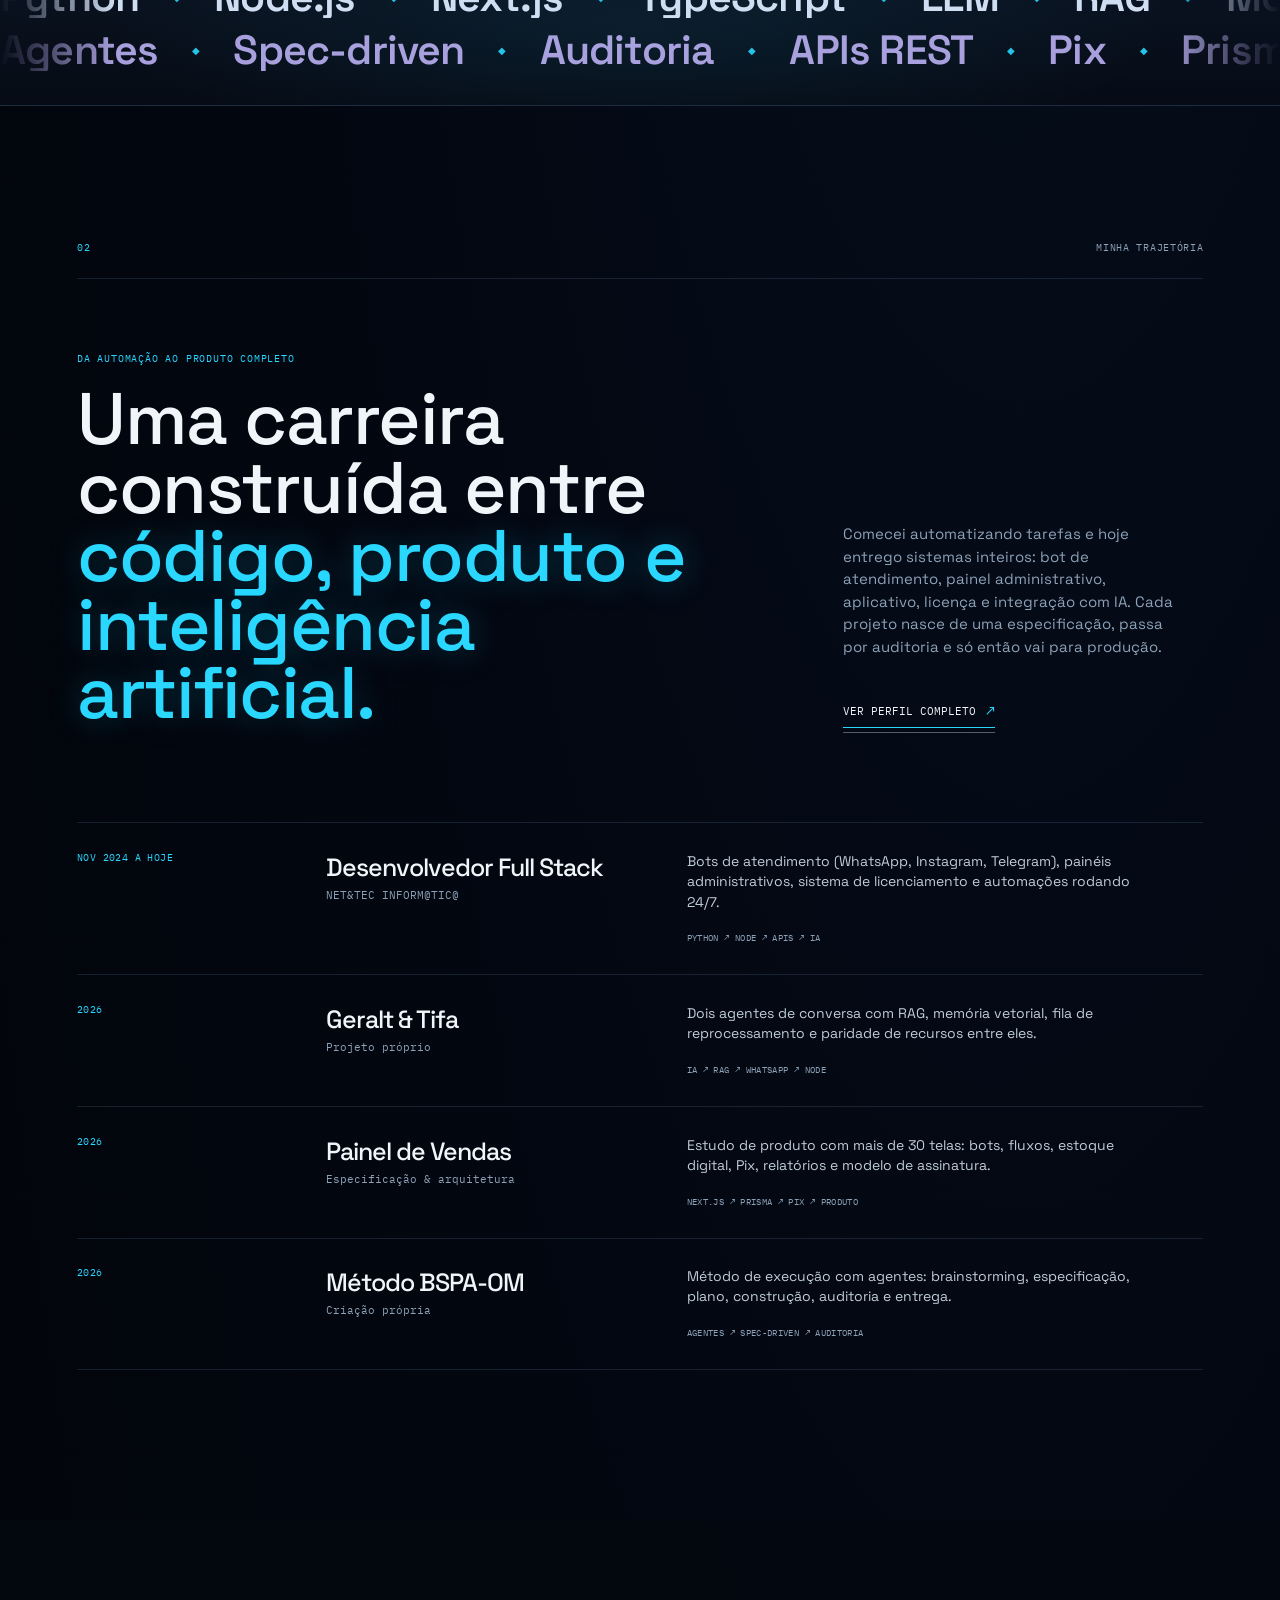
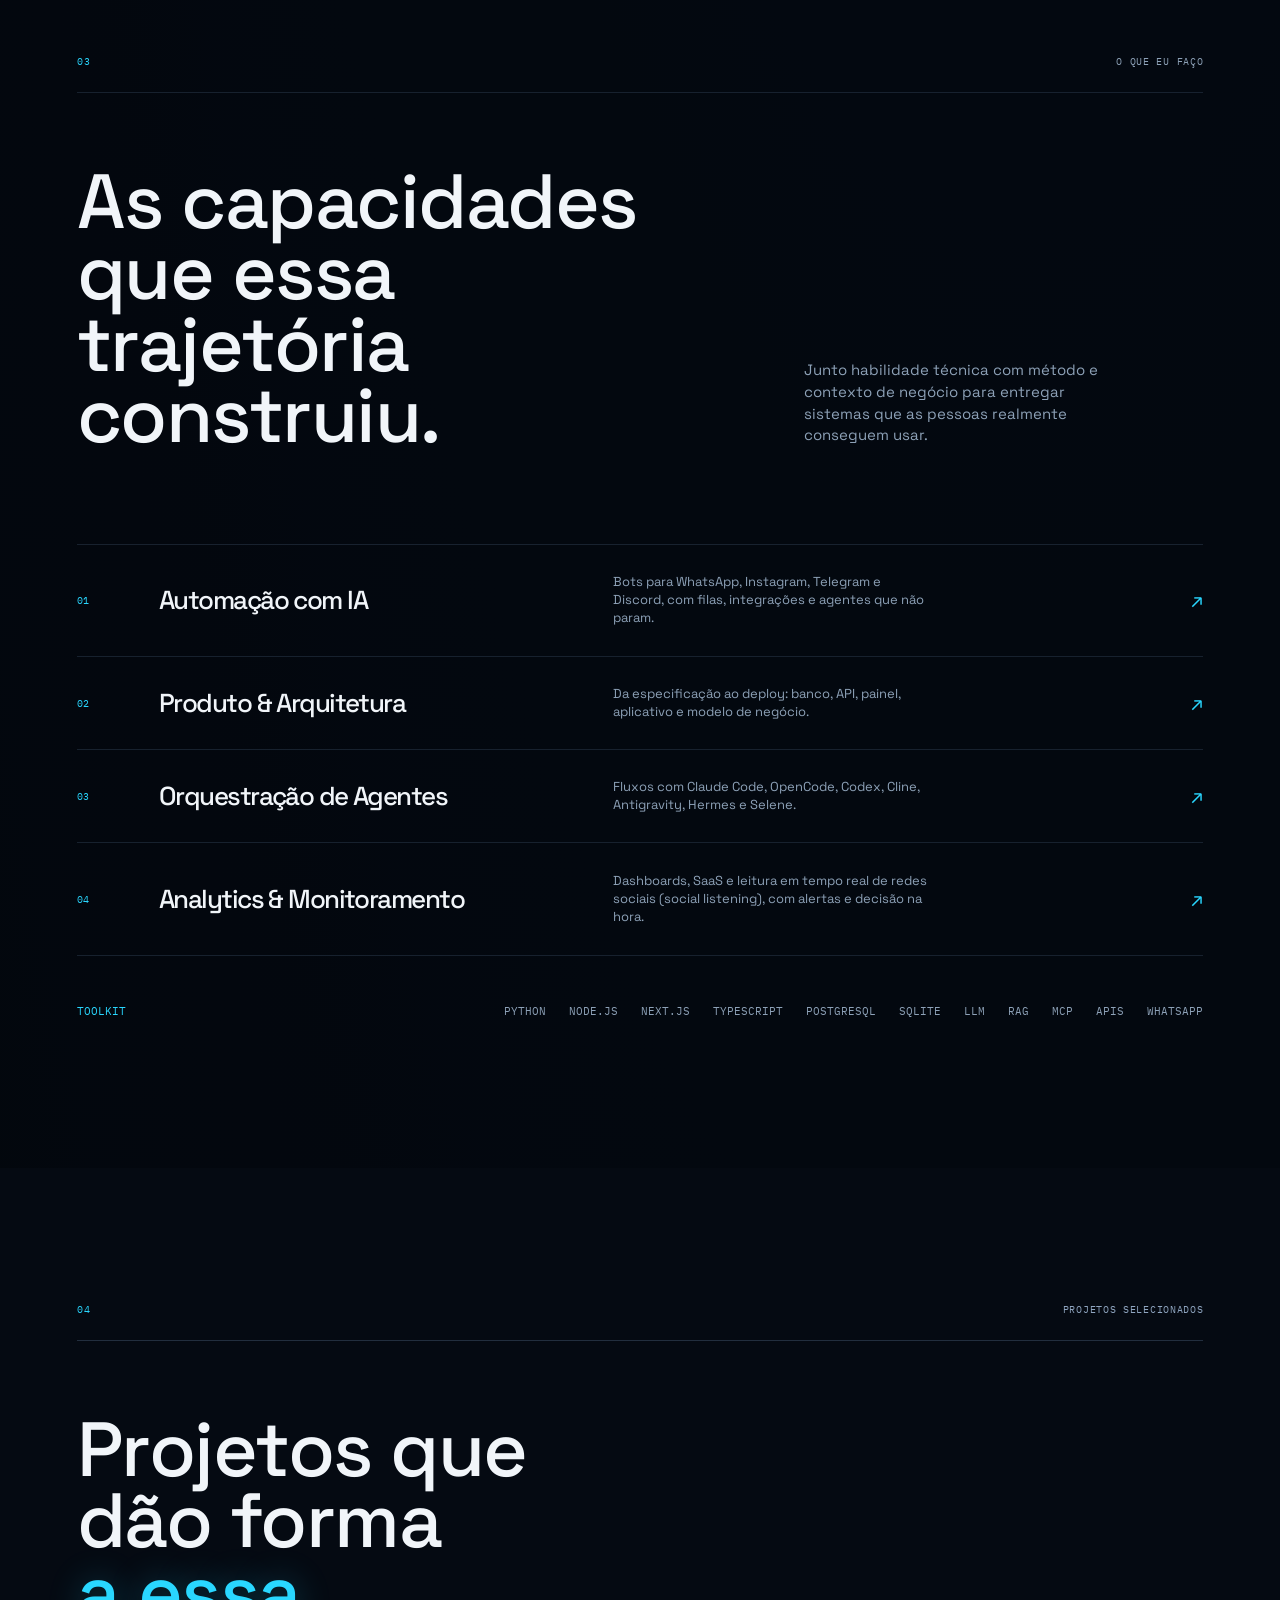
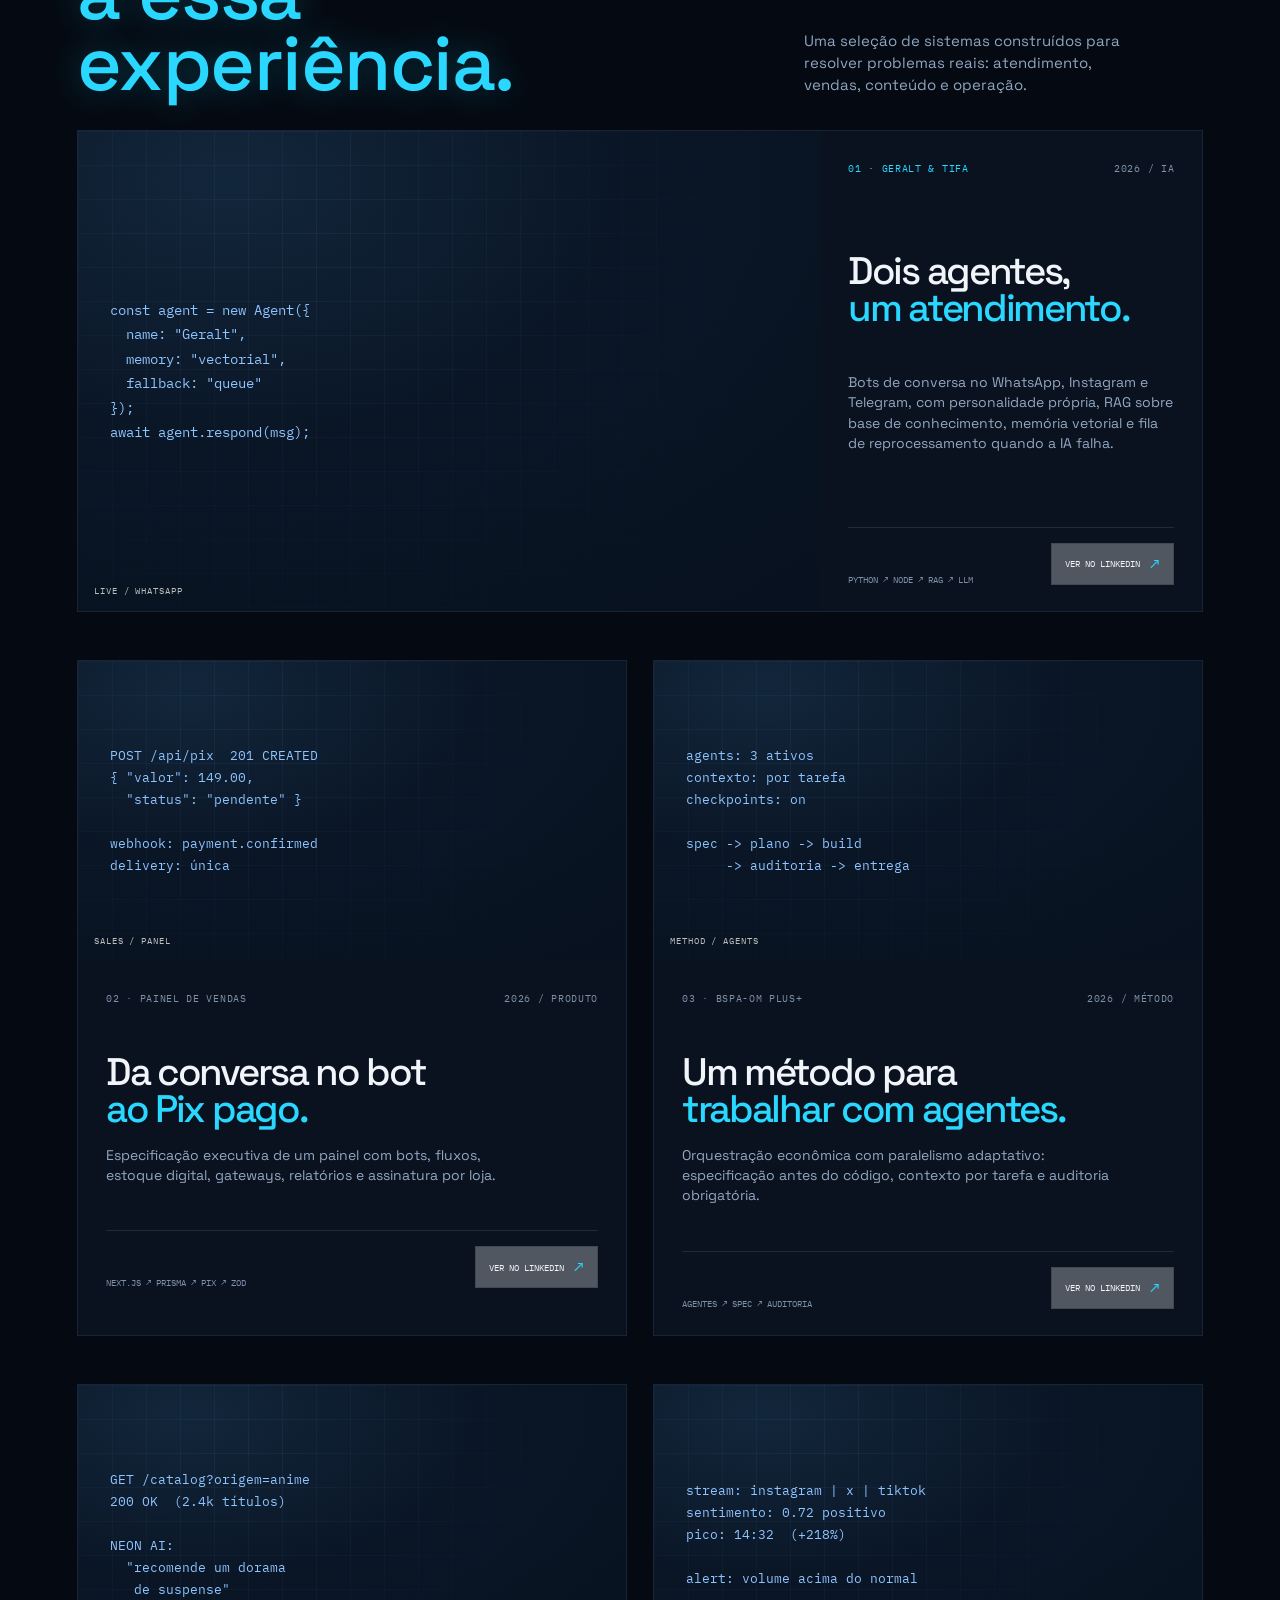
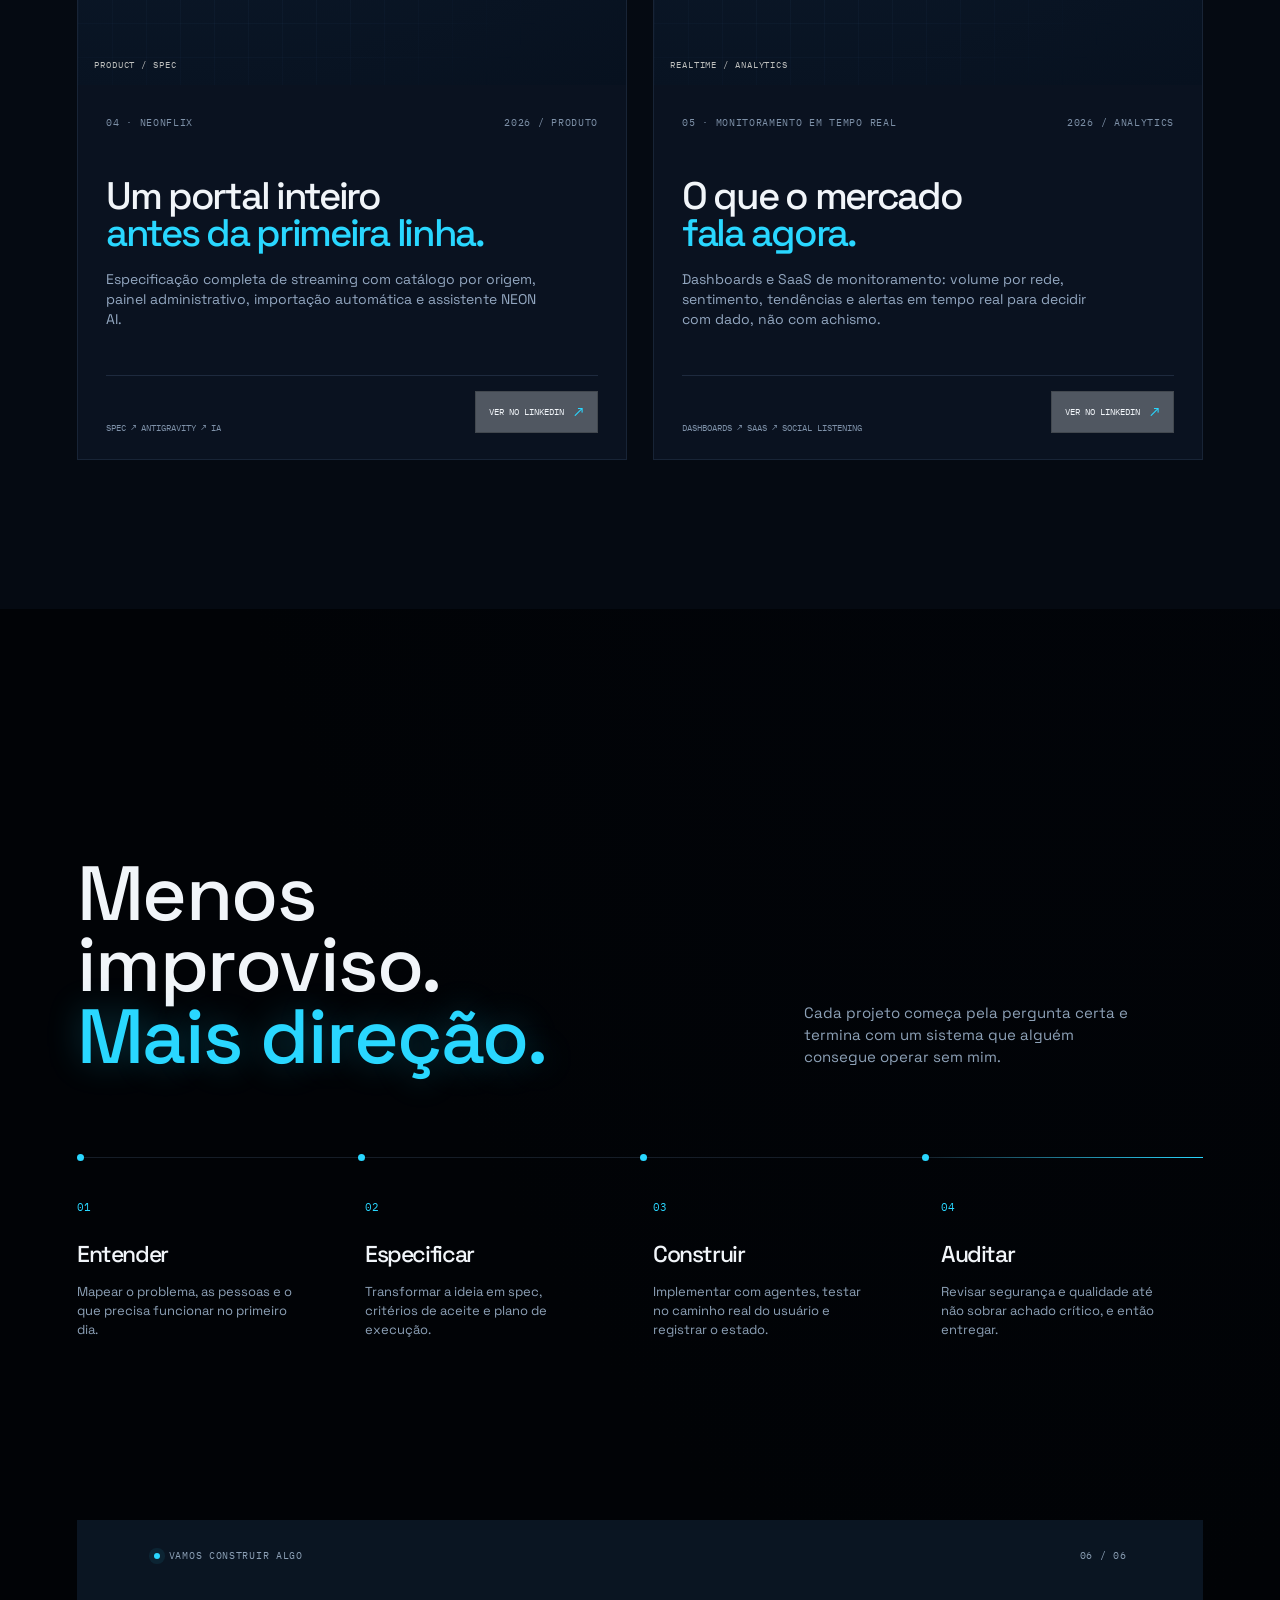
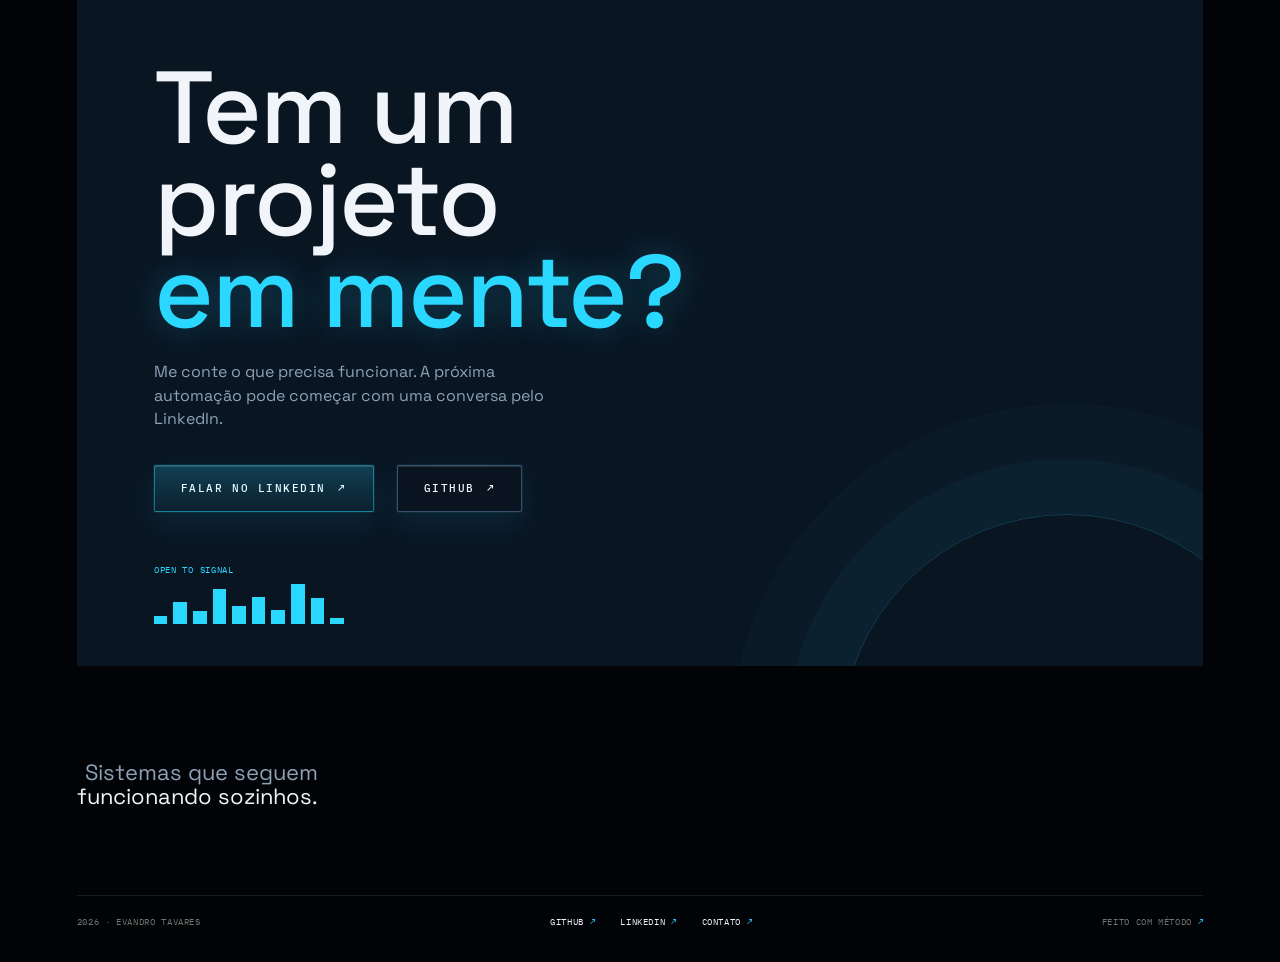
==== commit ac2b86a1: "fix: botao de compartilhar nao trava mais" ====
--- a/index.html
+++ b/index.html
@@ -284,6 +284,6 @@
         <p class="share-toast-inline" id="share-feedback" aria-live="polite"></p>
       </div>
     </div>
-    <script src="script.js?v=10"></script>
+    <script src="script.js?v=11"></script>
   </body>
 </html>
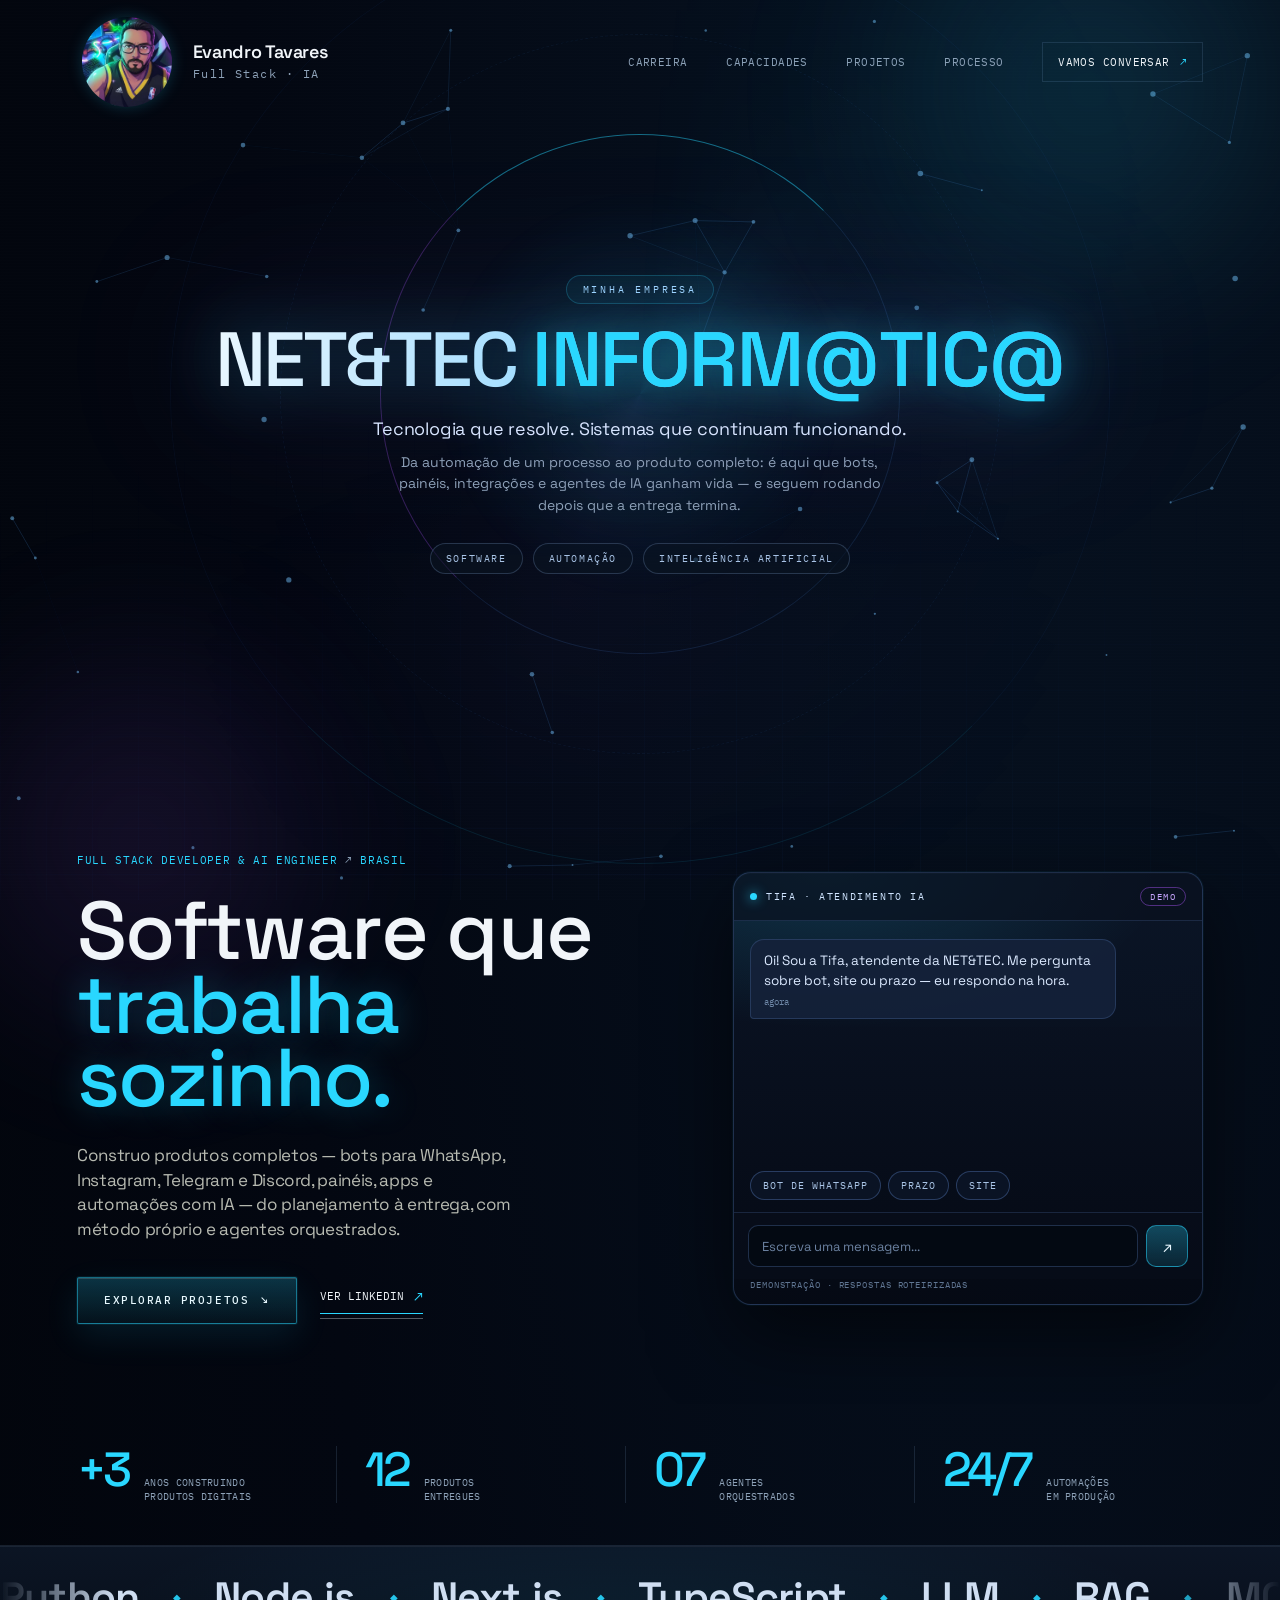
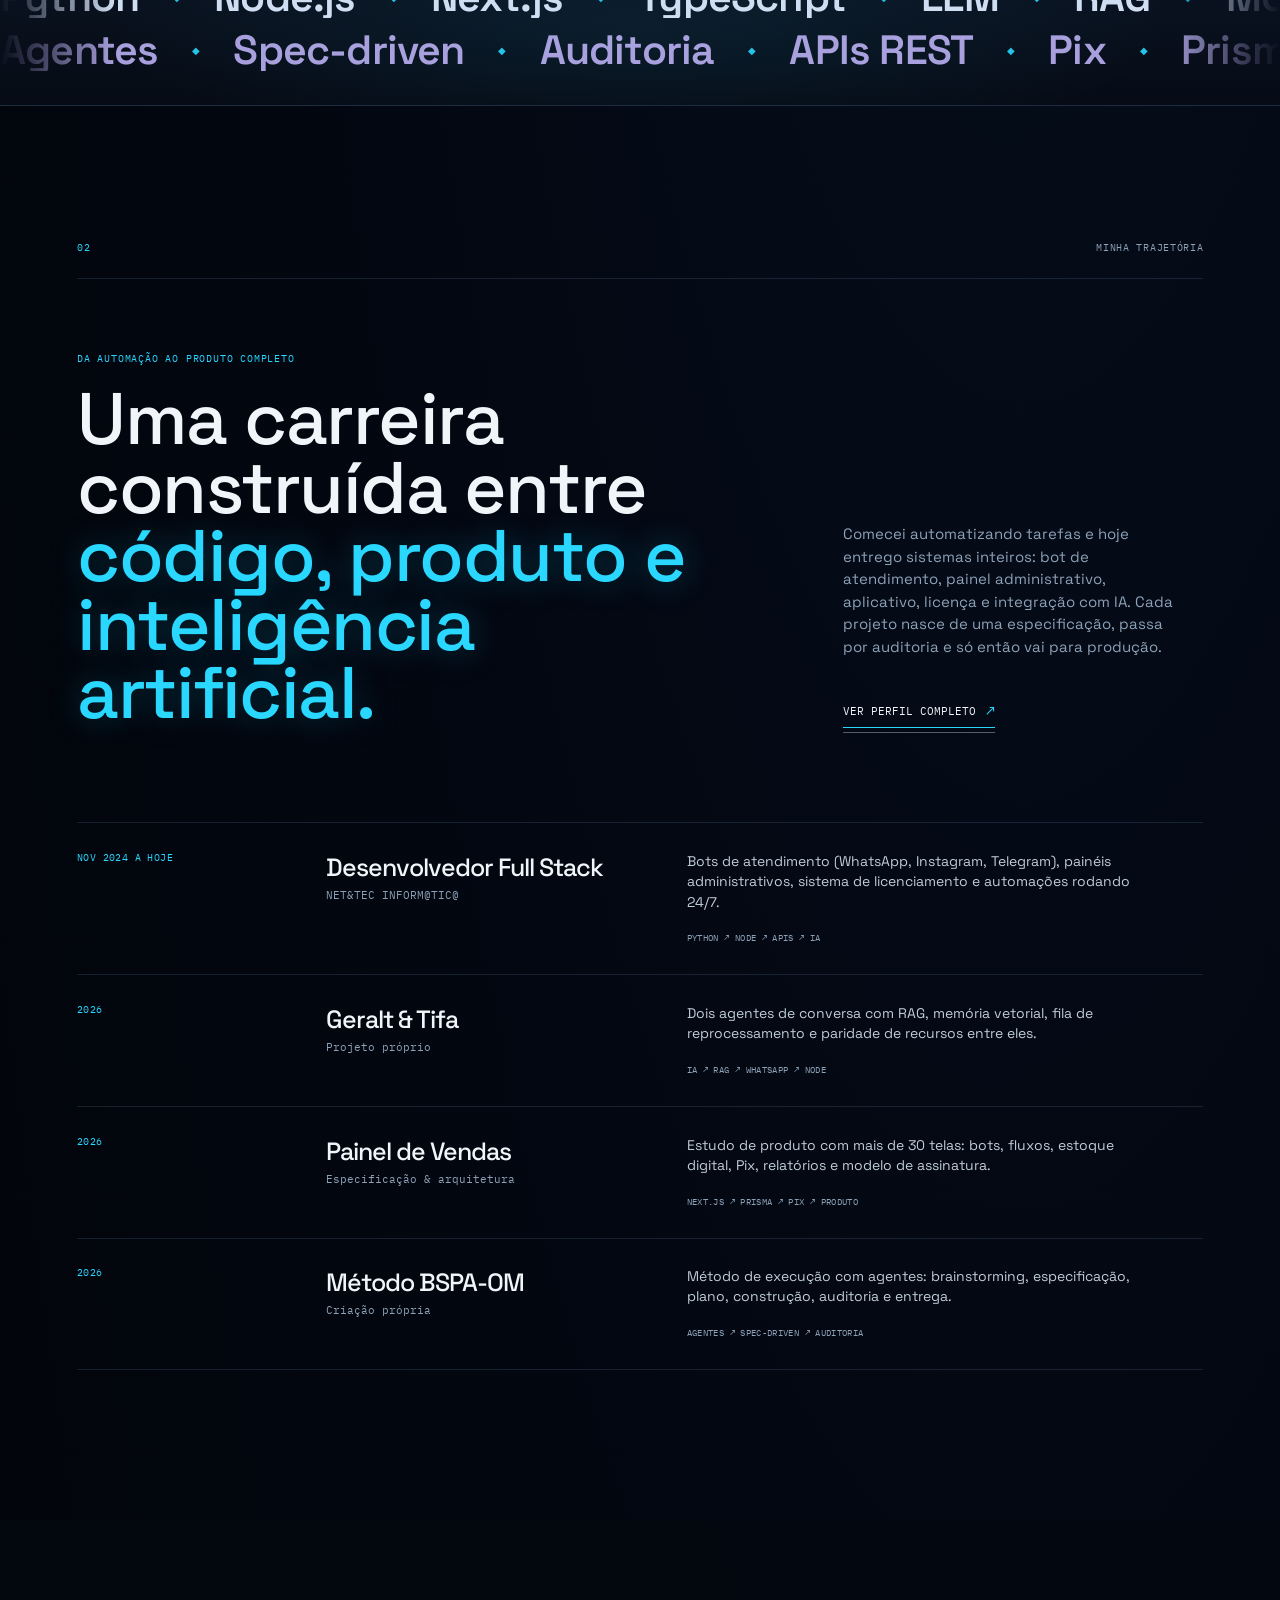
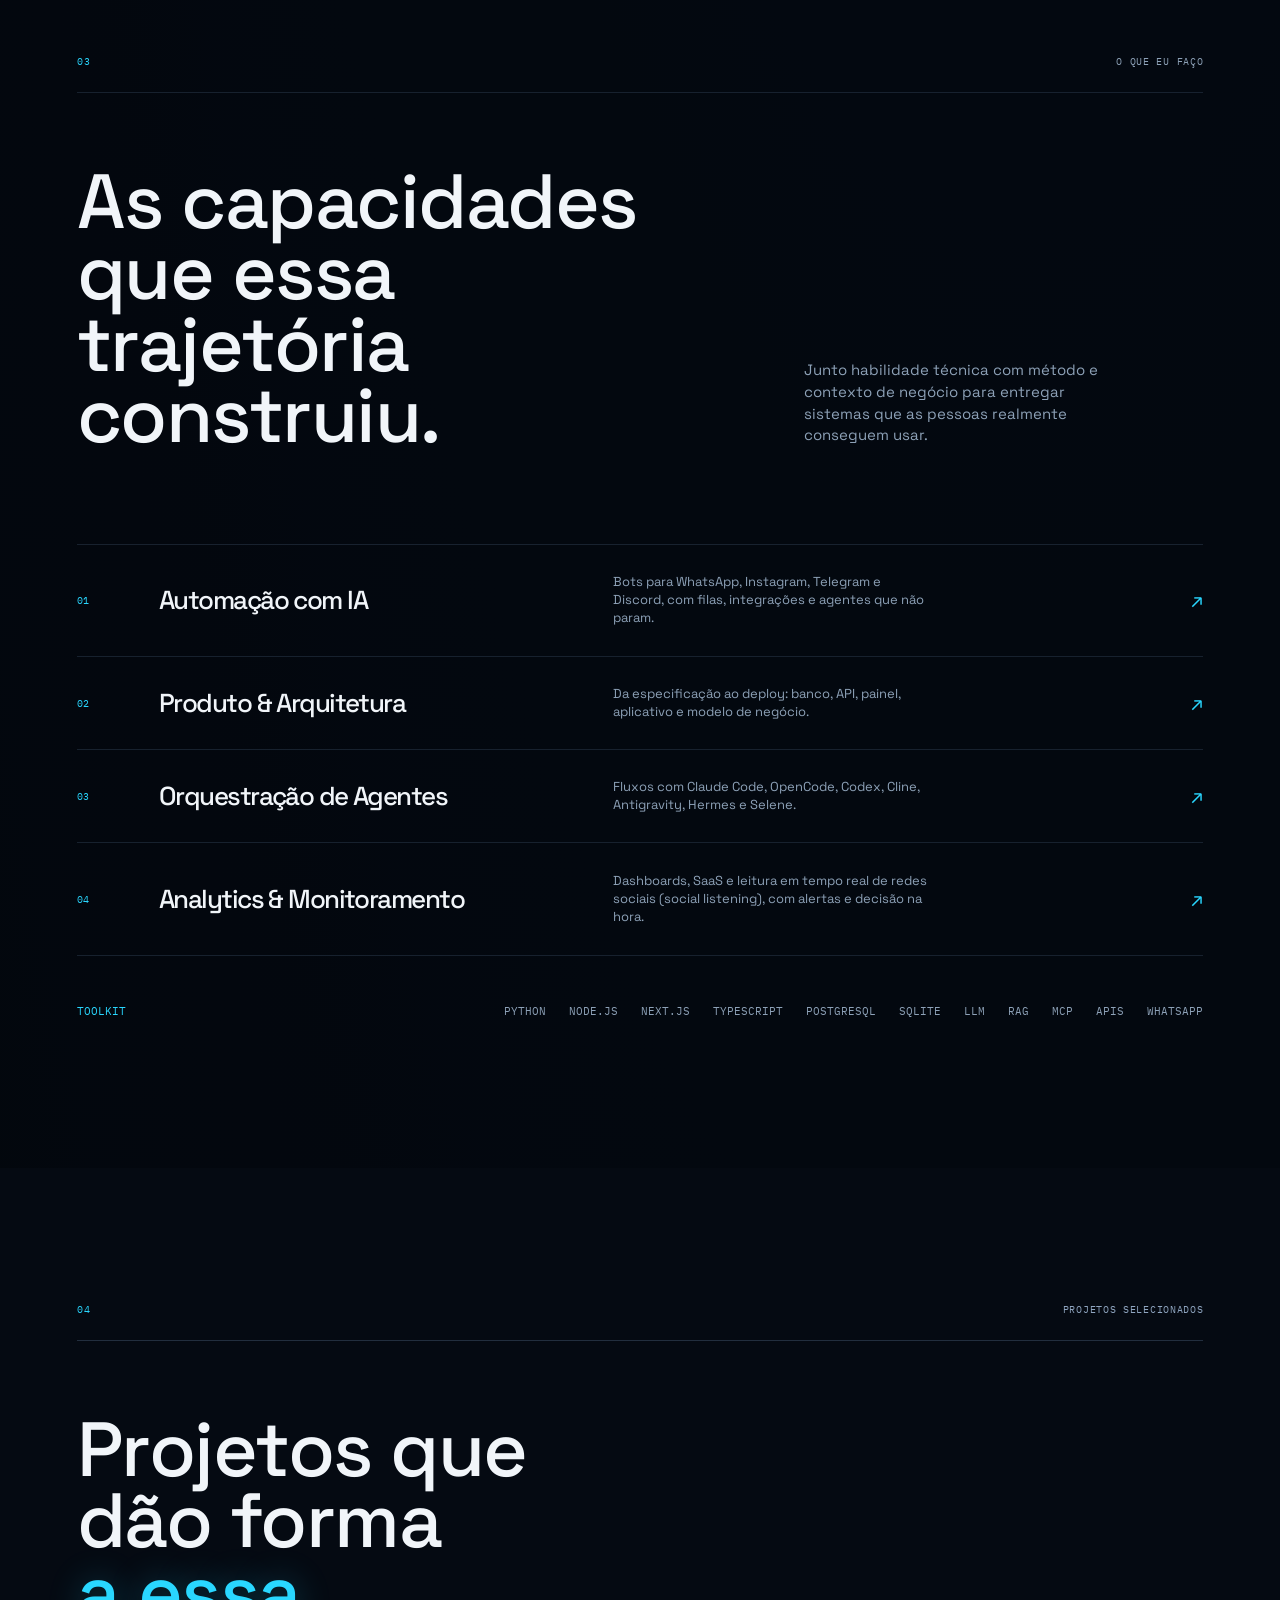
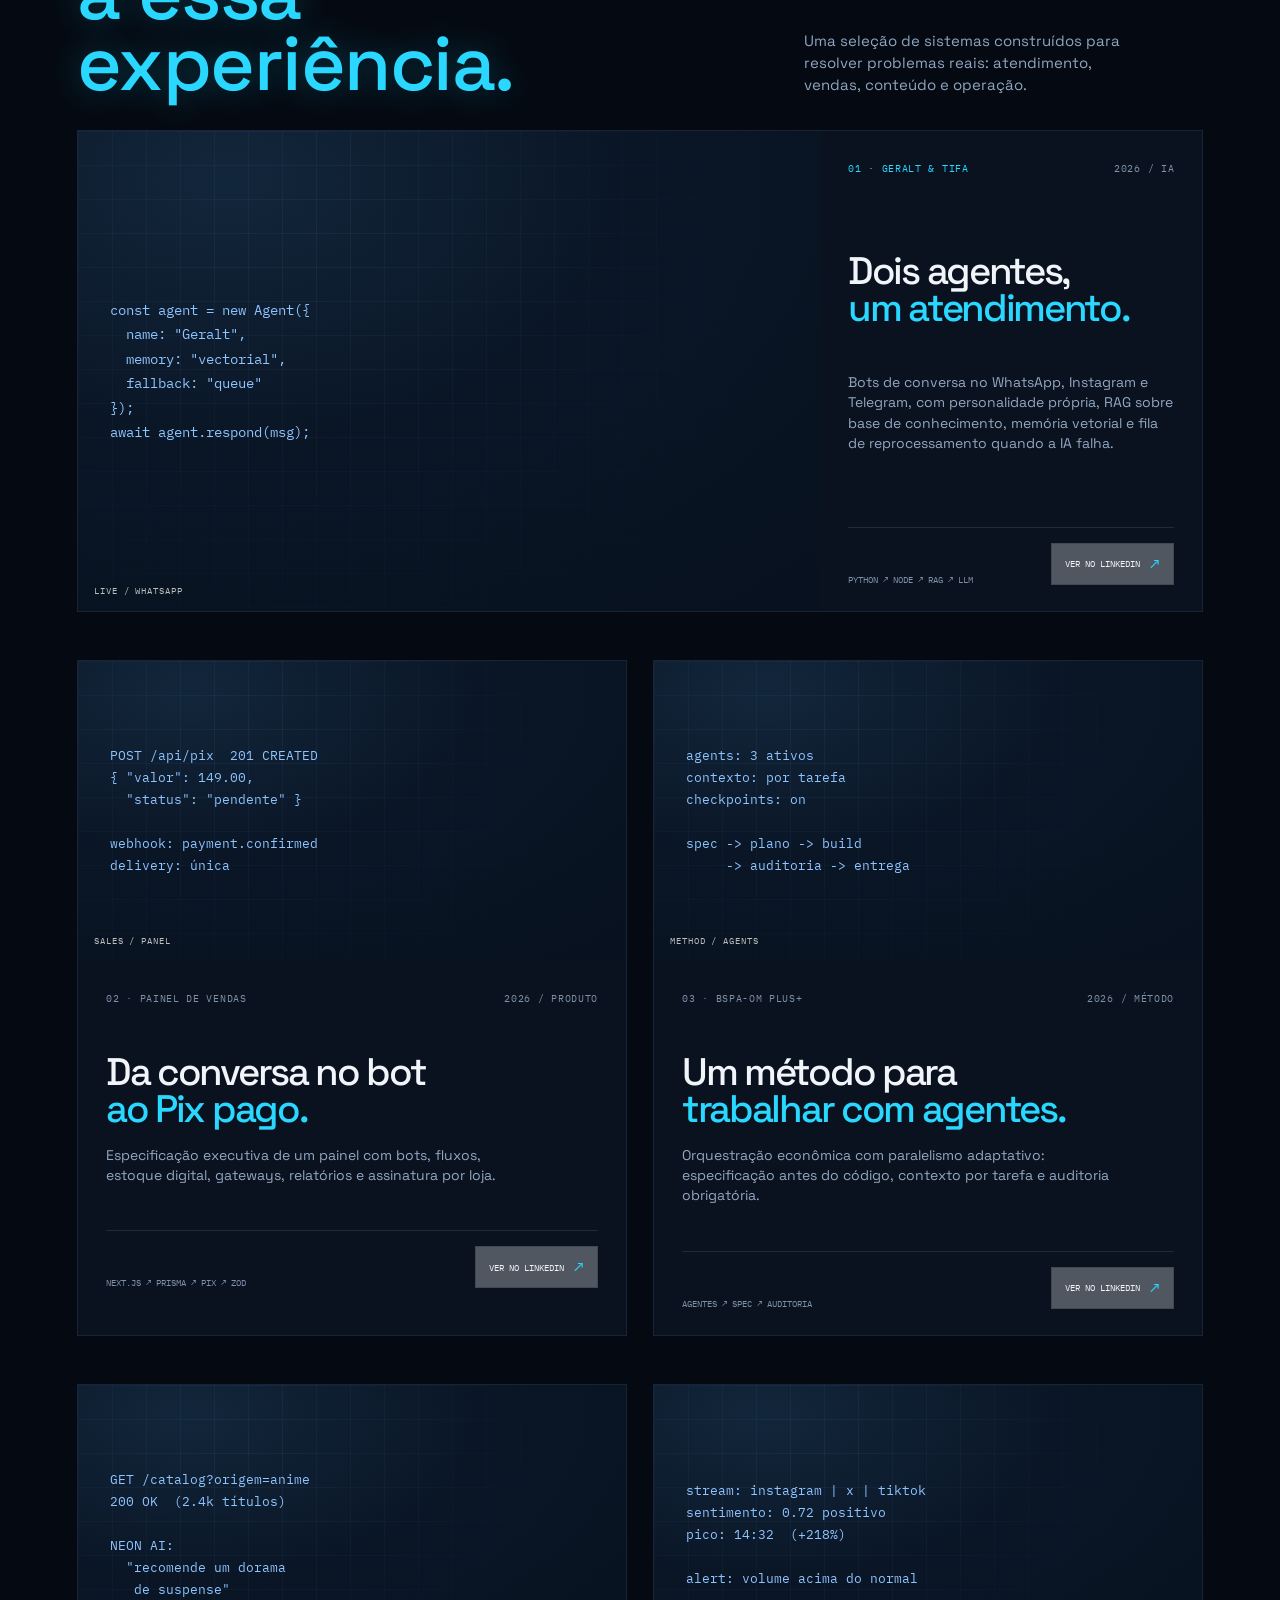
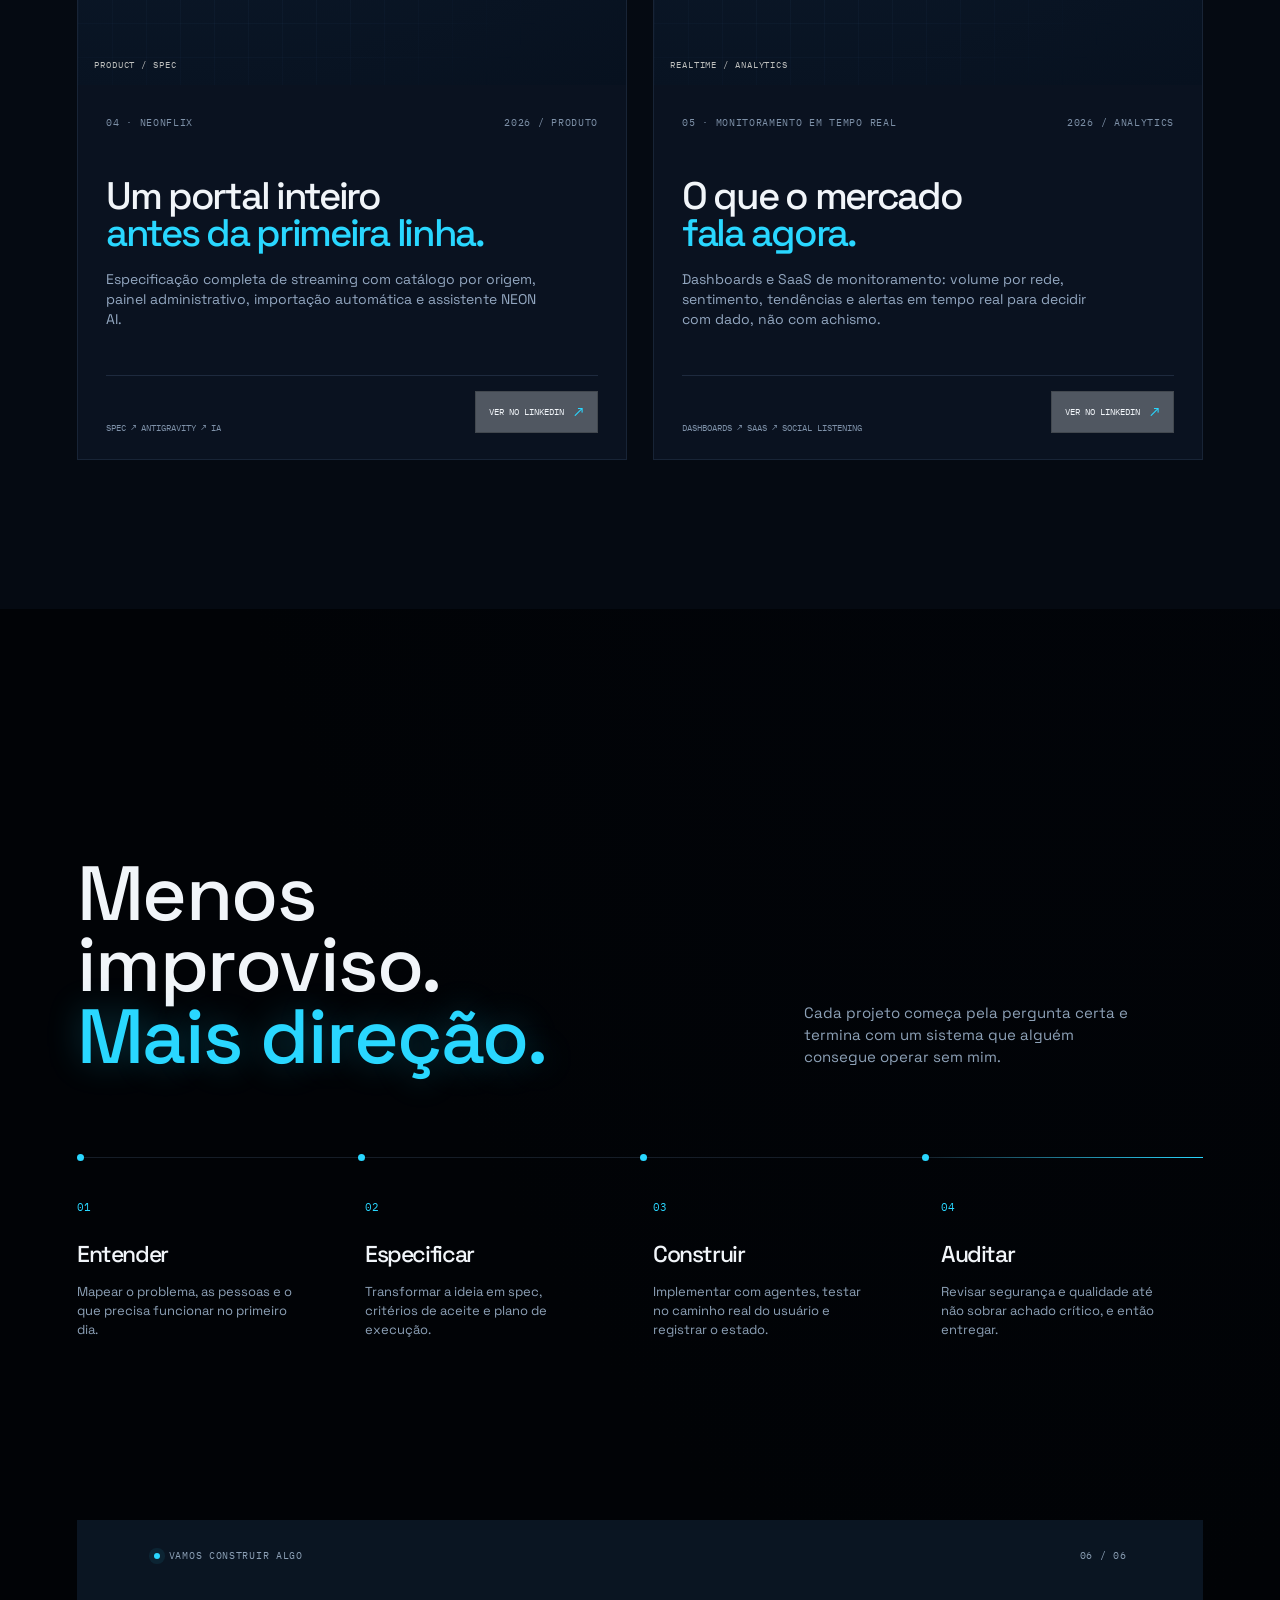
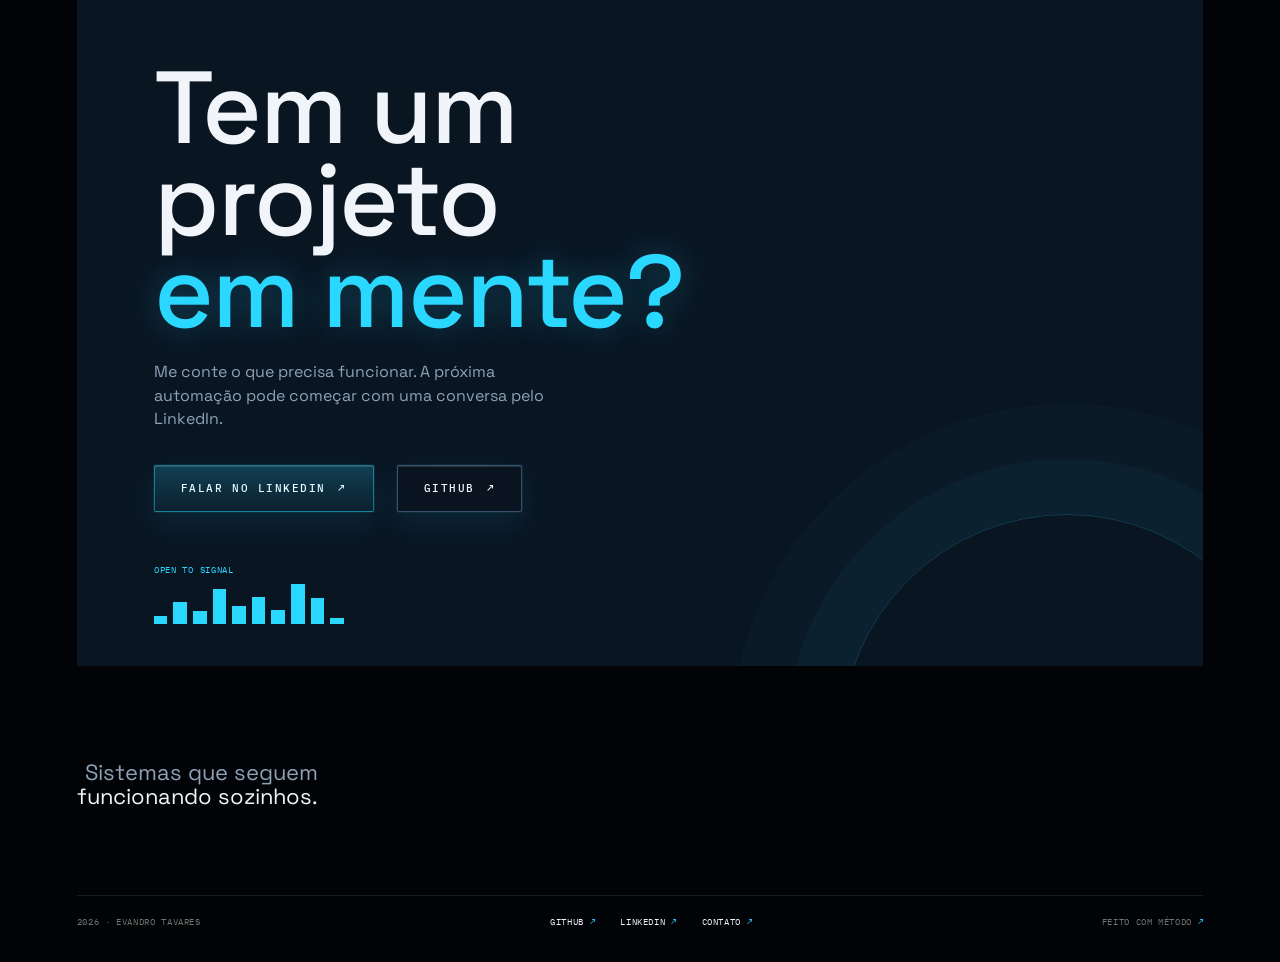
==== commit 7ef0f16a: "og image em jpg (mais leve)" ====
--- a/index.html
+++ b/index.html
@@ -9,12 +9,14 @@
     <meta property="og:description" content="Construo software que trabalha sozinho: bots, painéis, apps e automações com IA." />
     <meta property="og:type" content="website" />
     <meta property="og:url" content="https://portfolio.programer.site/" />
-    <meta property="og:image" content="https://portfolio.programer.site/assets/og-card.png" />
+    <meta property="og:image" content="https://portfolio.programer.site/assets/og-card.jpg" />
     <meta property="og:image:width" content="1200" />
     <meta property="og:image:height" content="630" />
     <meta property="og:image:alt" content="Evandro Tavares - Full Stack e IA" />
     <meta name="twitter:card" content="summary_large_image" />
-    <meta name="twitter:image" content="https://portfolio.programer.site/assets/og-card.png" />
+    <meta property="og:type" content="website" />
+    <meta property="og:site_name" content="Evandro Tavares | Portfolio" />
+    <meta name="twitter:image" content="https://portfolio.programer.site/assets/og-card.jpg" />
     <link rel="canonical" href="https://portfolio.programer.site/" />
     <title>Evandro Tavares | Full Stack &amp; IA</title>
     <link rel="icon" type="image/jpeg" href="assets/fotoperfil.jpg" />
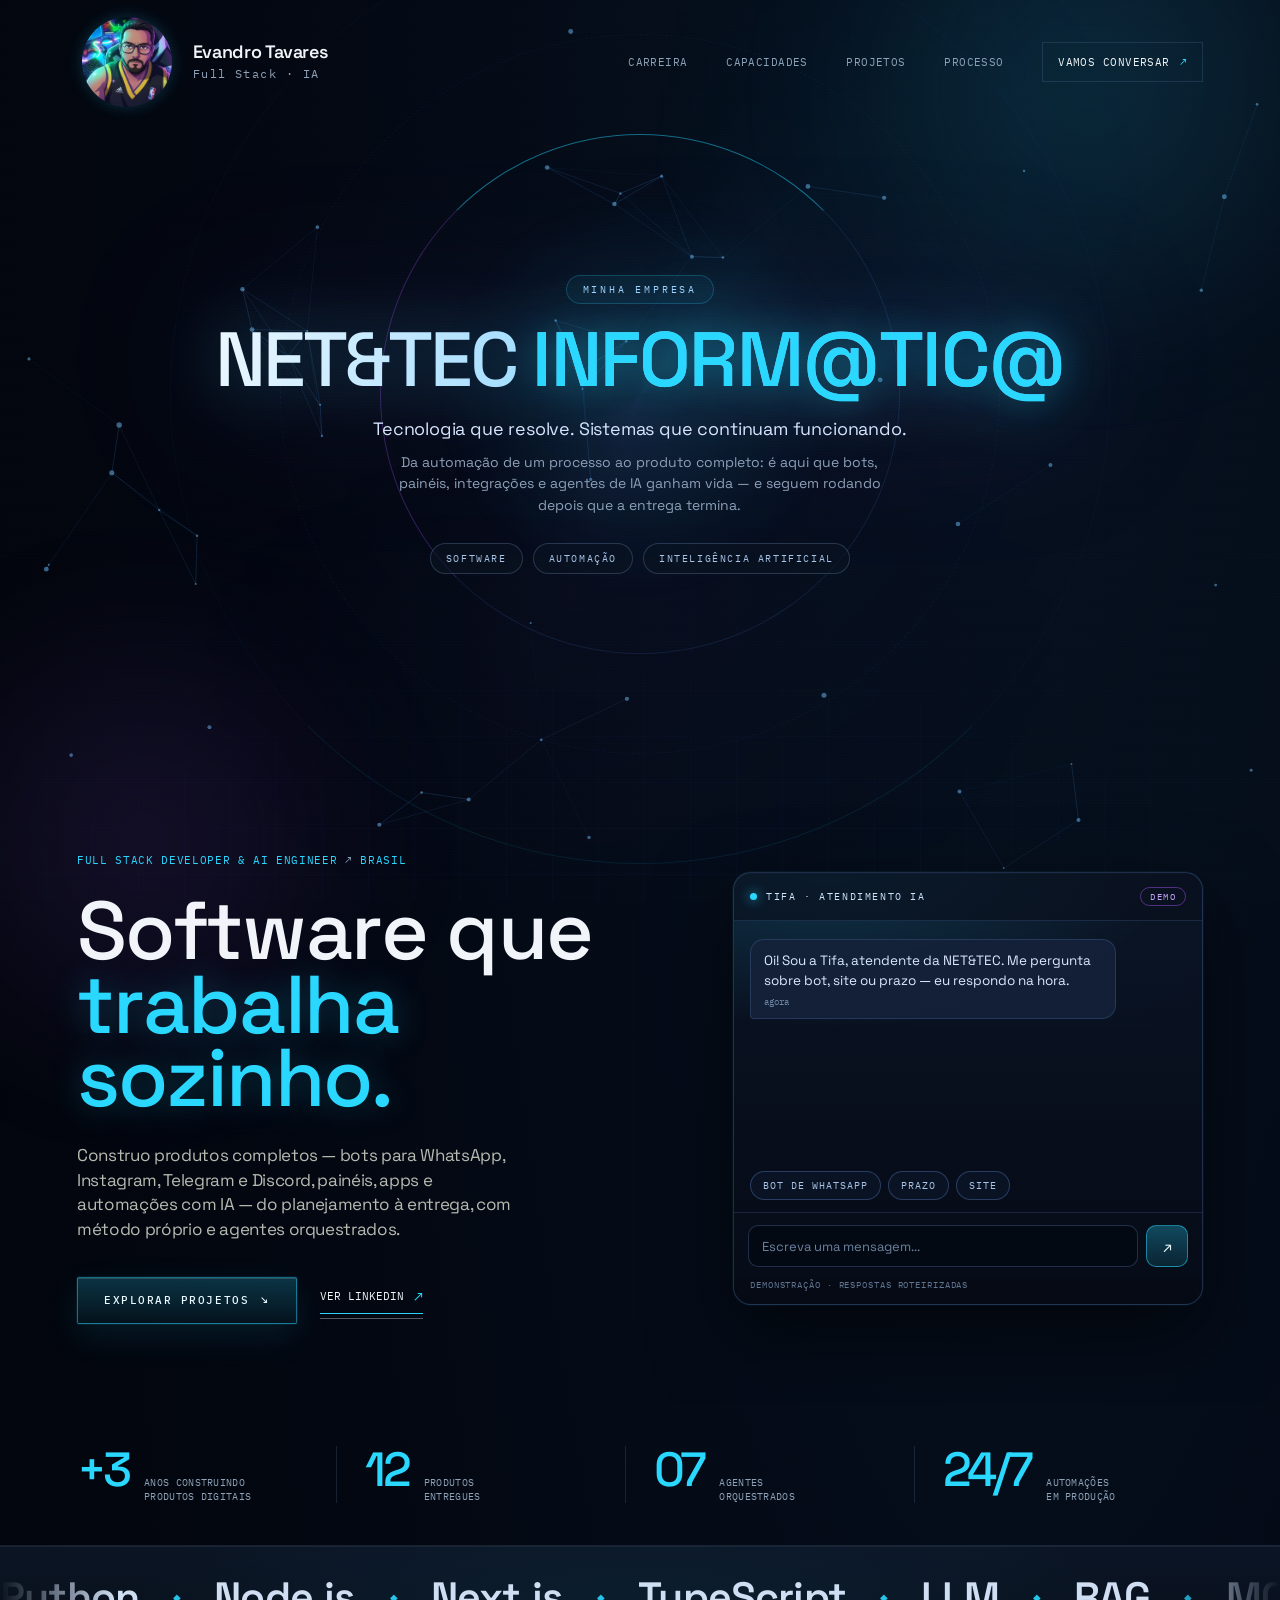
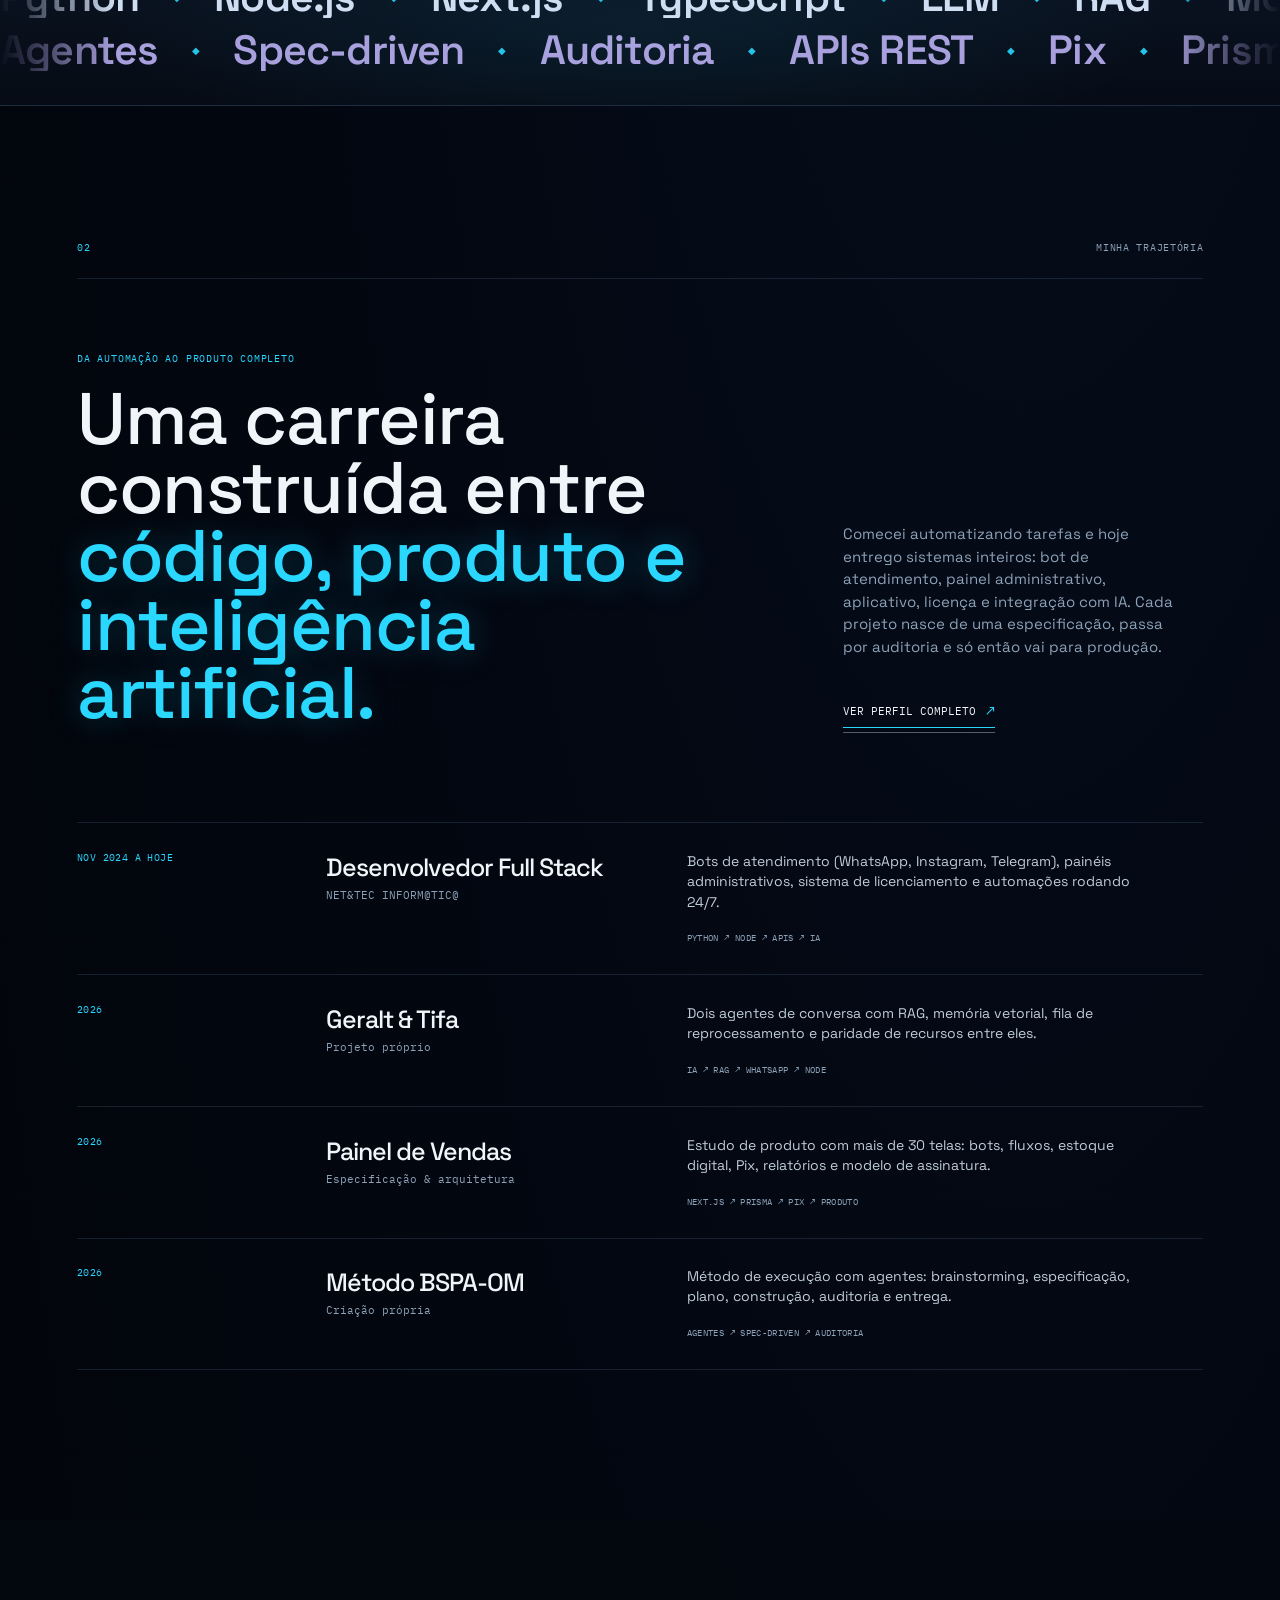
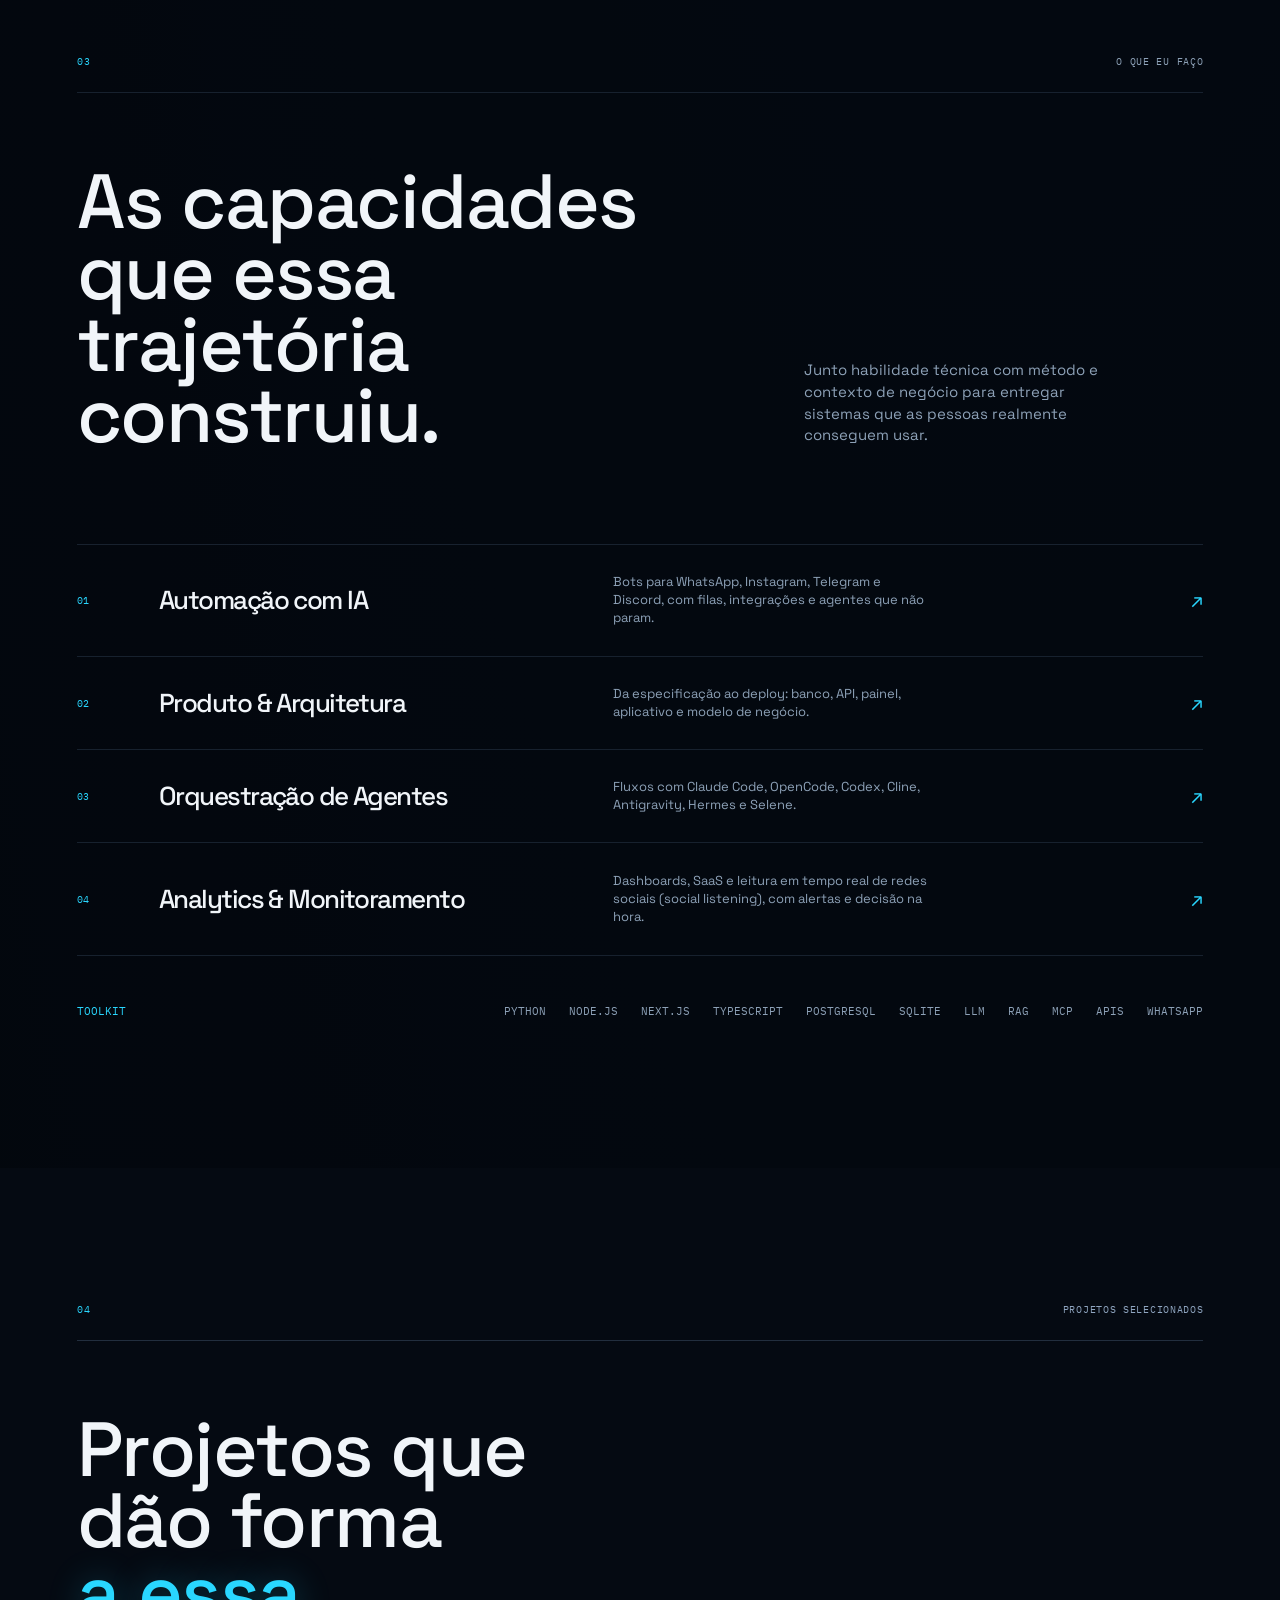
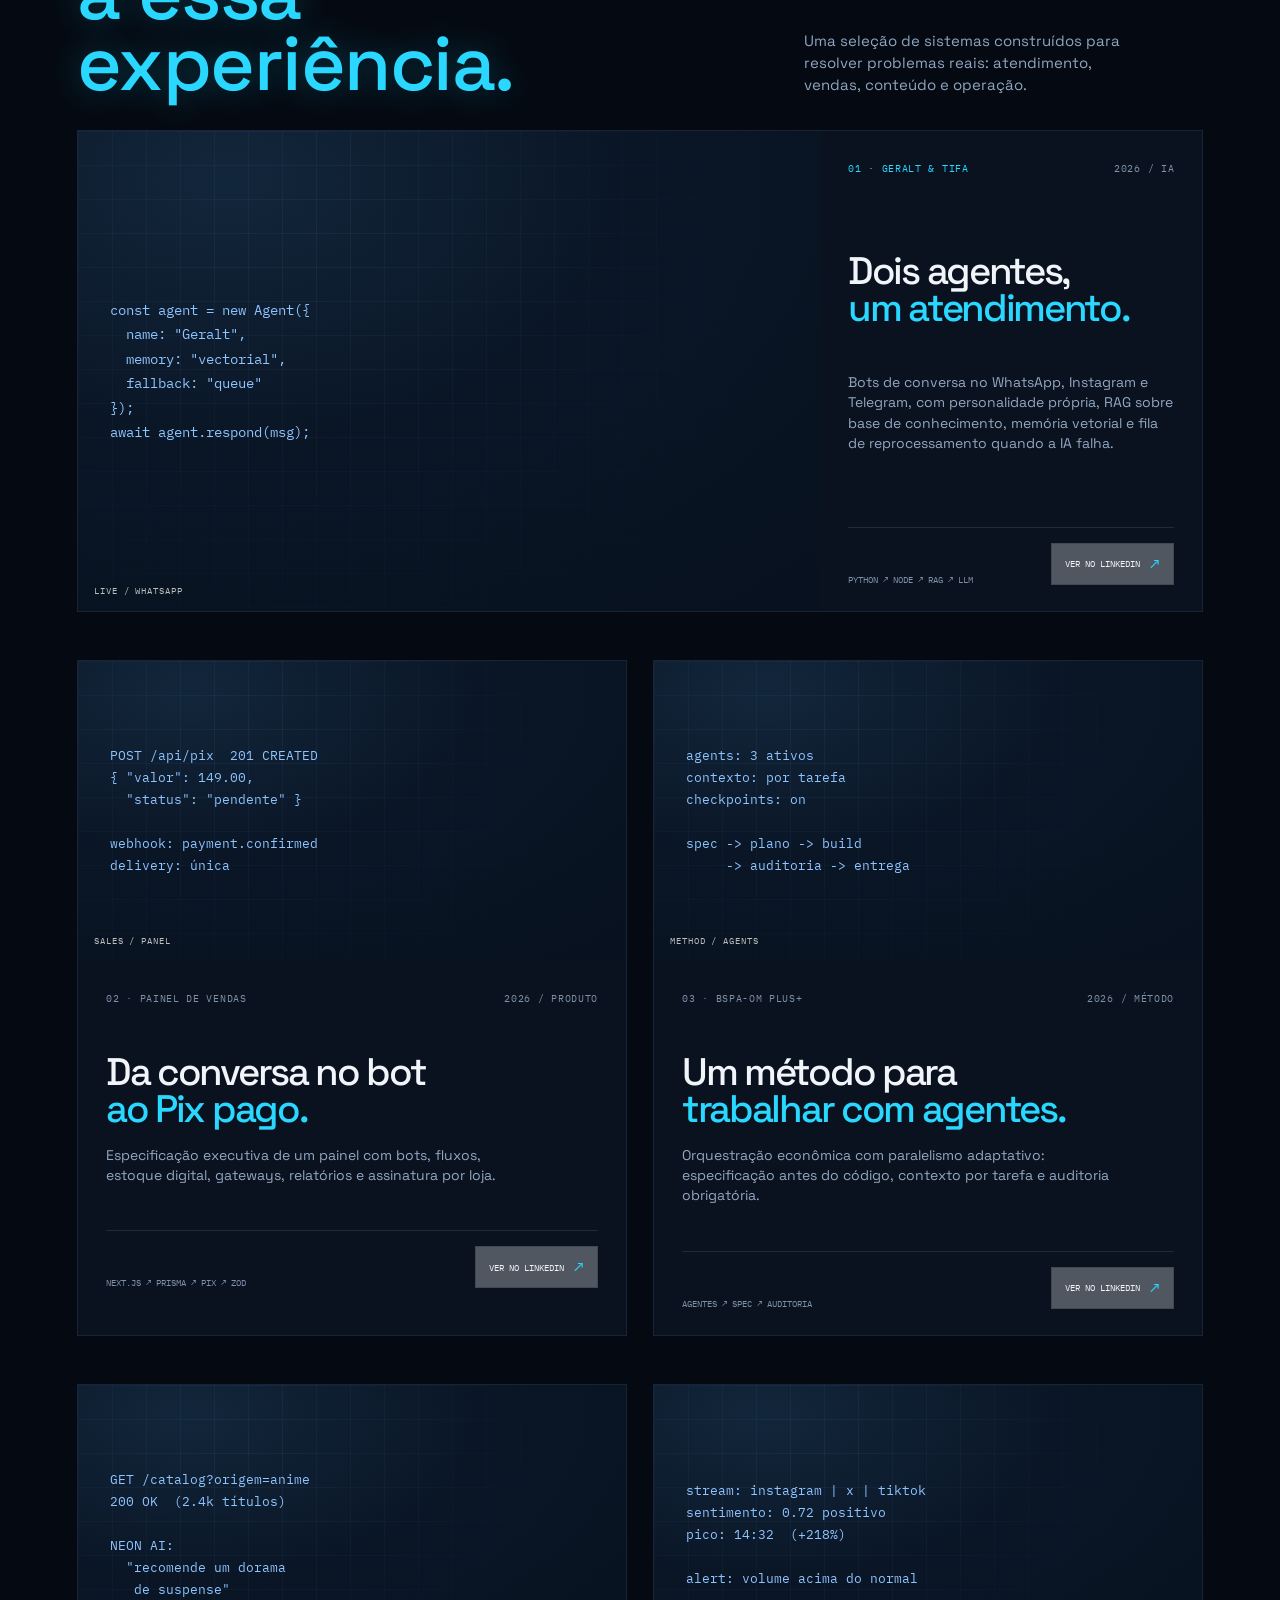
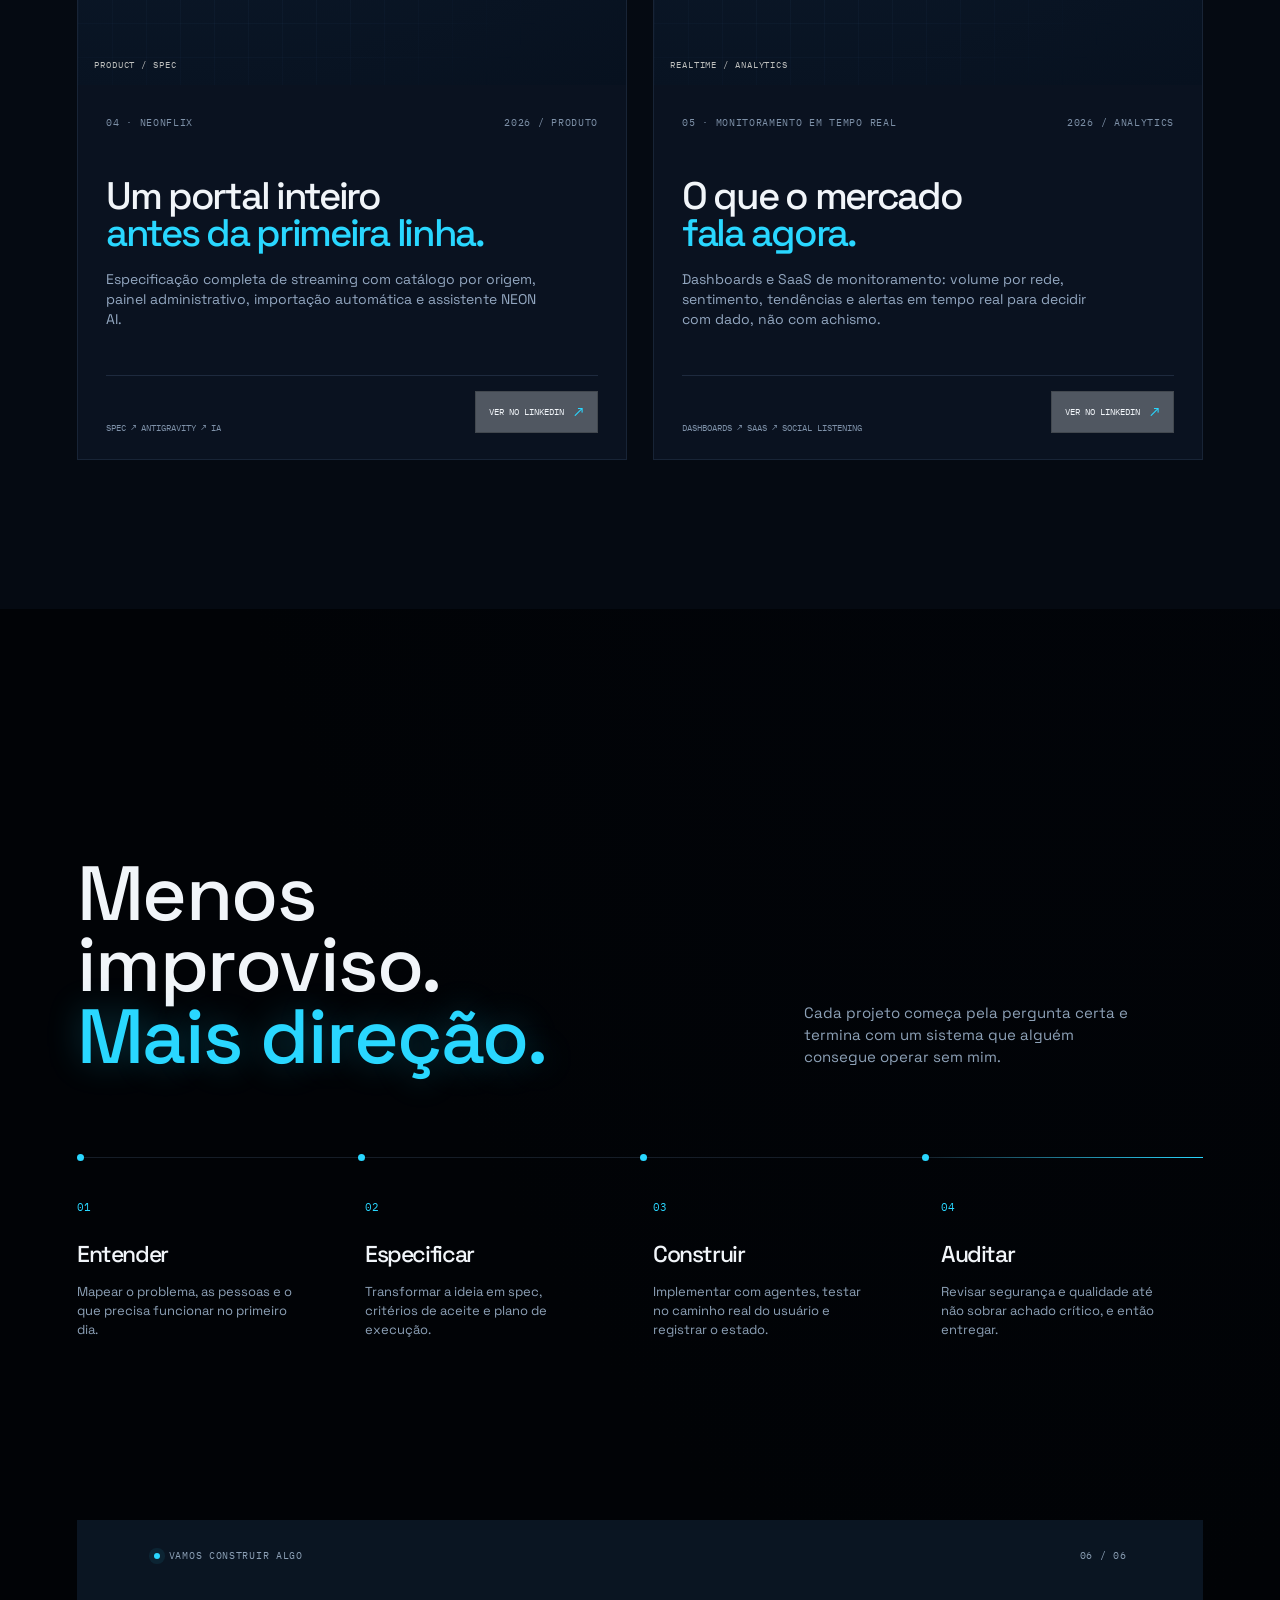
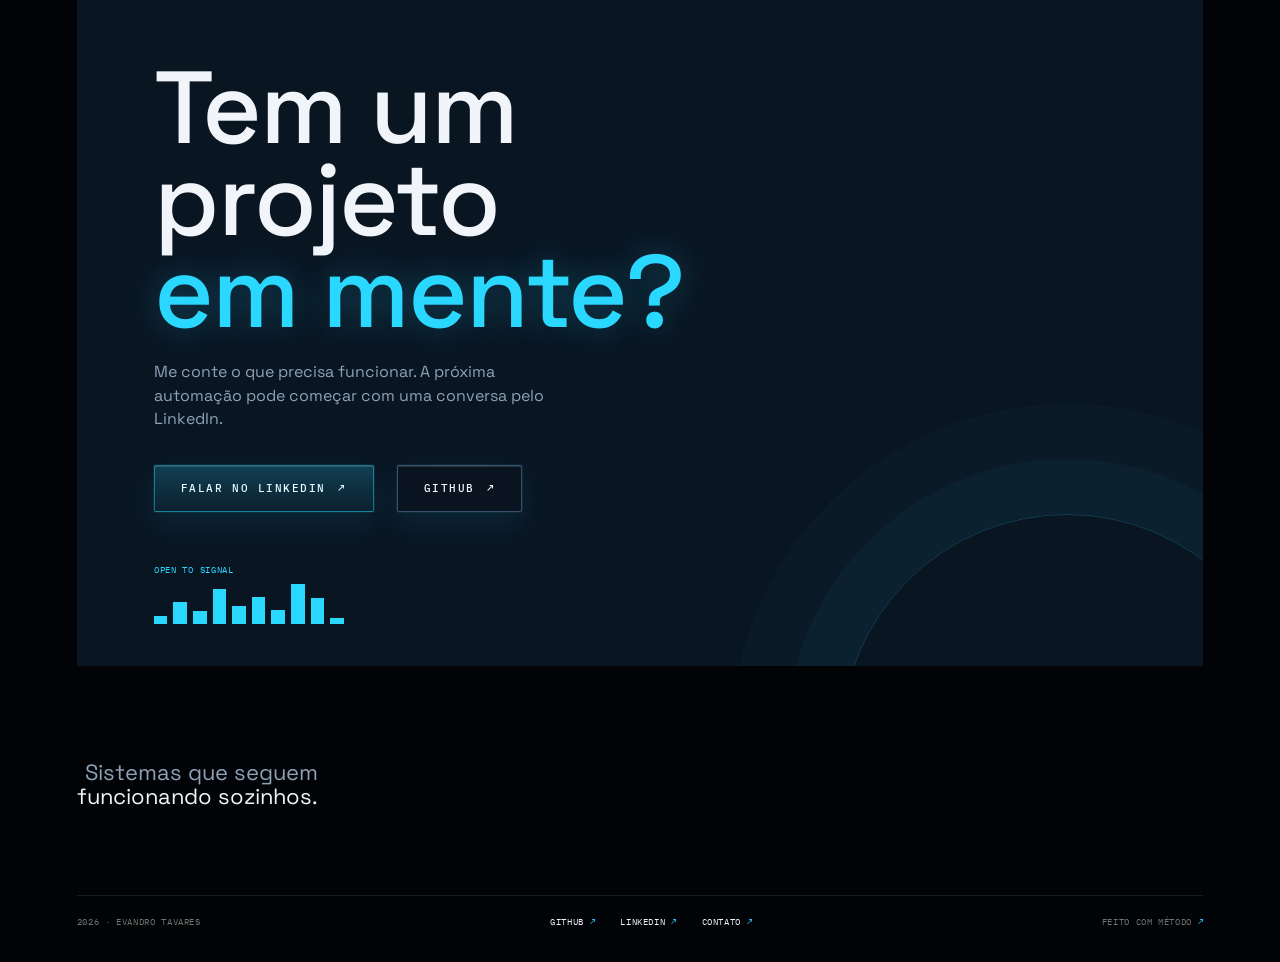
==== commit 8a527de9: "share simples sem travas + og:image:type" ====
--- a/index.html
+++ b/index.html
@@ -10,6 +10,7 @@
     <meta property="og:type" content="website" />
     <meta property="og:url" content="https://portfolio.programer.site/" />
     <meta property="og:image" content="https://portfolio.programer.site/assets/og-card.jpg" />
+    <meta property="og:image:type" content="image/jpeg" />
     <meta property="og:image:width" content="1200" />
     <meta property="og:image:height" content="630" />
     <meta property="og:image:alt" content="Evandro Tavares - Full Stack e IA" />
@@ -286,6 +287,6 @@
         <p class="share-toast-inline" id="share-feedback" aria-live="polite"></p>
       </div>
     </div>
-    <script src="script.js?v=11"></script>
+    <script src="script.js?v=12"></script>
   </body>
 </html>
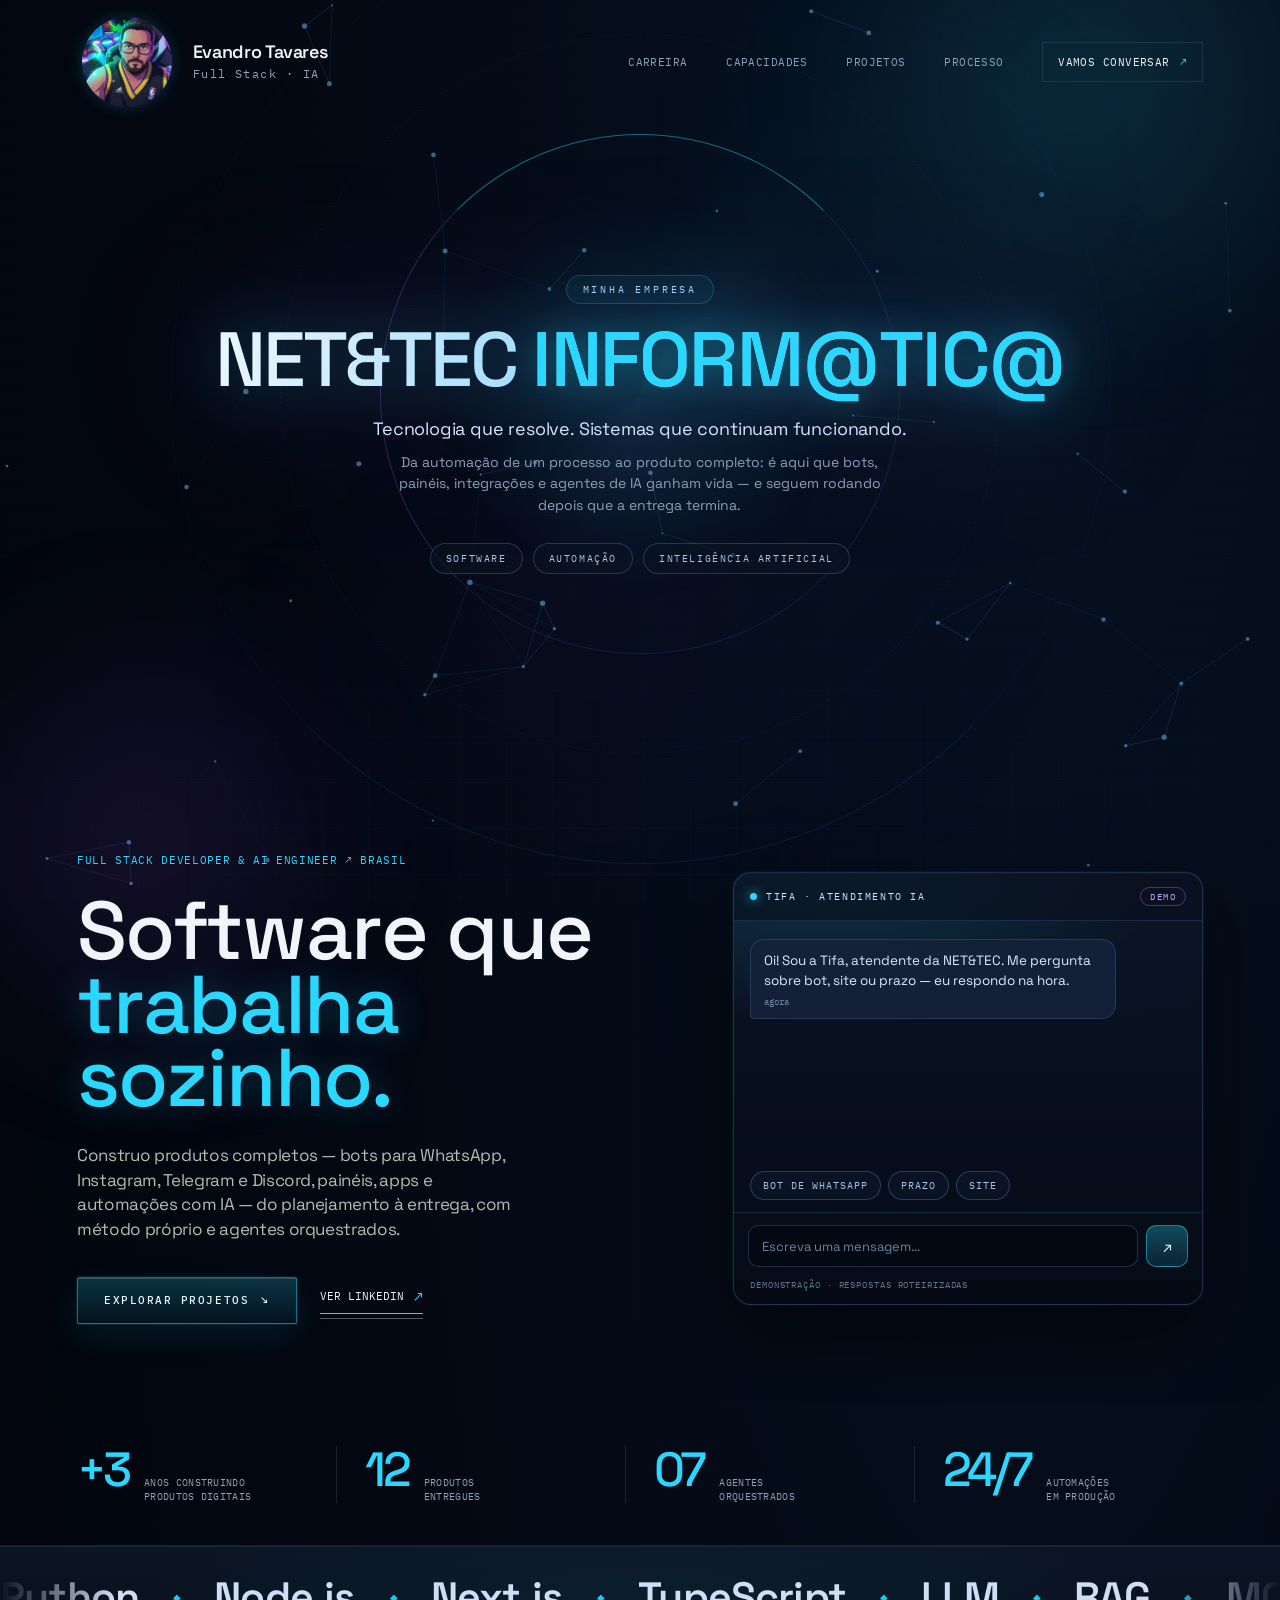
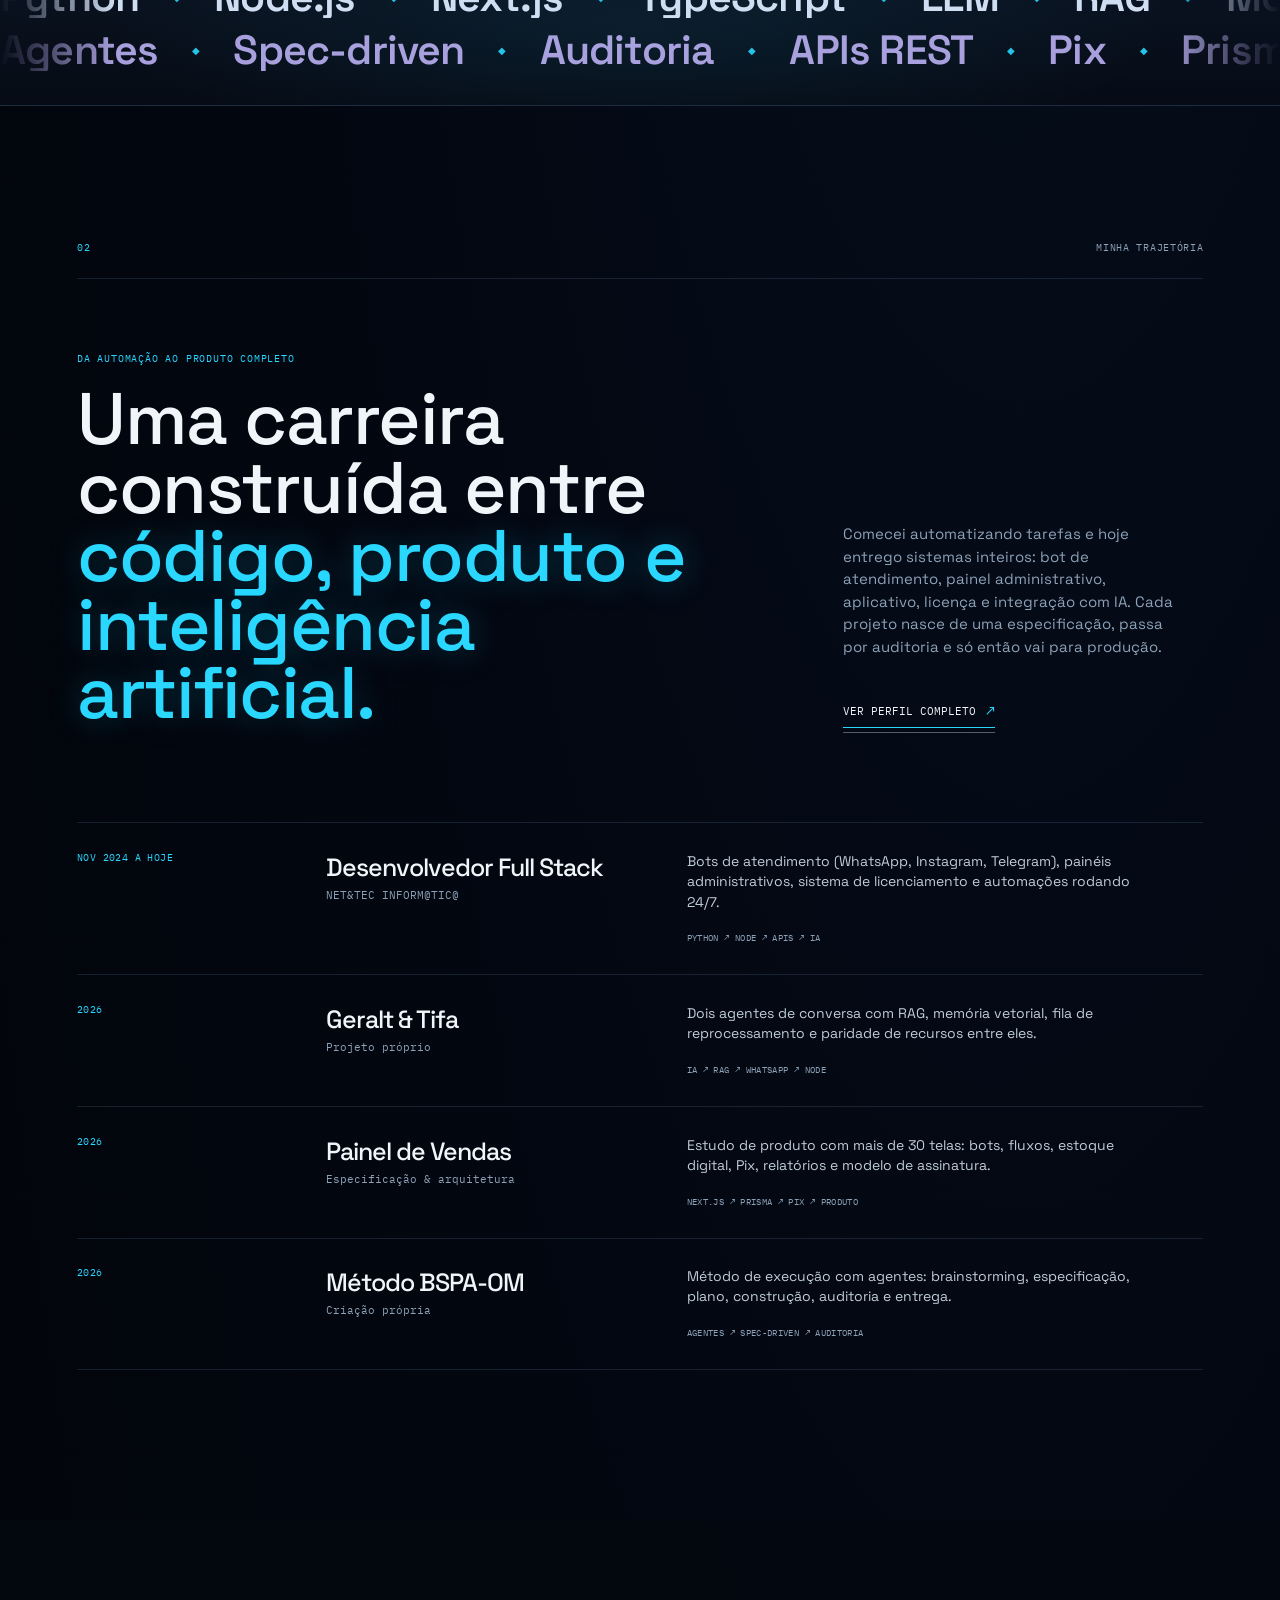
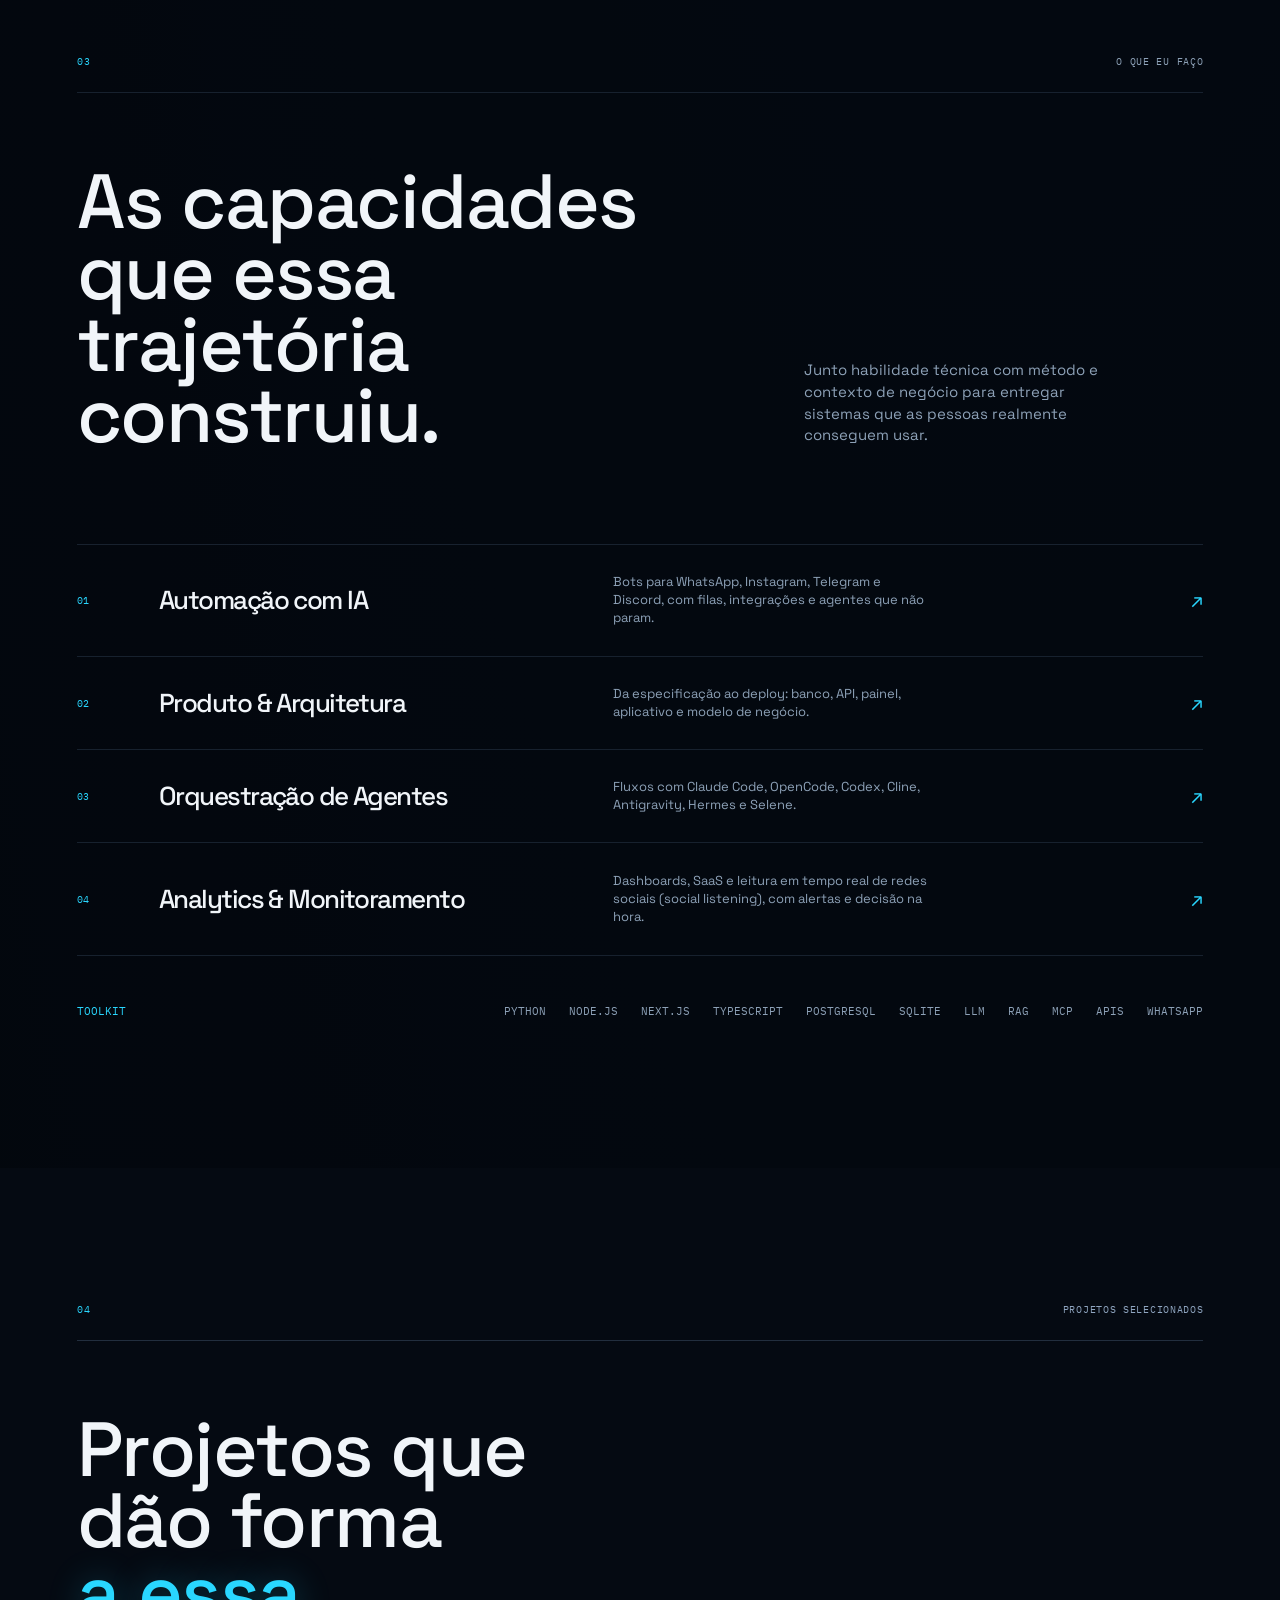
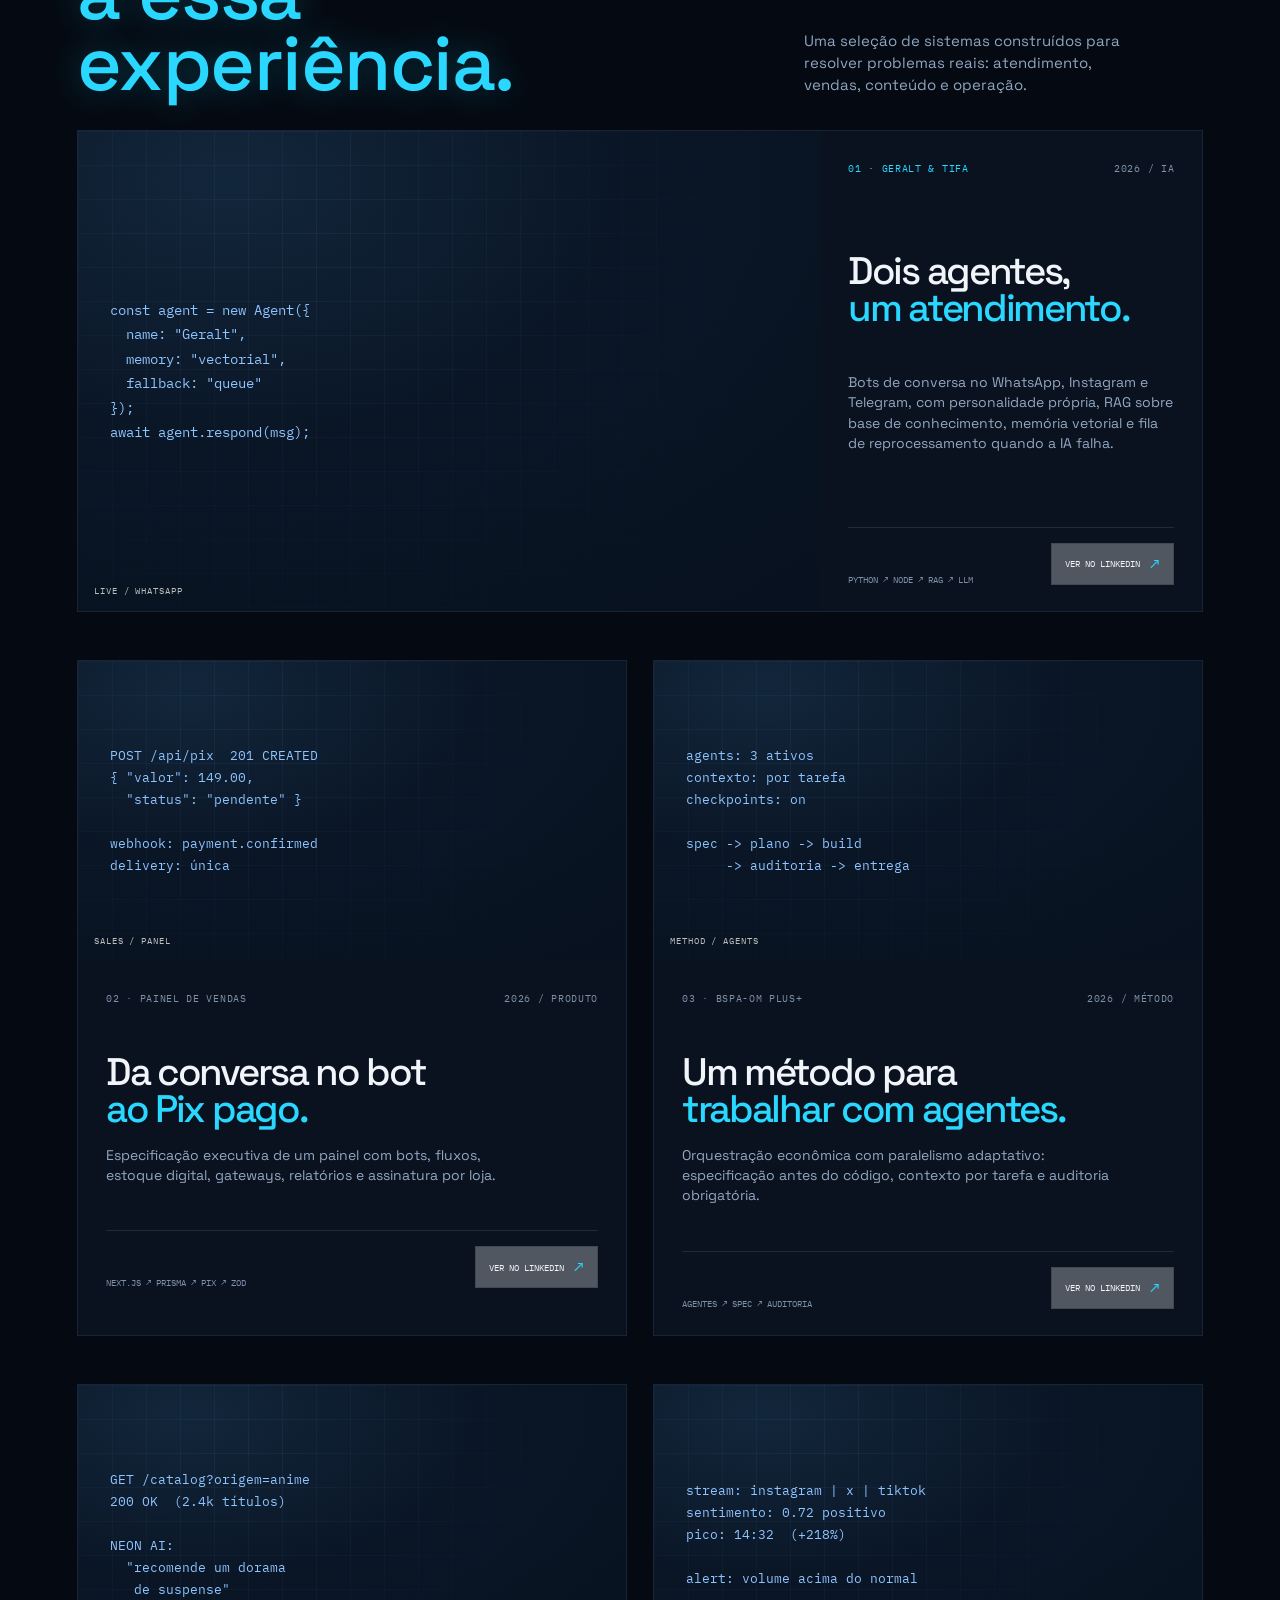
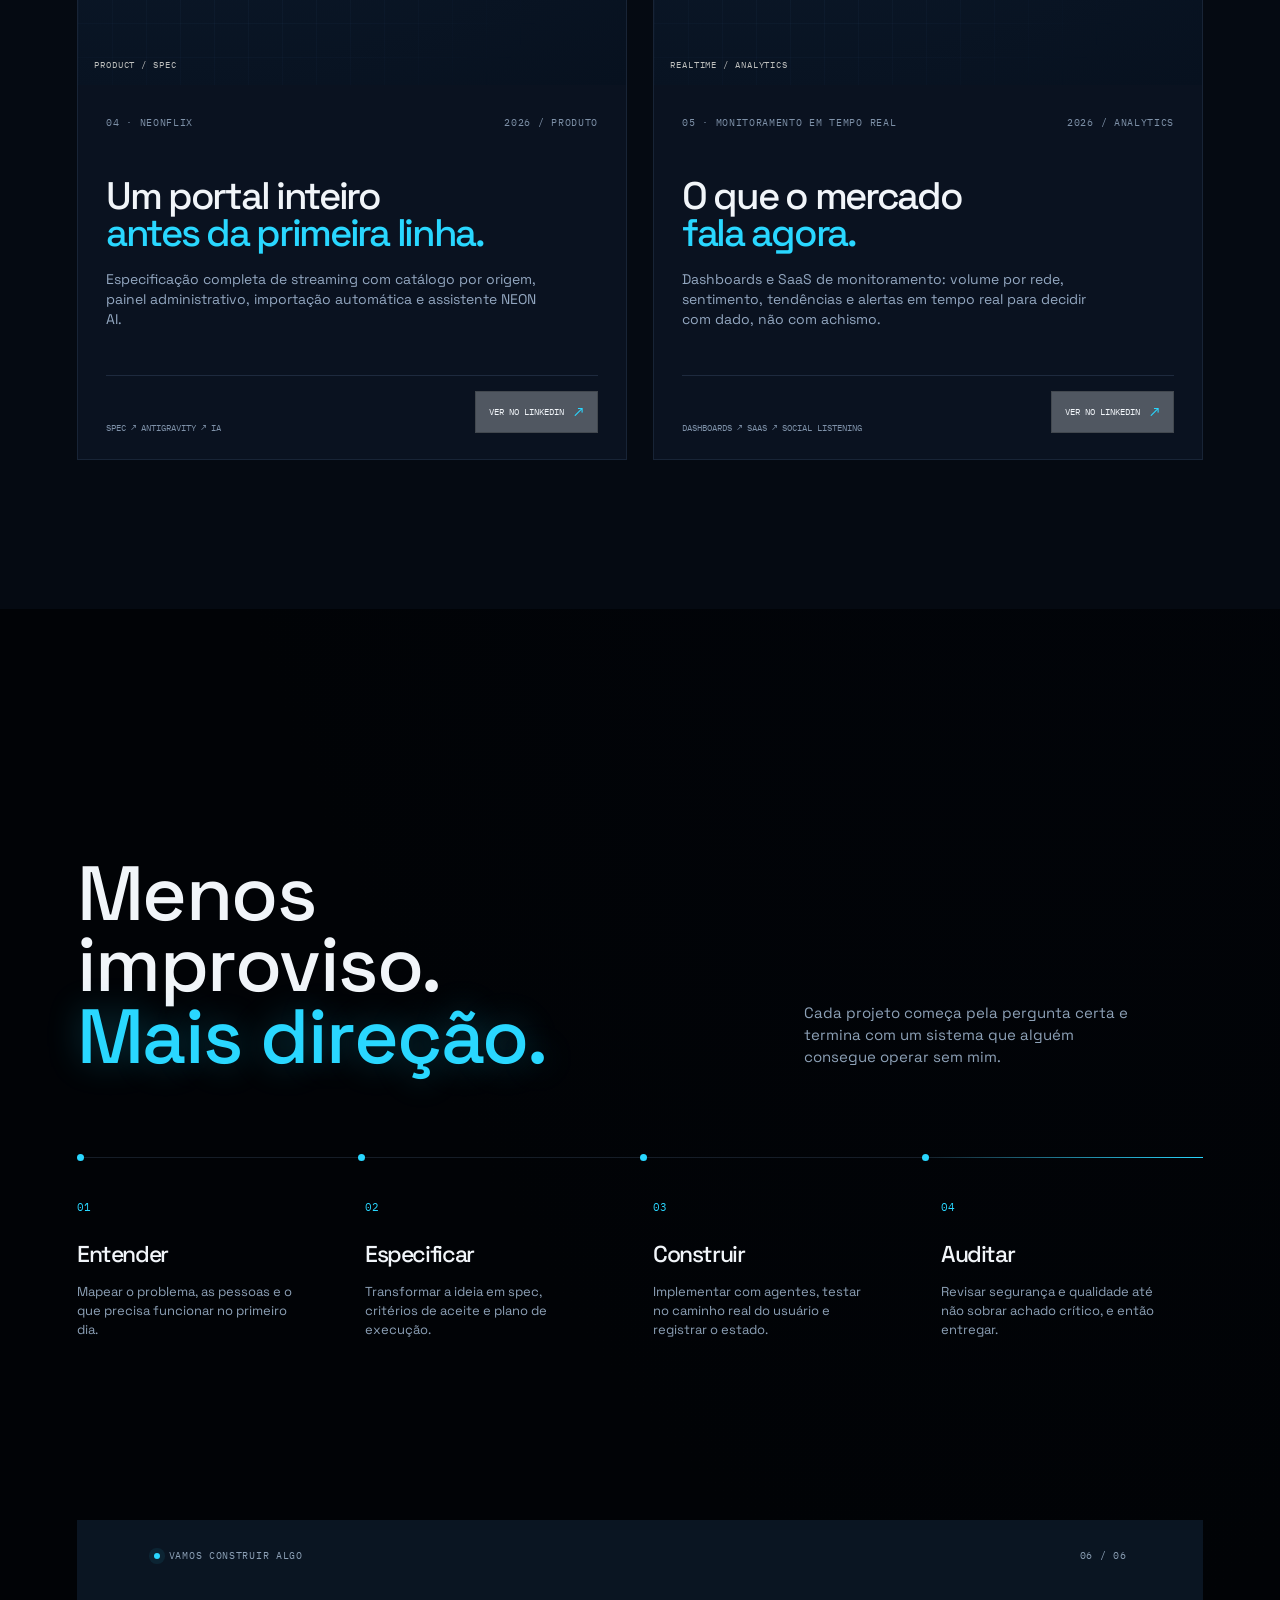
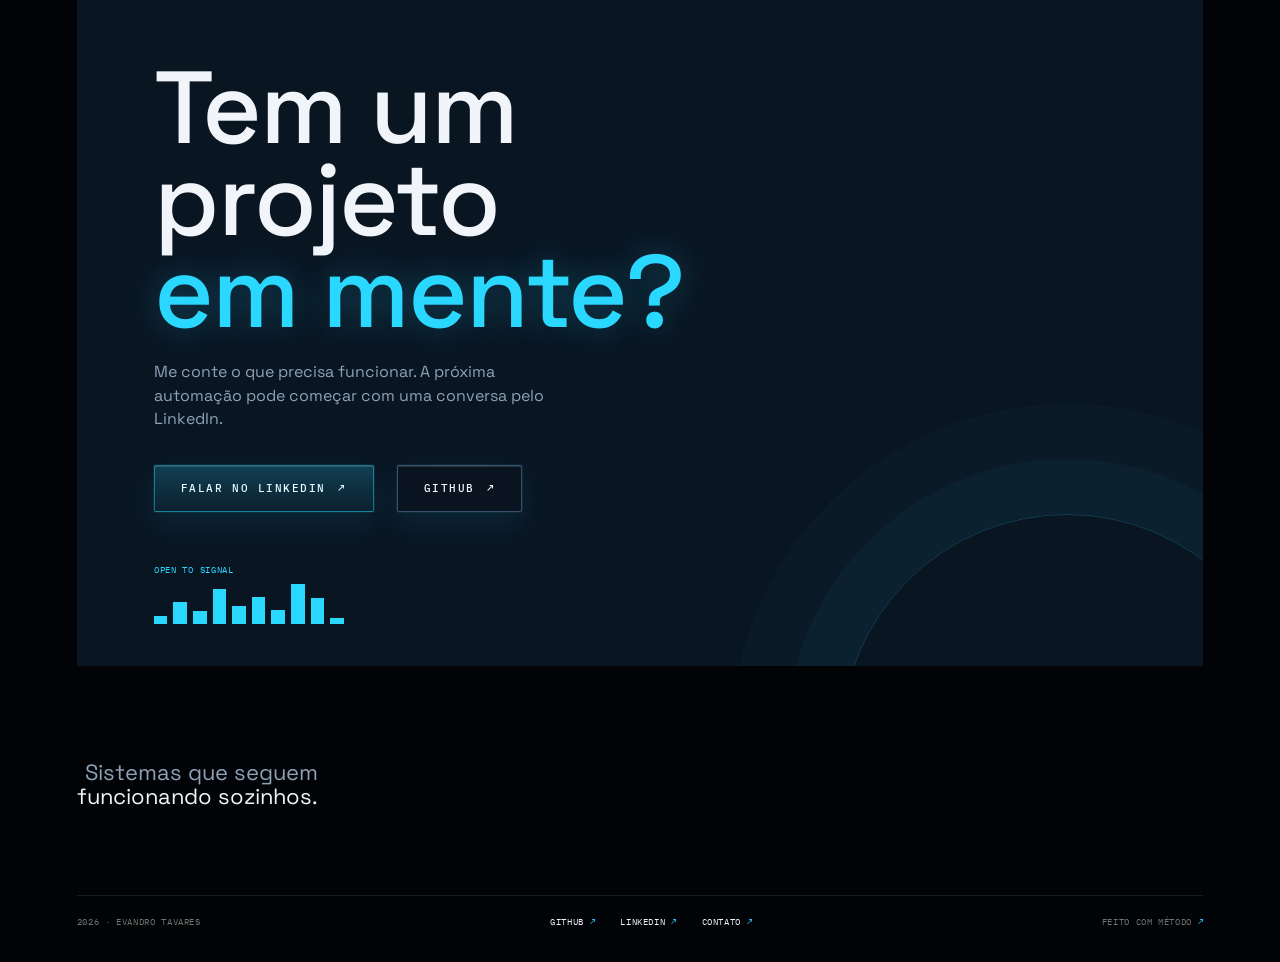
==== commit 4059b9c3: "share: fallback no erro e og secure_url" ====
--- a/index.html
+++ b/index.html
@@ -11,6 +11,7 @@
     <meta property="og:url" content="https://portfolio.programer.site/" />
     <meta property="og:image" content="https://portfolio.programer.site/assets/og-card.jpg" />
     <meta property="og:image:type" content="image/jpeg" />
+    <meta property="og:image:secure_url" content="https://portfolio.programer.site/assets/og-card.jpg" />
     <meta property="og:image:width" content="1200" />
     <meta property="og:image:height" content="630" />
     <meta property="og:image:alt" content="Evandro Tavares - Full Stack e IA" />
@@ -287,6 +288,6 @@
         <p class="share-toast-inline" id="share-feedback" aria-live="polite"></p>
       </div>
     </div>
-    <script src="script.js?v=12"></script>
+    <script src="script.js?v=13"></script>
   </body>
 </html>
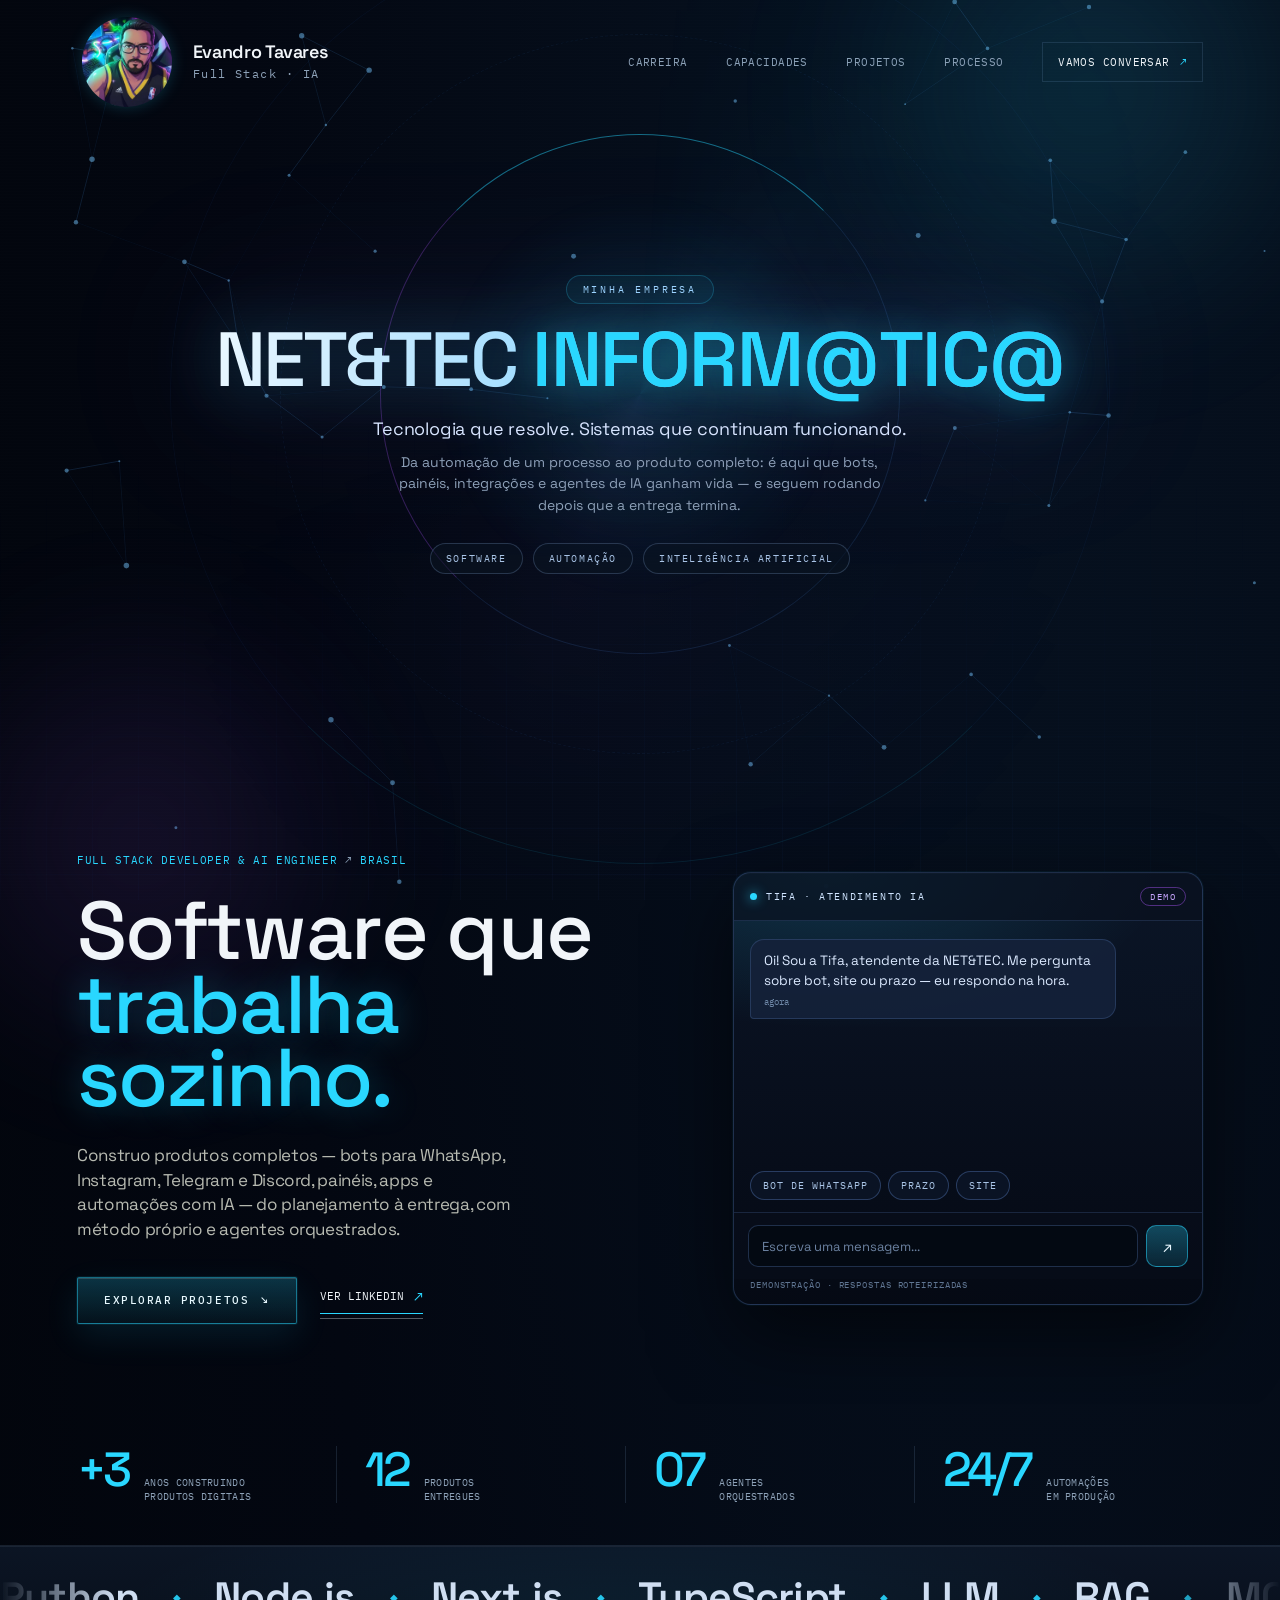
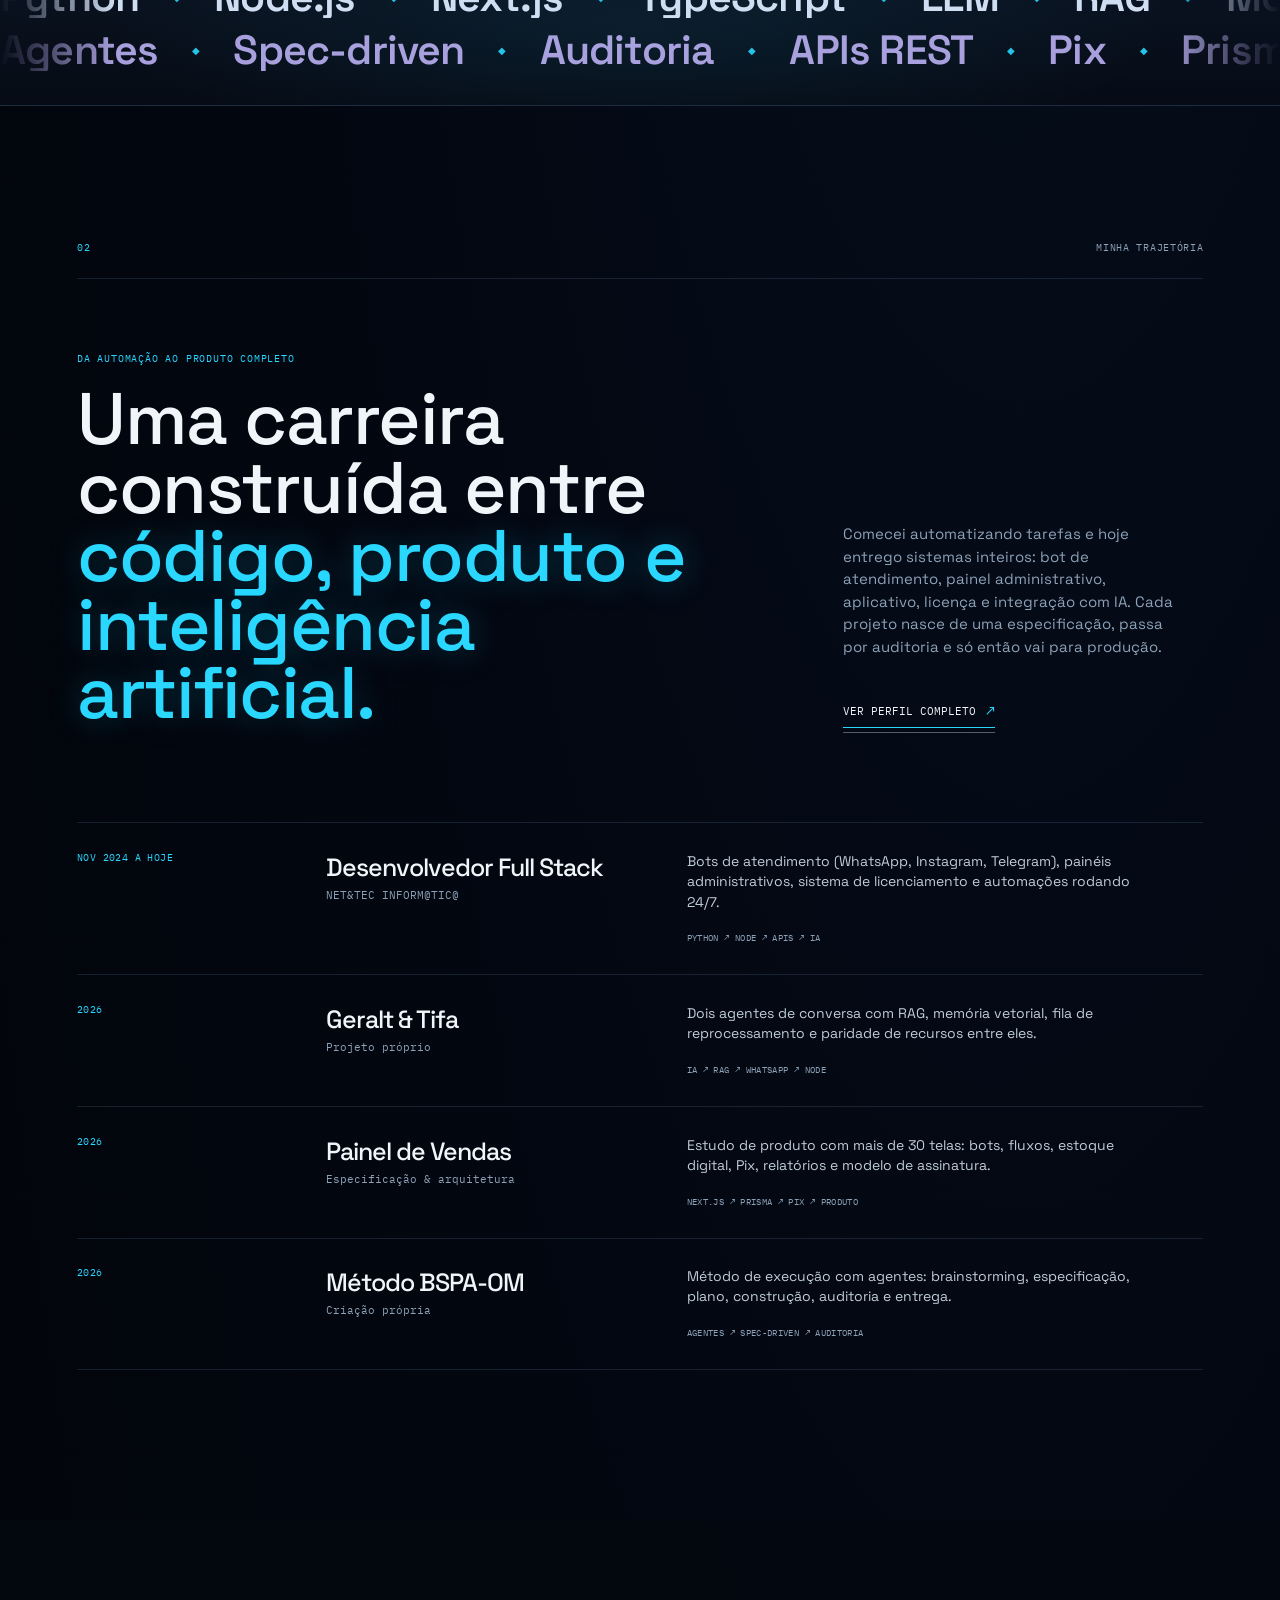
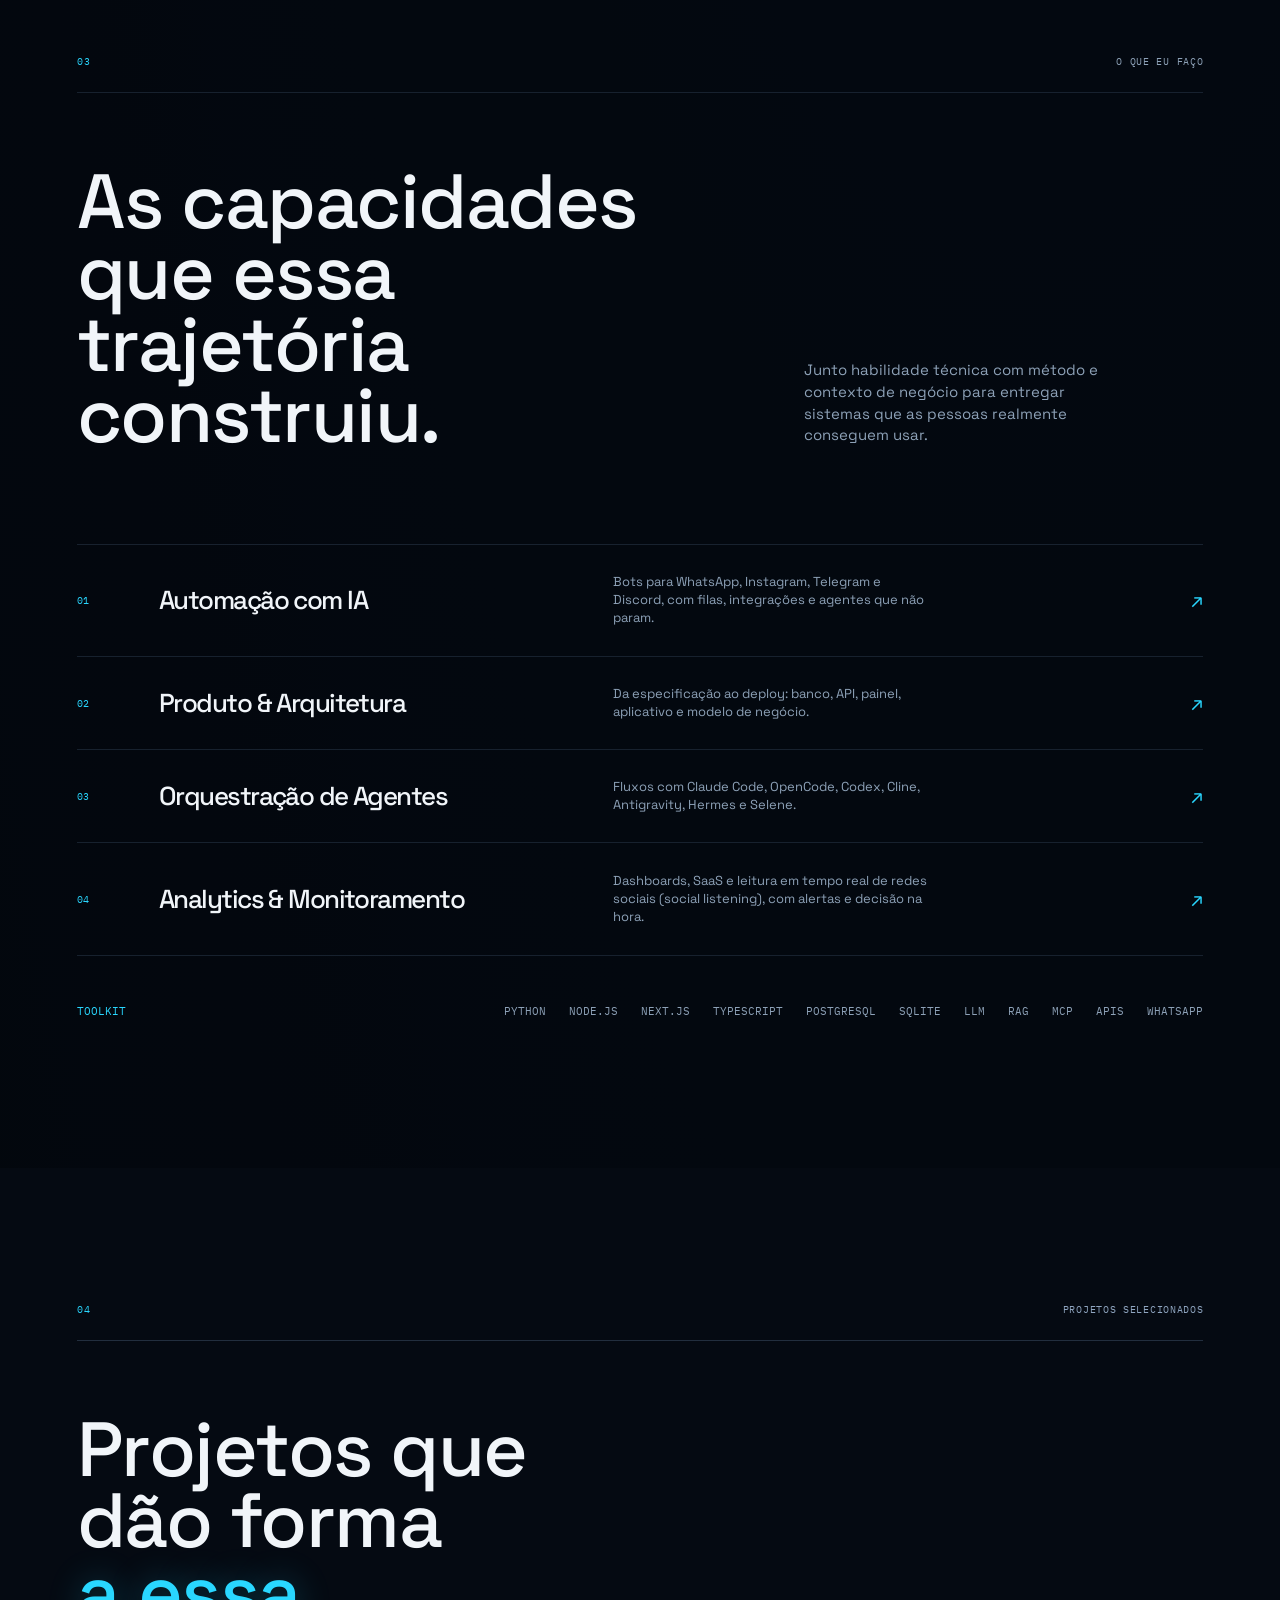
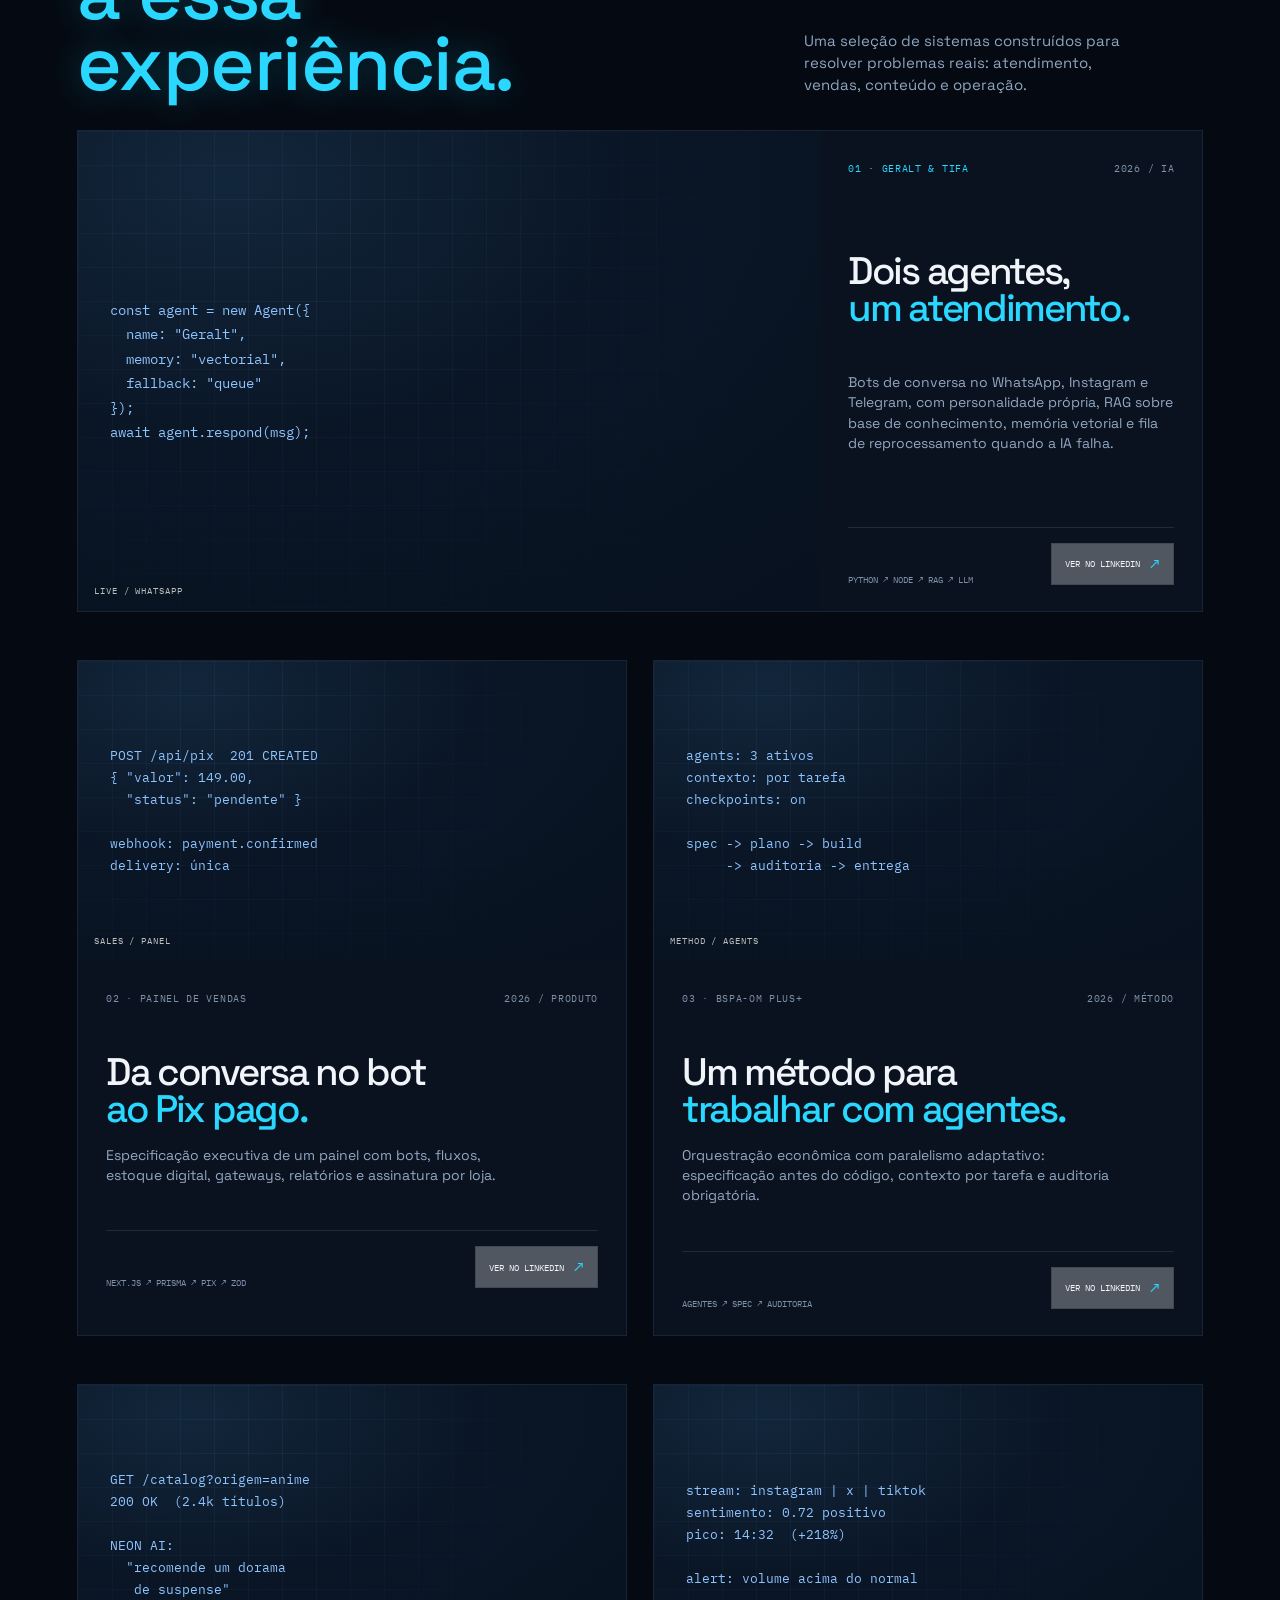
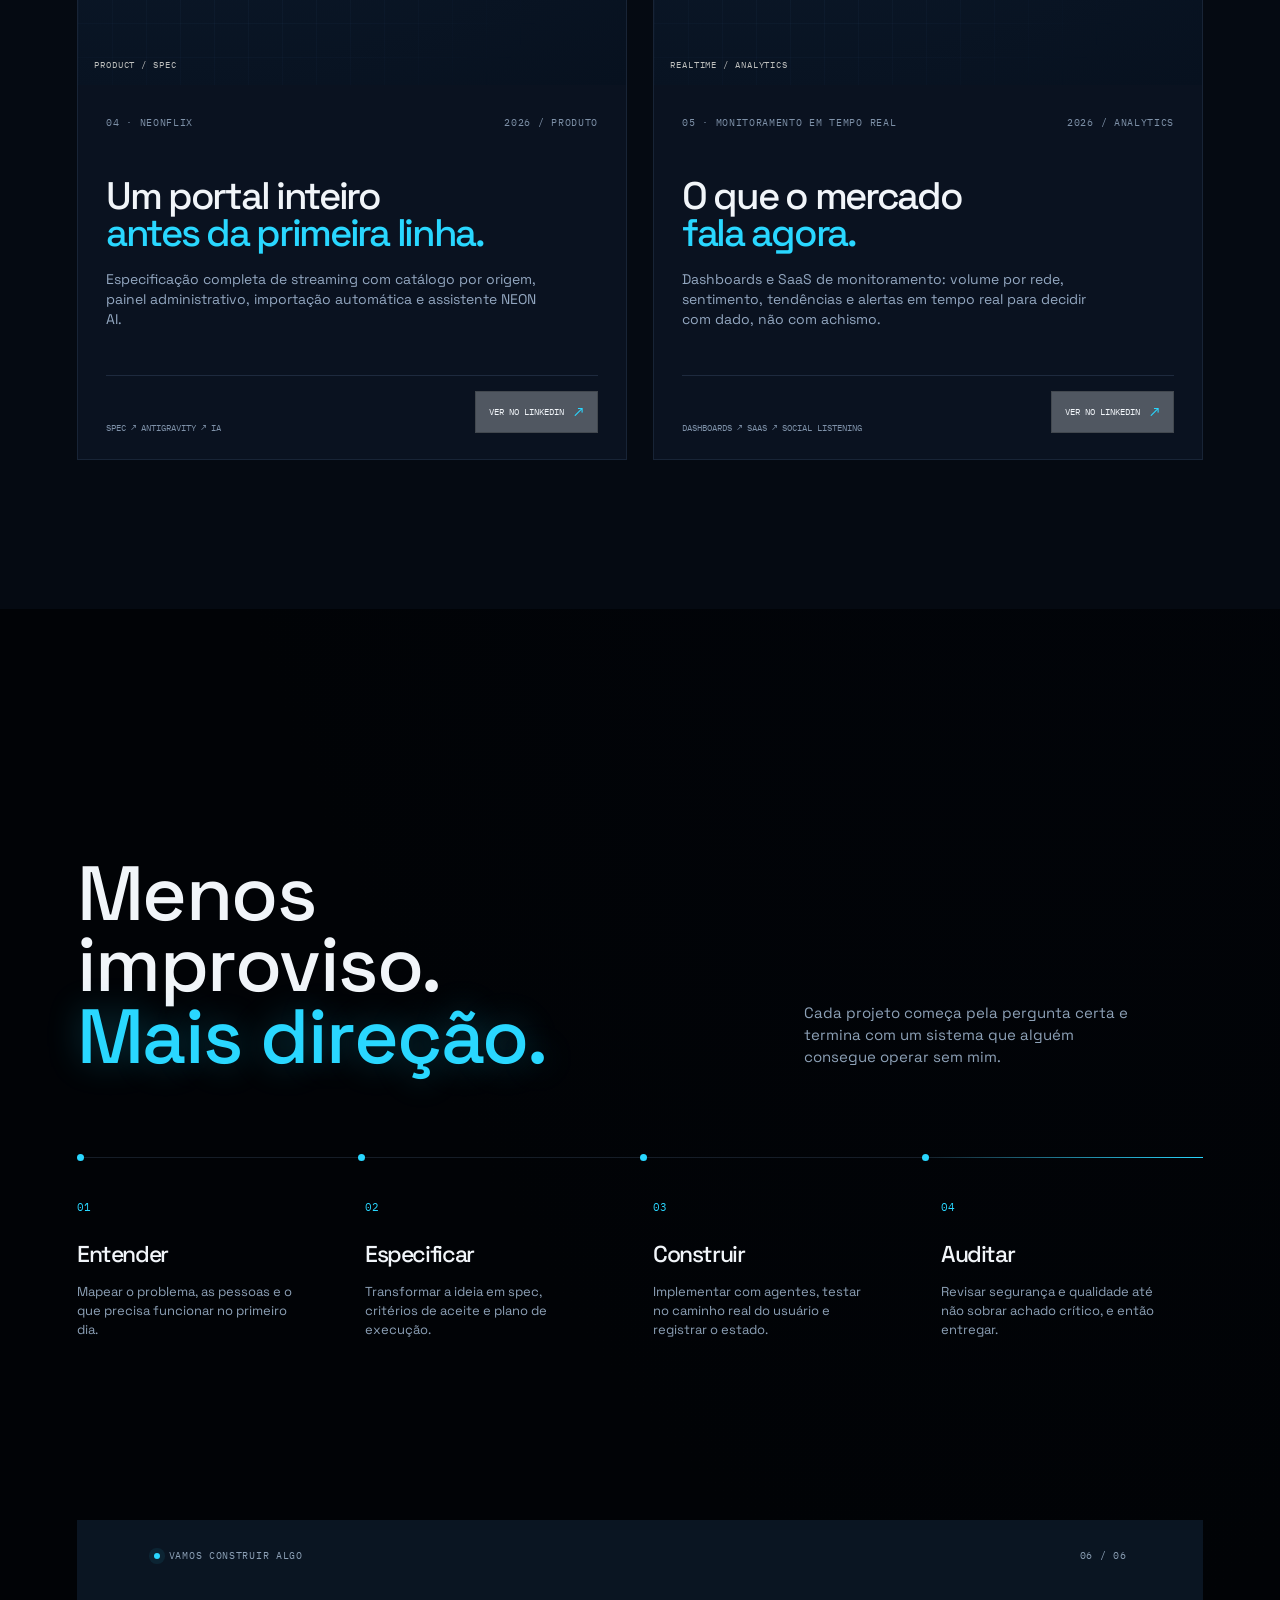
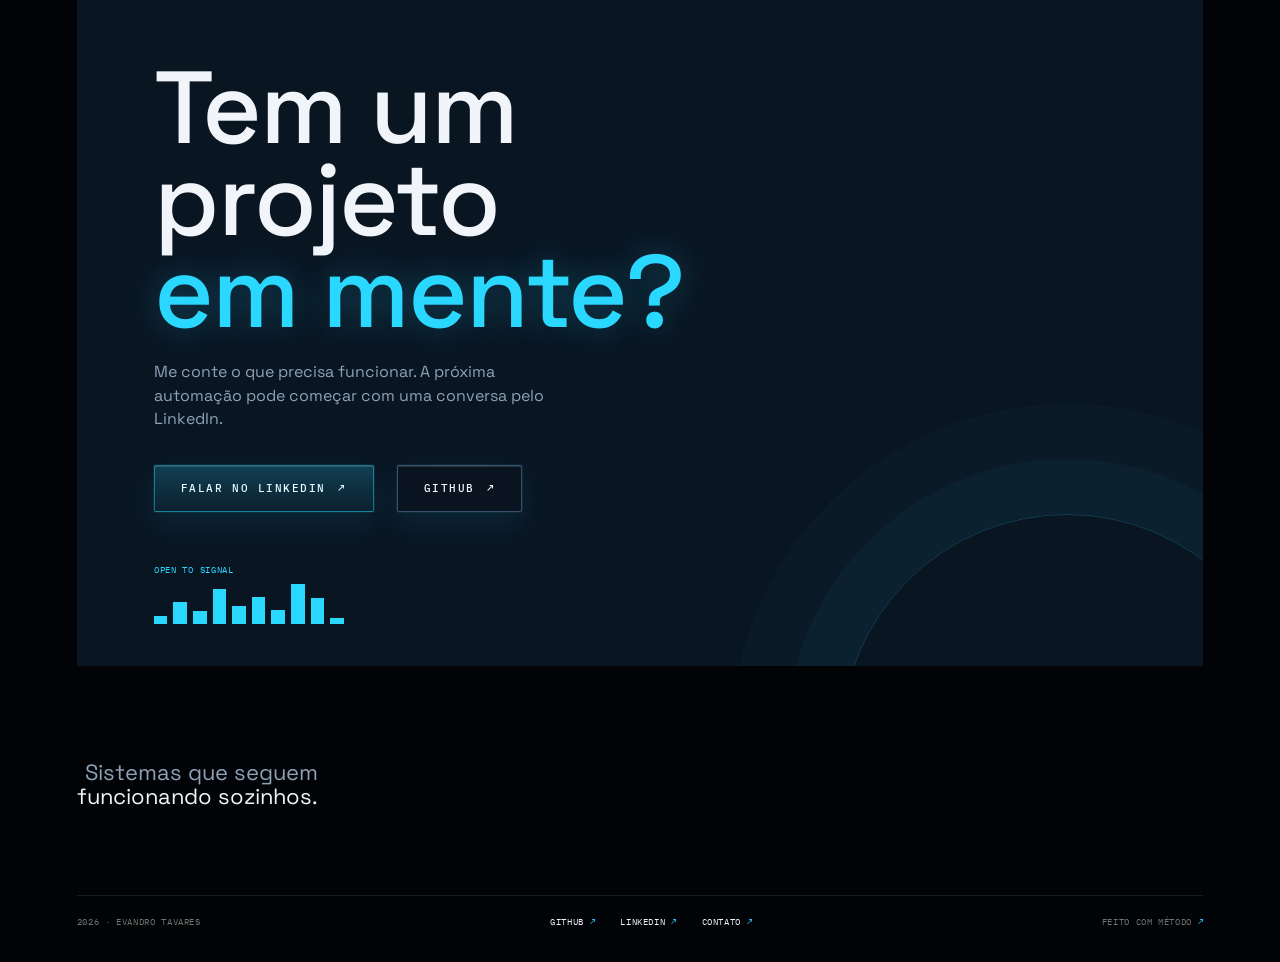
==== commit 706fc56d: "compartilha somente a URL para gerar o card" ====
--- a/index.html
+++ b/index.html
@@ -288,6 +288,6 @@
         <p class="share-toast-inline" id="share-feedback" aria-live="polite"></p>
       </div>
     </div>
-    <script src="script.js?v=13"></script>
+    <script src="script.js?v=14"></script>
   </body>
 </html>
